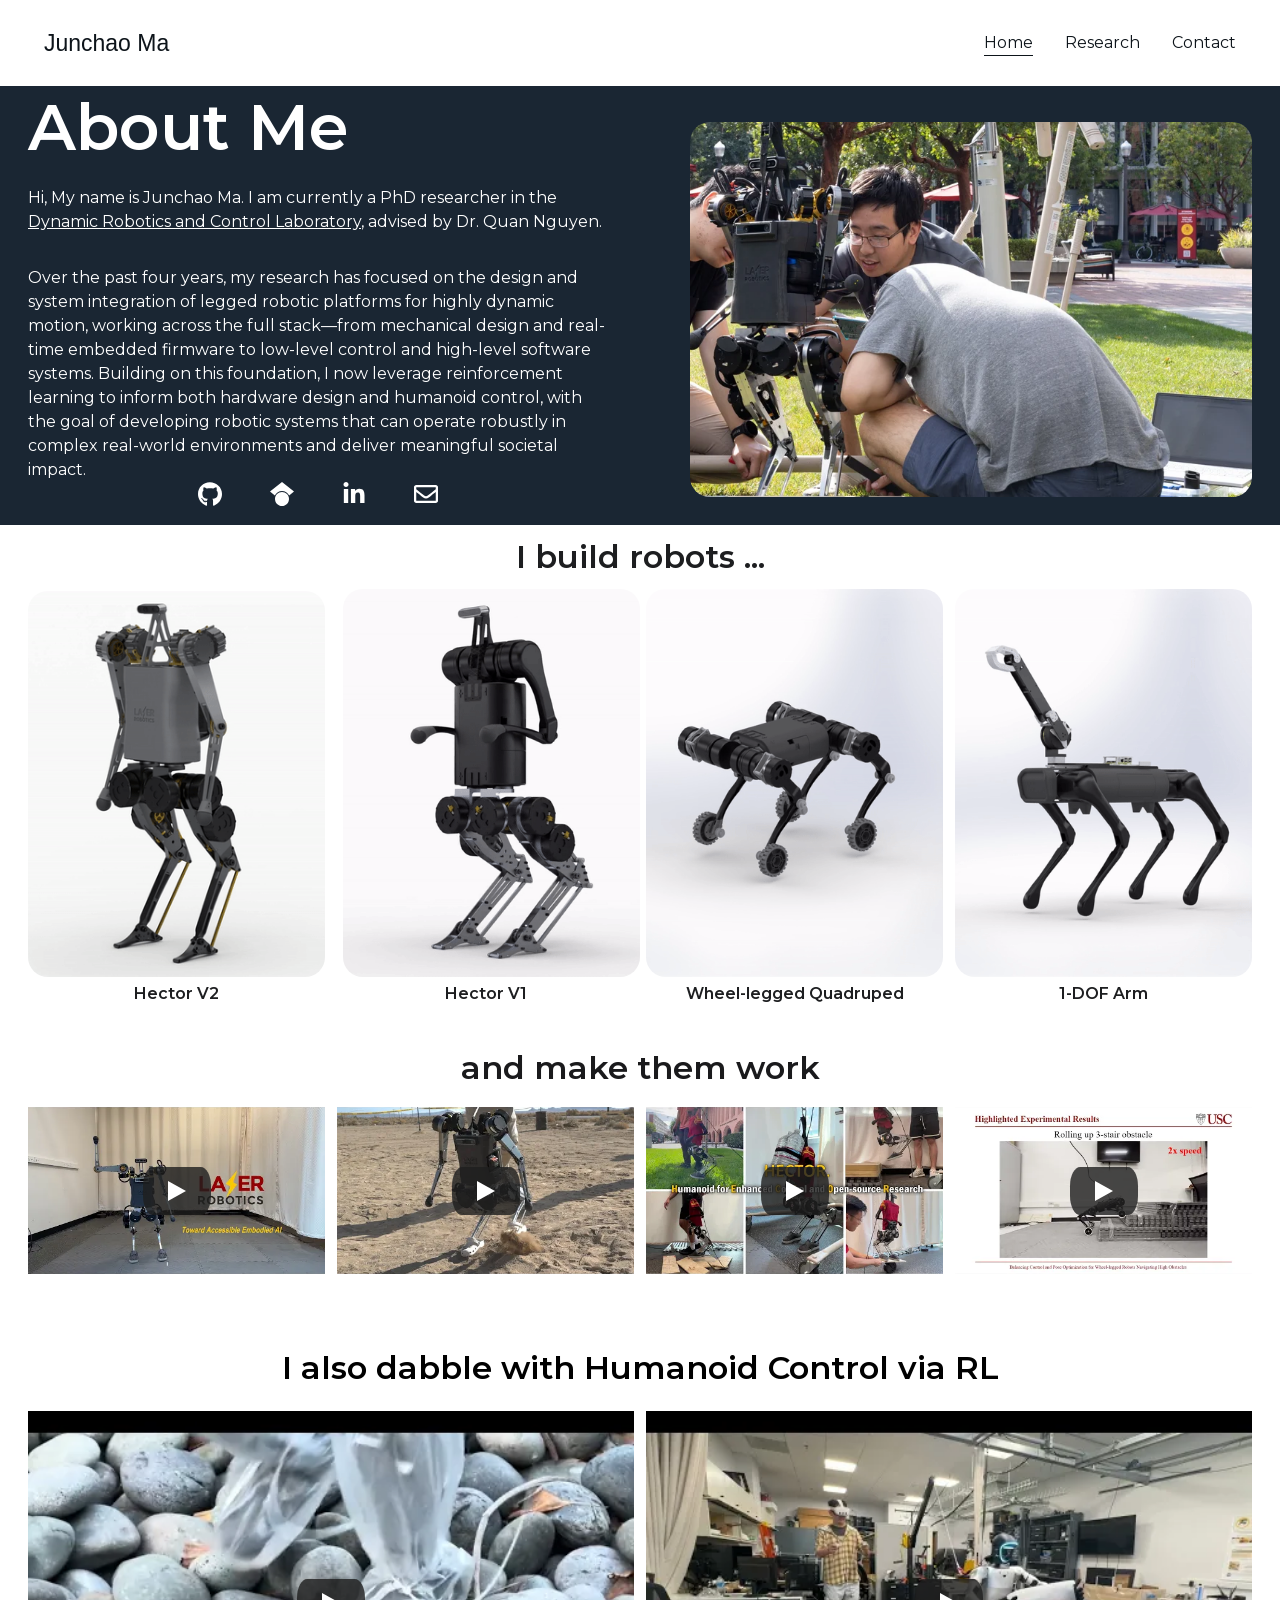
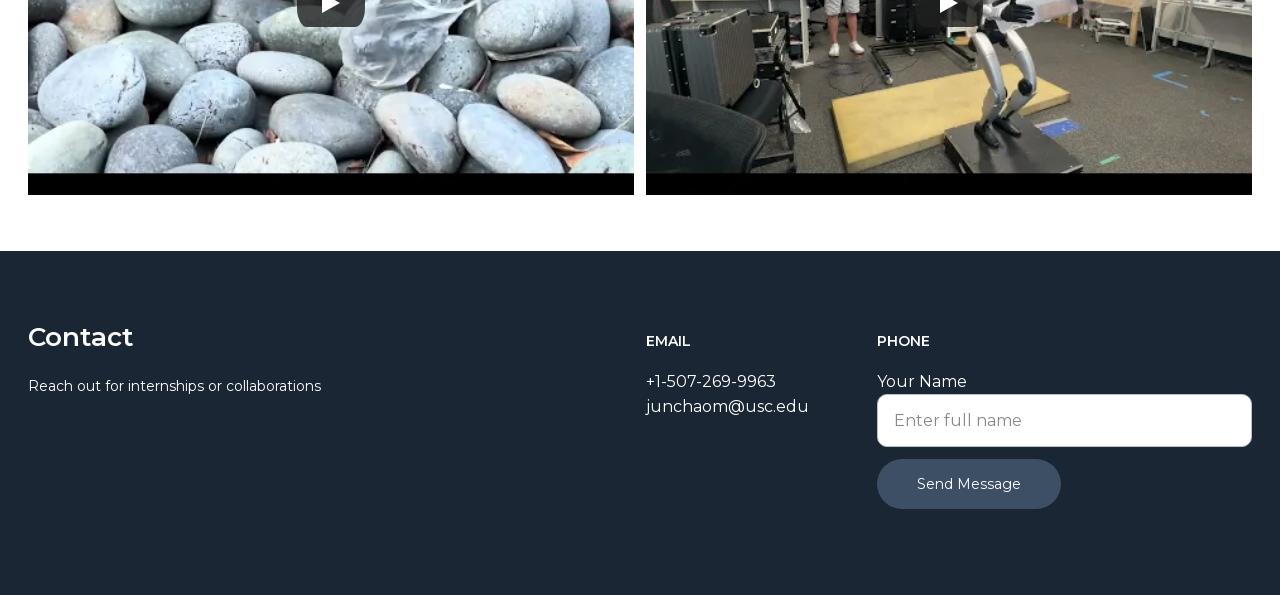
==== index.html @ bfce46f6 "Migrate site from Hostinger to GitHub Pages Static copy of the Hostinger Website Builder site with a" ====
<!DOCTYPE html><html lang="en"> <head><meta charset="utf-8"><meta name="viewport" content="width=device-width, initial-scale=1.0"><meta name="generator" content="Hostinger Website Builder"><script type="application/ld+json">{"@context":"https://schema.org/","name":"Junchao Ma's Project Website","description":"Explore my portfolio website featuring a curated collection of projects I've worked on. Discover my creativity and skills in this showcase of my best work.","inLanguage":"en","keywords":["portfolio website","showcase project","creative portfolio"],"@type":"WebSite"}</script><!--[--><!----><!----><!----><!--[--><!--]--><link href="/assets/font-faces-25f776cf.css" rel="preload" as="style"><link href="/assets/font-faces-25f776cf.css" rel="stylesheet" referrerpolicy="no-referrer"><title>Junchao Ma&#39;s Project Website | Junchao Ma</title><meta name="description" content="Explore my portfolio website featuring a curated collection of projects I&#39;ve worked on. Discover my creativity and skills in this showcase of my best work."><link rel="icon" size="16x16" href="/assets/ai-logo-7mMOTPHLv2REmubo-73c96145.svg"><link rel="icon" size="32x32" href="/assets/ai-logo-7mMOTPHLv2REmubo-73c96145.svg"><link rel="icon" size="192x192" href="/assets/ai-logo-7mMOTPHLv2REmubo-73c96145.svg"><link rel="apple-touch-icon" href="/assets/ai-logo-7mMOTPHLv2REmubo-73c96145.svg"><meta content="Junchao Ma&#39;s Project Website | Junchao Ma" property="og:title"><meta name="twitter:title" content="Junchao Ma&#39;s Project Website | Junchao Ma"><meta content="website" property="og:type"><meta property="og:description" content="Explore my portfolio website featuring a curated collection of projects I&#39;ve worked on. Discover my creativity and skills in this showcase of my best work."><meta name="twitter:description" content="Explore my portfolio website featuring a curated collection of projects I&#39;ve worked on. Discover my creativity and skills in this showcase of my best work."><meta property="og:site_name" content="Junchao Ma"><meta name="keywords" content="portfolio website, showcase project, creative portfolio"><meta property="og:image"><meta name="twitter:image"><meta content="" property="og:image:alt"><meta content="" name="twitter:image:alt"><meta name="twitter:card" content="summary_large_image"><!----><!--]--><style></style><link rel="stylesheet" href="/assets/_slug_.DlMYHqcW-8985199a.css">
<style>:root{--color-meteorite-dark: #2f1c6a;--color-meteorite-dark-2: #1F1346;--color-meteorite: #8c85ff;--color-meteorite-light: #d5dfff;--color-primary-dark: #5025d1;--color-primary: #673de6;--color-primary-light: #ebe4ff;--color-primary-charts: #B39EF3;--color-danger-dark: #d63163;--color-danger: #fc5185;--color-danger-light: #ffe8ef;--color-danger-charts: #FEA8C2;--color-warning-dark: #fea419;--color-warning-dark-2: #9F6000;--color-warning-charts: #FFD28C;--color-warning: #ffcd35;--color-warning-light: #fff8e2;--color-success-dark: #008361;--color-success: #00b090;--color-success-light: #def4f0;--color-dark: #1d1e20;--color-gray-dark: #36344d;--color-gray: #727586;--color-gray-border: #dadce0;--color-gray-light: #f2f3f6;--color-light: #fff;--color-azure: #357df9;--color-azure-light: #e3ebf9;--color-azure-dark: #265ab2;--color-indigo: #6366F1;--color-neutral-200: #D8DAE0}.whats-app-bubble{position:fixed;z-index:19;display:flex;right:20px;bottom:24px;cursor:pointer;border-radius:100px;box-shadow:#00000026 0 4px 12px}#wtpQualitySign_fixedCSS,#wtpQualitySign_popupCSS{bottom:10px!important}#wtpQualitySign_fixedCSS{z-index:17!important}#wtpQualitySign_popupCSS{z-index:18!important}
</style></head> <body> <div> <style>astro-island,astro-slot,astro-static-slot{display:contents}</style> <!--[--><main style="--h1-font-size:64px;--h1-font-style:normal;--h1-font-family:var(--font-primary);--h1-font-weight:600;--h1-line-height:1.3;--h1-m-font-size:40px;--h1-letter-spacing:0;--h1-text-transform:none;--h1-text-decoration:none;--h2-font-size:56px;--h2-font-style:normal;--h2-font-family:var(--font-primary);--h2-font-weight:600;--h2-line-height:1.3;--h2-m-font-size:36px;--h2-letter-spacing:0;--h2-text-transform:none;--h2-text-decoration:none;--h3-font-size:48px;--h3-font-style:normal;--h3-font-family:var(--font-primary);--h3-font-weight:600;--h3-line-height:1.3;--h3-m-font-size:32px;--h3-letter-spacing:0;--h3-text-transform:none;--h3-text-decoration:none;--h4-font-size:40px;--h4-font-style:normal;--h4-font-family:var(--font-primary);--h4-font-weight:600;--h4-line-height:1.3;--h4-m-font-size:24px;--h4-letter-spacing:0;--h4-text-transform:none;--h4-text-decoration:none;--h5-font-size:26px;--h5-font-style:normal;--h5-font-family:var(--font-primary);--h5-font-weight:600;--h5-line-height:1.3;--h5-m-font-size:20px;--h5-letter-spacing:0;--h5-text-transform:none;--h5-text-decoration:none;--h6-font-size:18px;--h6-font-style:normal;--h6-font-family:var(--font-primary);--h6-font-weight:600;--h6-line-height:1.3;--h6-m-font-size:18px;--h6-letter-spacing:0;--h6-text-transform:none;--h6-text-decoration:none;--body-font-size:16px;--body-font-style:normal;--body-font-family:var(--font-secondary);--body-font-weight:400;--body-line-height:1.5;--body-m-font-size:16px;--body-letter-spacing:normal;--body-text-transform:none;--body-text-decoration:none;--font-primary:&#39;Montserrat&#39;, sans-serif;--font-secondary:&#39;Montserrat&#39;, sans-serif;--nav-link-color:#0d141a;--nav-link-font-size:16px;--nav-link-font-style:normal;--nav-link-color-hover:#0d141a;--nav-link-font-family:var(--font-secondary);--nav-link-font-weight:400;--nav-link-line-height:1.5;--nav-link-m-font-size:16px;--nav-link-letter-spacing:normal;--nav-link-text-transform:none;--nav-link-text-decoration:none;--body-large-font-size:18px;--body-large-font-style:normal;--body-large-font-family:var(--font-secondary);--body-large-font-weight:400;--body-large-line-height:1.5;--body-large-m-font-size:18px;--body-large-letter-spacing:normal;--body-large-text-transform:none;--body-large-text-decoration:none;--body-small-font-size:14px;--body-small-font-style:normal;--body-small-font-family:var(--font-secondary);--body-small-font-weight:500;--body-small-line-height:1.5;--body-small-m-font-size:14px;--body-small-letter-spacing:normal;--body-small-text-transform:uppercase;--body-small-text-decoration:none;--grid-button-primary-font-size:16px;--grid-button-primary-padding-x:40px;--grid-button-primary-padding-y:16px;--grid-button-primary-font-color:#ffffff;--grid-button-primary-font-style:normal;--grid-button-primary-border-null:;--grid-button-primary-font-family:var(--font-secondary);--grid-button-primary-font-weight:400;--grid-button-primary-line-height:normal;--grid-button-primary-m-font-size:16px;--grid-button-primary-m-padding-x:36px;--grid-button-primary-m-padding-y:14px;--grid-button-primary-box-shadow-x:0px;--grid-button-primary-box-shadow-y:0px;--grid-button-primary-border-radius:999px;--grid-button-primary-letter-spacing:normal;--grid-button-primary-text-transform:none;--grid-button-primary-box-shadow-blur:0px;--grid-button-primary-box-shadow-null:;--grid-button-primary-text-decoration:none;--grid-button-primary-background-color:rgb(0, 0, 0);--grid-button-primary-box-shadow-color:rgba(0, 0, 0, 0);--grid-button-primary-border-null-hover:;--grid-button-primary-box-shadow-spread:0px;--grid-button-primary-box-shadow-x-hover:0px;--grid-button-primary-box-shadow-y-hover:0px;--grid-button-primary-transition-duration:0.2s;--grid-button-primary-background-color-null:;--grid-button-primary-box-shadow-blur-hover:0px;--grid-button-primary-box-shadow-null-hover:;--grid-button-primary-background-color-hover:rgb(29, 30, 32);--grid-button-primary-box-shadow-color-hover:0px;--grid-button-primary-box-shadow-spread-hover:0px;--grid-button-primary-transition-timing-function:ease;--grid-button-primary-background-color-null-hover:;--grid-button-secondary-font-size:16px;--grid-button-secondary-padding-x:40px;--grid-button-secondary-padding-y:16px;--grid-button-secondary-font-color:rgb(0, 0, 0);--grid-button-secondary-font-style:normal;--grid-button-secondary-border-null:;--grid-button-secondary-font-family:var(--font-secondary);--grid-button-secondary-font-weight:400;--grid-button-secondary-line-height:normal;--grid-button-secondary-m-font-size:16px;--grid-button-secondary-m-padding-x:36px;--grid-button-secondary-m-padding-y:14px;--grid-button-secondary-box-shadow-x:0px;--grid-button-secondary-box-shadow-y:0px;--grid-button-secondary-border-radius:999px;--grid-button-secondary-letter-spacing:normal;--grid-button-secondary-text-transform:none;--grid-button-secondary-box-shadow-blur:0px;--grid-button-secondary-box-shadow-null:;--grid-button-secondary-text-decoration:none;--grid-button-secondary-background-color:white;--grid-button-secondary-box-shadow-color:rgba(0, 0, 0, 0);--grid-button-secondary-border-null-hover:;--grid-button-secondary-box-shadow-spread:0px;--grid-button-secondary-box-shadow-x-hover:0px;--grid-button-secondary-box-shadow-y-hover:0px;--grid-button-secondary-transition-duration:0.2s;--grid-button-secondary-background-color-null:;--grid-button-secondary-box-shadow-blur-hover:0px;--grid-button-secondary-box-shadow-null-hover:;--grid-button-secondary-background-color-hover:rgb(240, 240, 240);--grid-button-secondary-box-shadow-color-hover:0px;--grid-button-secondary-box-shadow-spread-hover:0px;--grid-button-secondary-transition-timing-function:ease;--grid-button-secondary-background-color-null-hover:;--615ce0cc:74px;" class="page"><div class="sticky-trigger"></div><!----><div class="top-blocks--sticky top-blocks"><!----><header class="block-header" style="--nav-link-font-weight:400;--nav-link-text-color:#0d141a;--nav-link-text-color-hover:#0d141a;--header-height-mobile:74px;--width:1240px;--padding-top:30px;--padding:30px 16px 30px 16px;--padding-right:16px;--padding-bottom:30px;--padding-left:16px;--m-padding-top:24px;--m-padding:24px 16px 24px 16px;--m-padding-right:16px;--m-padding-bottom:24px;--m-padding-left:16px;--logo-width:125.5068359375px;--cartIconSize:24px;--link-spacing:32px;--m-logo-width:125.5068359375px;--m-link-spacing:20px;--element-spacing:32px;--contrastBackgroundColor:rgb(224, 224, 224);--background-color:#ffffff;" backgroundcolorcontrast="rgb(224, 224, 224)" height="86" is-in-preview-mode="false" is-preview-mobile-view="false" data-v-4ede1395><div class="background" style="--background-color:#ffffff;" data-v-4ede1395></div><!--[--><div class="block-header-layout-desktop block-header-layout-desktop--desktop-1" style="--5c616aa5:min-content auto ;--2e94a9f4:0px;" data-v-c1535ecd><!--[--><a class="block-header-logo block-header__logo" href="/" data-v-4ede1395 style="--6f401cb2:125.5068359375px;--5ef47fbb:26px;--b298f7c8:24px;--b1fe0892:24;--6313685a:400;--66b767ed:125.5068359375px;--56669be0:26px;--00407601:24px;" data-v-2fe39434><div class="block-header-logo__image" role="img" aria-label="Junchao Ma logo" data-v-2fe39434><svg fill="#0d141a" viewBox="0 0 125.5068359375 26" height="100%" width="100%" xmlns="http://www.w3.org/2000/svg">
        <text font-size="23px" font-family="sans-serif" y="21" x="0">Junchao Ma</text>
    </svg></div></a><!--]--><!--[--><nav class="block-header__nav" data-v-4ede1395><ul class="block-header__nav-links" data-v-4ede1395><!--[--><li class="block-header-item" data-v-4ede1395 data-v-f7e431f3><label class="block-header-item__label" data-v-f7e431f3><!----><div class="item-content-wrapper item-content-wrapper--active block-header-item__item" aria-haspopup="false" data-v-f7e431f3 data-v-76d5a5f3><a class="item-content" target href="/" data-v-76d5a5f3>Home</a><!----></div><!----></label></li><li class="block-header-item" data-v-4ede1395 data-v-f7e431f3><label class="block-header-item__label" data-v-f7e431f3><!----><div class="item-content-wrapper block-header-item__item" aria-haspopup="false" data-v-f7e431f3 data-v-76d5a5f3><a class="item-content" target href="/research" data-v-76d5a5f3>Research</a><!----></div><!----></label></li><li class="block-header-item" data-v-4ede1395 data-v-f7e431f3><label class="block-header-item__label" data-v-f7e431f3><!----><div class="item-content-wrapper block-header-item__item" aria-haspopup="false" data-v-f7e431f3 data-v-76d5a5f3><a class="item-content" target href="/contact" data-v-76d5a5f3>Contact</a><!----></div><!----></label></li><!--]--></ul></nav><!--]--><!--[--><!--]--><!--[--><!--]--><!--[--><!--]--><!--[--><!--]--></div><div class="block-header-layout-mobile block-header-layout-mobile--mobile-1" style="--5c616aa5:min-content auto ;--2e94a9f4:0px;" data-v-c1535ecd><!--[--><a class="block-header-logo block-header__logo" href="/" data-v-4ede1395 style="--6f401cb2:125.5068359375px;--5ef47fbb:26px;--b298f7c8:24px;--b1fe0892:24;--6313685a:400;--66b767ed:125.5068359375px;--56669be0:26px;--00407601:24px;" data-v-2fe39434><div class="block-header-logo__image" role="img" aria-label="Junchao Ma logo" data-v-2fe39434><svg fill="#0d141a" viewBox="0 0 125.5068359375 26" height="100%" width="100%" xmlns="http://www.w3.org/2000/svg">
        <text font-size="23px" font-family="sans-serif" y="21" x="0">Junchao Ma</text>
    </svg></div></a><!--]--><!--[--><!--]--><!--[--><button type="button" class="burger block-header__hamburger-menu" title="Menu" data-v-4ede1395 style="--63017ab5:var(--nav-link-text-color);" data-v-43ca5418><span class="burger__bun" data-v-43ca5418></span><span class="burger__meat" data-v-43ca5418></span><span class="burger__bun" data-v-43ca5418></span></button><!--]--><div class="block-header-layout-mobile__dropdown--link-align-right block-header-layout-mobile__dropdown" data-v-c1535ecd><!--[--><nav class="block-header__nav" data-v-4ede1395><ul class="block-header__nav-links" data-v-4ede1395><!--[--><li class="block-header-item" data-v-4ede1395 data-v-f7e431f3><label class="block-header-item__label" data-v-f7e431f3><!----><div class="item-content-wrapper item-content-wrapper--active block-header-item__item" aria-haspopup="false" data-v-f7e431f3 data-v-76d5a5f3><a class="item-content" target href="/" data-v-76d5a5f3>Home</a><!----></div><!----></label></li><li class="block-header-item" data-v-4ede1395 data-v-f7e431f3><label class="block-header-item__label" data-v-f7e431f3><!----><div class="item-content-wrapper block-header-item__item" aria-haspopup="false" data-v-f7e431f3 data-v-76d5a5f3><a class="item-content" target href="/research" data-v-76d5a5f3>Research</a><!----></div><!----></label></li><li class="block-header-item" data-v-4ede1395 data-v-f7e431f3><label class="block-header-item__label" data-v-f7e431f3><!----><div class="item-content-wrapper block-header-item__item" aria-haspopup="false" data-v-f7e431f3 data-v-76d5a5f3><a class="item-content" target href="/contact" data-v-76d5a5f3>Contact</a><!----></div><!----></label></li><!--]--></ul></nav><!--]--><!--[--><!--]--><!--[--><!--]--><!--[--><!--]--></div></div><!--]--></header></div><div class="page__blocks"><!--[--><section id="ai-1TBsWY" class="block block--desktop-first-visible block--mobile-first-visible" style="--block-padding-top:16px;--block-padding:16px 0 16px 0;--block-padding-right:0;--block-padding-bottom:16px;--block-padding-left:0;--m-block-padding:16px;" data-v-653138eb><div class="block-background" data-v-653138eb style="--77dfd0b2:#1A2633;--26c569ba:85%;--235bb87c:85%;--3ed8cbdc:15%;--3d6e3478:center;--7c40ae61:calc(-20svh * 50 / 100);"><!----><!----><!----></div><div class="block-layout block-layout--layout" style="--m-grid-template-rows:30vw auto 4.444444444444445vw auto 18.055555555555557vw auto 2.5vw auto 13px;--t-grid-template-rows:minmax(108px, auto) minmax(52px, auto) minmax(16px, auto) minmax(375px, auto) minmax(65px, auto) minmax(488px, auto) minmax(9px, auto) minmax(24px, auto) 1fr;--small-desktop-grid-template-rows:2.9411764705882355vw auto 1.3888888888888888vw auto 1.2254901960784315vw auto 19px;--grid-template-rows:minmax(36px, auto) minmax(47px, auto) minmax(17px, auto) minmax(296px, auto) minmax(15px, auto) minmax(9px, auto) 1fr;--m-grid-template-columns:24.390243902439025% 51.21951219512195% 24.390243902439025%;--grid-template-columns:13.88888888888889% 19.607843137254903% 13.88888888888889% 6.699346405228758% 45.91503267973856%;--m-block-min-height:auto;--t-block-min-height:1150px;--small-desktop-block-min-height:auto;--block-min-height:439px;--1554837d:1224px;--b9abf102:360px;--6f5cc981:0 4.444444444444445vw;--220b0e45:0 16px;" data-v-653138eb><!--[--><!--[--><div class="layout-element layout-element--layout layout-element transition transition--slide" style="--text:left;--align:flex-start;--justify:flex-start;--m-element-margin:0 0 16px 0;--z-index:1;--grid-row:1/3;--grid-column:1/6;--m-grid-row:2/3;--m-grid-column:1/4;--bc1057f4:83px;--ff15b110:52px;" data-v-b6651962><!--[--><!----><!----><!----><!----><!----><div class="text-box layout-element__component layout-element__component--GridTextBox" id="ai-nAyzj7" data-v-b6651962 style="--40f4658a:break-spaces;--7ff731bd:break-spaces;"><h1 style="color: rgb(255, 255, 255);" dir="auto">About Me</h1></div><!----><!----><!----><!----><!----><!----><!----><!----><!----><!----><!----><!--[--><!--]--><!--]--></div><div class="layout-element layout-element--layout layout-element transition transition--slide" style="--text:left;--align:flex-start;--justify:flex-start;--m-element-margin:0 0 16px 0;--z-index:2;--grid-row:4/5;--grid-column:1/4;--m-grid-row:6/7;--m-grid-column:1/4;--bc1057f4:296px;--ff15b110:488px;" data-v-b6651962><!--[--><!----><!----><!----><!----><!----><div class="text-box layout-element__component layout-element__component--GridTextBox" id="ai-6t8o-h" data-v-b6651962 style="--40f4658a:break-spaces;--7ff731bd:break-spaces;"><p style="color: rgb(255, 255, 255);" class="body" dir="auto">Hi, My name is Junchao Ma. I am currently a PhD researcher in the <u><a style="text-decoration: none;" data-page-id="" href="https://sites.usc.edu/quann/" rel="nofollow" target="_blank">Dynamic Robotics and Control Laboratory</a></u>, advised by Dr. Quan Nguyen.</p><p style="color: rgb(255, 255, 255);" class="body" dir="auto">Over the past four years, my research has focused on the design and system integration of legged robotic platforms for highly dynamic motion, working across the full stack—from mechanical design and real-time embedded firmware to low-level control and high-level software systems. Building on this foundation, I now leverage reinforcement learning to inform both hardware design and humanoid control, with the goal of developing robotic systems that can operate robustly in complex real-world environments and deliver meaningful societal impact.</p></div><!----><!----><!----><!----><!----><!----><!----><!----><!----><!----><!----><!--[--><!--]--><!--]--></div><div class="layout-element layout-element--layout layout-element transition transition--slide" style="--align:;--justify:center;--icon-size:24px;--icon-color:#ffffff;--icon-spacing:space-between;--icon-direction:row;--icon-color-hover:#ffffff;--m-element-margin:0 0 16px 0;--space-between-icons:20px;--z-index:3;--grid-row:5/7;--grid-column:2/3;--m-grid-row:8/9;--m-grid-column:2/3;--bc1057f4:24px;--ff15b110:24px;" data-v-b6651962><!--[--><!----><!----><!----><!----><!----><!----><!----><div class="social-icons social-icons--row layout-element__component layout-element__component--GridSocialIcons" style="--m-icon-direction:row;--icon-padding-vertical:0;--icon-padding-horizontal:var(--space-between-icons);" id="ai-5G3u5o" data-v-b6651962 data-v-1af423fa><!--[--><a href="https://github.com/junchaoma423" target="_blank" rel="noopener" title="Go to Github page" class="social-icons__link" data-v-1af423fa><svg xmlns="http://www.w3.org/2000/svg" fill="none" viewBox="0 0 24 24" height="24" width="24">
<path fill="currentColor" d="M8.02742 19.1417C8.02742 19.2385 7.91613 19.3159 7.77581 19.3159C7.61613 19.3305 7.50484 19.253 7.50484 19.1417C7.50484 19.045 7.61613 18.9675 7.75645 18.9675C7.90161 18.953 8.02742 19.0304 8.02742 19.1417ZM6.52258 18.924C6.48871 19.0208 6.58548 19.1321 6.73065 19.1611C6.85645 19.2095 7.00161 19.1611 7.03064 19.0643C7.05968 18.9675 6.96774 18.8563 6.82258 18.8127C6.69677 18.7788 6.55645 18.8272 6.52258 18.924ZM8.66129 18.8417C8.52097 18.8756 8.42419 18.9675 8.43871 19.0788C8.45323 19.1756 8.57903 19.2385 8.72419 19.2046C8.86452 19.1708 8.96129 19.0788 8.94677 18.9821C8.93226 18.8901 8.80161 18.8272 8.66129 18.8417ZM11.8452 0.299805C5.13387 0.299805 0 5.39497 0 12.1063C0 17.4724 3.37742 22.0643 8.20161 23.6805C8.82097 23.7917 9.03871 23.4095 9.03871 23.095C9.03871 22.795 9.02419 21.1401 9.02419 20.124C9.02419 20.124 5.6371 20.8498 4.92581 18.6821C4.92581 18.6821 4.37419 17.274 3.58065 16.9111C3.58065 16.9111 2.47258 16.1514 3.65806 16.1659C3.65806 16.1659 4.8629 16.2627 5.52581 17.4143C6.58548 19.2821 8.36129 18.745 9.05323 18.4256C9.16452 17.6514 9.47903 17.1143 9.82742 16.795C7.12258 16.495 4.39355 16.103 4.39355 11.4482C4.39355 10.1175 4.76129 9.4498 5.53548 8.59819C5.40968 8.28368 4.99839 6.9869 5.66129 5.31271C6.67258 4.99819 9 6.61916 9 6.61916C9.96774 6.34819 11.0081 6.20787 12.0387 6.20787C13.0694 6.20787 14.1097 6.34819 15.0774 6.61916C15.0774 6.61916 17.4048 4.99335 18.4161 5.31271C19.079 6.99174 18.6677 8.28368 18.5419 8.59819C19.3161 9.45464 19.7903 10.1224 19.7903 11.4482C19.7903 16.1175 16.9403 16.4901 14.2355 16.795C14.6806 17.1772 15.0581 17.903 15.0581 19.0401C15.0581 20.6708 15.0435 22.6885 15.0435 23.0853C15.0435 23.3998 15.2661 23.7821 15.8806 23.6708C20.7194 22.0643 24 17.4724 24 12.1063C24 5.39497 18.5565 0.299805 11.8452 0.299805ZM4.70323 16.9885C4.64032 17.0369 4.65484 17.1482 4.7371 17.2401C4.81452 17.3175 4.92581 17.3514 4.98871 17.2885C5.05161 17.2401 5.0371 17.1288 4.95484 17.0369C4.87742 16.9595 4.76613 16.9256 4.70323 16.9885ZM4.18064 16.5966C4.14677 16.6595 4.19516 16.7369 4.29194 16.7853C4.36935 16.8337 4.46613 16.8192 4.5 16.7514C4.53387 16.6885 4.48548 16.6111 4.38871 16.5627C4.29194 16.5337 4.21452 16.5482 4.18064 16.5966ZM5.74839 18.3192C5.67097 18.3821 5.7 18.5272 5.81129 18.6192C5.92258 18.7304 6.0629 18.745 6.12581 18.6675C6.18871 18.6046 6.15968 18.4595 6.0629 18.3675C5.95645 18.2563 5.81129 18.2417 5.74839 18.3192ZM5.19677 17.6079C5.11935 17.6563 5.11935 17.7821 5.19677 17.8934C5.27419 18.0046 5.40484 18.053 5.46774 18.0046C5.54516 17.9417 5.54516 17.8159 5.46774 17.7046C5.4 17.5934 5.27419 17.545 5.19677 17.6079Z"></path>
</svg>
</a><a href="https://scholar.google.com/citations?user=i2IKBSIAAAAJ&amp;hl=en" target="_blank" rel="noopener" title="Go to Google-scholar page" class="social-icons__link" data-v-1af423fa><svg xmlns="http://www.w3.org/2000/svg" fill="none" viewBox="0 0 24 24" height="24" width="24">
<path fill="currentColor" d="M12 24C10.1435 24 8.36301 23.2625 7.05025 21.9497C5.7375 20.637 5 18.8565 5 17C5 15.1435 5.7375 13.363 7.05025 12.0503C8.36301 10.7375 10.1435 10 12 10C13.8565 10 15.637 10.7375 16.9497 12.0503C18.2625 13.363 19 15.1435 19 17C19 18.8565 18.2625 20.637 16.9497 21.9497C15.637 23.2625 13.8565 24 12 24ZM12 0L0 9.5L4.838 13.44C5.50046 12.1068 6.52176 10.985 7.78703 10.2006C9.05229 9.4162 10.5113 9.00042 12 9C13.4887 9.00042 14.9477 9.4162 16.213 10.2006C17.4782 10.985 18.4995 12.1068 19.162 13.44L24 9.5L12 0Z"></path>
</svg>
</a><a href="https://www.linkedin.com/in/junchao-ma-4aaa6b126" target="_blank" rel="noopener" title="Go to Linkedin-in page" class="social-icons__link" data-v-1af423fa><svg xmlns="http://www.w3.org/2000/svg" fill="none" viewBox="0 0 24 24" height="24" width="24">
<path fill="currentColor" d="M6.20156 21H1.84688V6.97969H6.20156V21ZM4.02187 5.06719C2.62969 5.06719 1.5 3.91406 1.5 2.52187C1.5 1.85303 1.7657 1.21158 2.23864 0.73864C2.71158 0.265697 3.35303 0 4.02187 0C4.69072 0 5.33217 0.265697 5.80511 0.73864C6.27805 1.21158 6.54375 1.85303 6.54375 2.52187C6.54375 3.91406 5.41406 5.06719 4.02187 5.06719ZM22.4953 21H18.15V14.175C18.15 12.5484 18.1172 10.4625 15.8859 10.4625C13.6219 10.4625 13.275 12.2297 13.275 14.0578V21H8.925V6.97969H13.1016V8.89219H13.1625C13.7438 7.79062 15.1641 6.62812 17.2828 6.62812C21.6891 6.62812 22.5 9.52969 22.5 13.2984V21H22.4953Z"></path>
</svg>
</a><a href="mailto:junchaom@usc.edu" target="_blank" rel="noopener" title="Go to Mail page" class="social-icons__link" data-v-1af423fa><svg xmlns="http://www.w3.org/2000/svg" width="24" height="24" viewBox="0 0 24 24" fill="none">
<path d="M21.75 3H2.25C1.00734 3 0 4.00734 0 5.25V18.75C0 19.9927 1.00734 21 2.25 21H21.75C22.9927 21 24 19.9927 24 18.75V5.25C24 4.00734 22.9927 3 21.75 3ZM21.75 5.25V7.16273C20.699 8.01862 19.0234 9.3495 15.4412 12.1545C14.6518 12.7754 13.0881 14.2672 12 14.2498C10.9121 14.2674 9.34786 12.7752 8.55877 12.1545C4.97719 9.34992 3.30117 8.01877 2.25 7.16273V5.25H21.75ZM2.25 18.75V10.0499C3.32409 10.9054 4.8473 12.1059 7.16897 13.9239C8.19352 14.7304 9.98775 16.5108 12 16.5C14.0024 16.5108 15.7739 14.7563 16.8306 13.9243C19.1522 12.1064 20.6759 10.9055 21.75 10.05V18.75H2.25Z" fill="currentColor"></path>
</svg></a><!--]--></div><!----><!----><!----><!----><!----><!----><!----><!----><!----><!--[--><!--]--><!--]--></div><div class="layout-element layout-element--layout layout-element transition transition--slide transition--root-hidden" style="--align:center;--justify:center;--m-element-margin:0 0 16px 0;--z-index:4;--grid-row:2/6;--grid-column:5/6;--m-grid-row:4/5;--m-grid-column:1/4;--bc1057f4:375px;--ff15b110:375px;" data-v-b6651962><!--[--><!----><!----><!----><!----><!----><!----><!----><!----><!----><div id="z5wCmK" class="image-wrapper image-wrapper--layout layout-element__component layout-element__component--GridImage" data-v-b6651962 style="--2cf45542:375px;--14cb8d00:375px;" data-v-1af1e999><div rel="nofollow" title style="--c8d5bd3a:20px;--58d4de0c:45.91503267973856vw;--1ad8eabb:30.637254901960784vw;--11904bb2:center 50%;--e4246282:20px;--a2f349e6:100%;--c3fd39f0:auto;" class="image image--grid image-wrapper--desktop" data-selector="data-image" data-animation-role="image" data-v-1af1e999 data-v-91603bbf><img alt src="/assets/hj9a6441-T9ctiAyLivV7XIdb-a24e33bf.webp" srcset="/assets/hj9a6441-T9ctiAyLivV7XIdb-0cf750a7.webp 328w,/assets/hj9a6441-T9ctiAyLivV7XIdb-a24e33bf.webp 656w,/assets/hj9a6441-T9ctiAyLivV7XIdb-5da9b0c4.webp 861w,/assets/hj9a6441-T9ctiAyLivV7XIdb-5da9b0c4.webp 984w,/assets/hj9a6441-T9ctiAyLivV7XIdb-a24e33bf.webp 562w,/assets/hj9a6441-T9ctiAyLivV7XIdb-bbea1605.webp 1124w" sizes="(min-width: 920px) 562px, 328px" height="375" width="562" loading="eager" class="image__image" data-v-91603bbf><!--[--><!--]--></div><div rel="nofollow" title style="--c8d5bd3a:20px;--58d4de0c:26.797385620915033vw;--1ad8eabb:30.637254901960784vw;--11904bb2:center 50%;--e4246282:20px;--a2f349e6:91.11111111111111vw;--c3fd39f0:104.16666666666667vw;" class="image image--grid image-wrapper--mobile" data-selector="data-image" data-animation-role="image" data-v-1af1e999 data-v-91603bbf><img alt src="/assets/hj9a6441-T9ctiAyLivV7XIdb-5840bfa3.webp" srcset="/assets/hj9a6441-T9ctiAyLivV7XIdb-7bde0f6f.webp 360w,/assets/hj9a6441-T9ctiAyLivV7XIdb-53119067.webp 720w,/assets/hj9a6441-T9ctiAyLivV7XIdb-408018f2.webp 945w,/assets/hj9a6441-T9ctiAyLivV7XIdb-3672cc2c.webp 1080w,/assets/hj9a6441-T9ctiAyLivV7XIdb-5840bfa3.webp 328w,/assets/hj9a6441-T9ctiAyLivV7XIdb-b2d62435.webp 656w" sizes="(min-width: 920px) 562px, 328px" height="375" width="328" loading="eager" class="image__image" data-v-91603bbf><!--[--><!--]--></div></div><!----><!----><!----><!----><!----><!----><!----><!--[--><!--]--><!--]--></div><!--]--><!--]--></div><!----><!----><!----><!----><!----><!----><!----></section><section id="zV29lH" class="block" style="--block-padding-top:16px;--block-padding:16px 0 16px 0;--block-padding-right:0;--block-padding-bottom:16px;--block-padding-left:0;--m-block-padding:16px;" data-v-653138eb><div class="block-background" data-v-653138eb style="--77dfd0b2:rgb(255, 255, 255);--26c569ba:50%;--235bb87c:0%;--3ed8cbdc:50%;--3d6e3478:center;--7c40ae61:calc(-20svh * 50 / 100);"><!----><!----><!----></div><div class="block-layout block-layout--layout" style="--m-grid-template-rows:4.444444444444445vw auto 3.3333333333333335vw auto 5.277777777777778vw auto 5.833333333333333vw auto 4.444444444444445vw auto 4.444444444444445vw auto 4.444444444444445vw auto 4.444444444444445vw auto 4.444444444444445vw auto 17px;--t-grid-template-rows:minmax(16px, auto) minmax(24px, auto) minmax(12px, auto) minmax(425px, auto) minmax(19px, auto) minmax(24px, auto) minmax(21px, auto) minmax(427px, auto) minmax(16px, auto) minmax(24px, auto) minmax(16px, auto) minmax(320px, auto) minmax(16px, auto) minmax(24px, auto) minmax(16px, auto) minmax(320px, auto) minmax(16px, auto) minmax(24px, auto) 1fr;--small-desktop-grid-template-rows:0.8986928104575164vw auto 0.8986928104575164vw 0.16339869281045752vw auto 0.4084967320261438vw auto 18px;--grid-template-rows:minmax(11px, auto) minmax(42px, auto) minmax(11px, auto) minmax(2px, auto) minmax(385px, auto) minmax(5px, auto) minmax(24px, auto) 1fr;--m-grid-template-columns:100%;--grid-template-columns:8.415032679738562% 15.849673202614378% 0.9803921568627451% 0.49019607843137253% 23.774509803921568% 0.49019607843137253% 0.49019607843137253% 24.264705882352942% 0.9803921568627451% 15.849673202614378% 8.415032679738562%;--m-block-min-height:auto;--t-block-min-height:1777px;--small-desktop-block-min-height:auto;--block-min-height:498px;--1554837d:1224px;--b9abf102:360px;--6f5cc981:0 4.444444444444445vw;--220b0e45:0 16px;" data-v-653138eb><!--[--><!--[--><div class="layout-element layout-element--layout layout-element transition transition--slide transition--root-hidden" style="--align:center;--justify:center;--m-element-margin:0 0 16px 0;--z-index:1;--grid-row:5/6;--grid-column:1/3;--m-grid-row:4/5;--m-grid-column:1/2;--bc1057f4:385px;--ff15b110:425px;" data-v-b6651962><!--[--><!----><!----><!----><!----><!----><!----><!----><!----><!----><div id="z2FgJ-" class="image-wrapper image-wrapper--layout layout-element__component layout-element__component--GridImage" data-v-b6651962 style="--2cf45542:385px;--14cb8d00:425px;" data-v-1af1e999><a href="/hector-v2" rel="nofollow" title style="--c8d5bd3a:20px;--58d4de0c:24.264705882352942vw;--1ad8eabb:31.454248366013072vw;--11904bb2:center 50%;--e4246282:20px;--a2f349e6:100%;--c3fd39f0:auto;" class="image image--grid image--link image-wrapper--desktop" data-selector="data-image" data-animation-role="image" data-v-1af1e999 data-v-91603bbf><img alt src="/assets/v2-ezgif.com-video-to-gif-converter-gXFFjmWUNJDM5ud2-d258df6e.gif" srcset="/assets/v2-ezgif.com-video-to-gif-converter-gXFFjmWUNJDM5ud2-d258df6e.gif 328w,/assets/v2-ezgif.com-video-to-gif-converter-gXFFjmWUNJDM5ud2-d258df6e.gif 656w,/assets/v2-ezgif.com-video-to-gif-converter-gXFFjmWUNJDM5ud2-d258df6e.gif 861w,/assets/v2-ezgif.com-video-to-gif-converter-gXFFjmWUNJDM5ud2-d258df6e.gif 984w,/assets/v2-ezgif.com-video-to-gif-converter-gXFFjmWUNJDM5ud2-d258df6e.gif 297w,/assets/v2-ezgif.com-video-to-gif-converter-gXFFjmWUNJDM5ud2-d258df6e.gif 594w" sizes="(min-width: 920px) 297px, 328px" height="385" width="297" loading="lazy" class="image__image" data-v-91603bbf><!--[--><!--]--></a><a href="/hector-v2" rel="nofollow" title style="--c8d5bd3a:20px;--58d4de0c:26.797385620915033vw;--1ad8eabb:34.72222222222222vw;--11904bb2:center 50%;--e4246282:20px;--a2f349e6:91.11111111111111vw;--c3fd39f0:118.05555555555556vw;" class="image image--grid image--link image-wrapper--mobile" data-selector="data-image" data-animation-role="image" data-v-1af1e999 data-v-91603bbf><img alt src="/assets/v2-ezgif.com-video-to-gif-converter-gXFFjmWUNJDM5ud2-d258df6e.gif" srcset="/assets/v2-ezgif.com-video-to-gif-converter-gXFFjmWUNJDM5ud2-d258df6e.gif 360w,/assets/v2-ezgif.com-video-to-gif-converter-gXFFjmWUNJDM5ud2-d258df6e.gif 720w,/assets/v2-ezgif.com-video-to-gif-converter-gXFFjmWUNJDM5ud2-d258df6e.gif 945w,/assets/v2-ezgif.com-video-to-gif-converter-gXFFjmWUNJDM5ud2-d258df6e.gif 1080w,/assets/v2-ezgif.com-video-to-gif-converter-gXFFjmWUNJDM5ud2-d258df6e.gif 328w,/assets/v2-ezgif.com-video-to-gif-converter-gXFFjmWUNJDM5ud2-d258df6e.gif 656w" sizes="(min-width: 920px) 297px, 328px" height="425" width="328" loading="lazy" class="image__image" data-v-91603bbf><!--[--><!--]--></a></div><!----><!----><!----><!----><!----><!----><!----><!--[--><!--]--><!--]--></div><div class="layout-element layout-element--layout layout-element transition transition--slide transition--root-hidden" style="--align:center;--justify:center;--m-element-margin:0 0 16px 0;--z-index:2;--grid-row:4/6;--grid-column:5/7;--m-grid-row:8/9;--m-grid-column:1/2;--bc1057f4:387px;--ff15b110:427px;" data-v-b6651962><!--[--><!----><!----><!----><!----><!----><!----><!----><!----><!----><div id="zjQDu3" class="image-wrapper image-wrapper--layout layout-element__component layout-element__component--GridImage" data-v-b6651962 style="--2cf45542:387px;--14cb8d00:427px;" data-v-1af1e999><a href="/hector-v1" rel="nofollow" title style="--c8d5bd3a:20px;--58d4de0c:24.264705882352942vw;--1ad8eabb:31.61764705882353vw;--11904bb2:center 50%;--e4246282:20px;--a2f349e6:100%;--c3fd39f0:auto;" class="image image--grid image--link image-wrapper--desktop" data-selector="data-image" data-animation-role="image" data-v-1af1e999 data-v-91603bbf><img alt src="/assets/turntable-1-ezgif-00ec3331.webp" srcset="/assets/turntable-1-ezgif-00ec3331.webp 328w,/assets/turntable-1-ezgif-00ec3331.webp 656w,/assets/turntable-1-ezgif-00ec3331.webp 861w,/assets/turntable-1-ezgif-00ec3331.webp 984w,/assets/turntable-1-ezgif-00ec3331.webp 297w,/assets/turntable-1-ezgif-00ec3331.webp 594w" sizes="(min-width: 920px) 297px, 328px" height="387" width="297" loading="lazy" class="image__image" data-v-91603bbf><!--[--><!--]--></a><a href="/hector-v1" rel="nofollow" title style="--c8d5bd3a:20px;--58d4de0c:26.797385620915033vw;--1ad8eabb:34.88562091503268vw;--11904bb2:center 50%;--e4246282:20px;--a2f349e6:91.11111111111111vw;--c3fd39f0:118.61111111111111vw;" class="image image--grid image--link image-wrapper--mobile" data-selector="data-image" data-animation-role="image" data-v-1af1e999 data-v-91603bbf><img alt src="/assets/turntable-1-ezgif-00ec3331.webp" srcset="/assets/turntable-1-ezgif-00ec3331.webp 360w,/assets/turntable-1-ezgif-00ec3331.webp 720w,/assets/turntable-1-ezgif-00ec3331.webp 945w,/assets/turntable-1-ezgif-00ec3331.webp 1080w,/assets/turntable-1-ezgif-00ec3331.webp 328w,/assets/turntable-1-ezgif-00ec3331.webp 656w" sizes="(min-width: 920px) 297px, 328px" height="427" width="328" loading="lazy" class="image__image" data-v-91603bbf><!--[--><!--]--></a></div><!----><!----><!----><!----><!----><!----><!----><!--[--><!--]--><!--]--></div><div class="layout-element layout-element--layout layout-element transition transition--slide" style="--text:center;--align:flex-start;--justify:flex-start;--m-element-margin:0 0 16px 0;--z-index:3;--grid-row:2/3;--grid-column:2/11;--m-grid-row:2/3;--m-grid-column:1/2;--bc1057f4:42px;--ff15b110:24px;" data-v-b6651962><!--[--><!----><!----><!----><!----><!----><div class="text-box layout-element__component layout-element__component--GridTextBox" id="zX7gmX" data-v-b6651962 style="--40f4658a:break-spaces;--7ff731bd:break-spaces;"><p style="--lineHeightDesktop: 1.3; --fontSizeDesktop: 32px;" class="body" dir="auto"><span style="font-weight: 700;"><strong>I build robots ...</strong></span></p></div><!----><!----><!----><!----><!----><!----><!----><!----><!----><!----><!----><!--[--><!--]--><!--]--></div><div class="layout-element layout-element--layout layout-element transition transition--slide transition--root-hidden" style="--align:center;--justify:center;--m-element-margin:0 0 16px 0;--z-index:4;--grid-row:4/6;--grid-column:8/9;--m-grid-row:12/13;--m-grid-column:1/2;--bc1057f4:387px;--ff15b110:320px;" data-v-b6651962><!--[--><!----><!----><!----><!----><!----><!----><!----><!----><!----><div id="zI2CDr" class="image-wrapper image-wrapper--layout layout-element__component layout-element__component--GridImage" data-v-b6651962 style="--2cf45542:387px;--14cb8d00:320px;" data-v-1af1e999><a href="/wheel-legged-quadruped" rel="nofollow" title style="--c8d5bd3a:20px;--58d4de0c:24.264705882352942vw;--1ad8eabb:31.61764705882353vw;--11904bb2:center 50%;--e4246282:20px;--a2f349e6:100%;--c3fd39f0:auto;" class="image image--grid image--link image-wrapper--desktop" data-selector="data-image" data-animation-role="image" data-v-1af1e999 data-v-91603bbf><img alt src="/assets/untitledproject17_motionstudy2-ezgif-a430ea0a.gif" srcset="/assets/untitledproject17_motionstudy2-ezgif-a430ea0a.gif 328w,/assets/untitledproject17_motionstudy2-ezgif-a430ea0a.gif 656w,/assets/untitledproject17_motionstudy2-ezgif-a430ea0a.gif 861w,/assets/untitledproject17_motionstudy2-ezgif-a430ea0a.gif 984w,/assets/untitledproject17_motionstudy2-ezgif-a430ea0a.gif 297w,/assets/untitledproject17_motionstudy2-ezgif-a430ea0a.gif 594w" sizes="(min-width: 920px) 297px, 328px" height="387" width="297" loading="lazy" class="image__image" data-v-91603bbf><!--[--><!--]--></a><a href="/wheel-legged-quadruped" rel="nofollow" title style="--c8d5bd3a:20px;--58d4de0c:26.797385620915033vw;--1ad8eabb:26.143790849673202vw;--11904bb2:center 50%;--e4246282:20px;--a2f349e6:91.11111111111111vw;--c3fd39f0:88.88888888888889vw;" class="image image--grid image--link image-wrapper--mobile" data-selector="data-image" data-animation-role="image" data-v-1af1e999 data-v-91603bbf><img alt src="/assets/untitledproject17_motionstudy2-ezgif-a430ea0a.gif" srcset="/assets/untitledproject17_motionstudy2-ezgif-a430ea0a.gif 360w,/assets/untitledproject17_motionstudy2-ezgif-a430ea0a.gif 720w,/assets/untitledproject17_motionstudy2-ezgif-a430ea0a.gif 945w,/assets/untitledproject17_motionstudy2-ezgif-a430ea0a.gif 1080w,/assets/untitledproject17_motionstudy2-ezgif-a430ea0a.gif 328w,/assets/untitledproject17_motionstudy2-ezgif-a430ea0a.gif 656w" sizes="(min-width: 920px) 297px, 328px" height="320" width="328" loading="lazy" class="image__image" data-v-91603bbf><!--[--><!--]--></a></div><!----><!----><!----><!----><!----><!----><!----><!--[--><!--]--><!--]--></div><div class="layout-element layout-element--layout layout-element transition transition--slide transition--root-hidden" style="--align:center;--justify:center;--m-element-margin:0 0 16px 0;--z-index:5;--grid-row:4/6;--grid-column:10/12;--m-grid-row:16/17;--m-grid-column:1/2;--bc1057f4:387px;--ff15b110:320px;" data-v-b6651962><!--[--><!----><!----><!----><!----><!----><!----><!----><!----><!----><div id="zrvQvO" class="image-wrapper image-wrapper--layout layout-element__component layout-element__component--GridImage" data-v-b6651962 style="--2cf45542:387px;--14cb8d00:320px;" data-v-1af1e999><a href="/1-dof-robotic-arm" rel="nofollow" title style="--c8d5bd3a:20px;--58d4de0c:24.264705882352942vw;--1ad8eabb:31.61764705882353vw;--11904bb2:center 50%;--e4246282:20px;--a2f349e6:100%;--c3fd39f0:auto;" class="image image--grid image--link image-wrapper--desktop" data-selector="data-image" data-animation-role="image" data-v-1af1e999 data-v-91603bbf><img alt src="/assets/untitledproject18_motionstudy-ezgif-37b7af08.gif" srcset="/assets/untitledproject18_motionstudy-ezgif-37b7af08.gif 328w,/assets/untitledproject18_motionstudy-ezgif-37b7af08.gif 656w,/assets/untitledproject18_motionstudy-ezgif-37b7af08.gif 861w,/assets/untitledproject18_motionstudy-ezgif-37b7af08.gif 984w,/assets/untitledproject18_motionstudy-ezgif-37b7af08.gif 297w,/assets/untitledproject18_motionstudy-ezgif-37b7af08.gif 594w" sizes="(min-width: 920px) 297px, 328px" height="387" width="297" loading="lazy" class="image__image" data-v-91603bbf><!--[--><!--]--></a><a href="/1-dof-robotic-arm" rel="nofollow" title style="--c8d5bd3a:20px;--58d4de0c:26.797385620915033vw;--1ad8eabb:26.143790849673202vw;--11904bb2:center 50%;--e4246282:20px;--a2f349e6:91.11111111111111vw;--c3fd39f0:88.88888888888889vw;" class="image image--grid image--link image-wrapper--mobile" data-selector="data-image" data-animation-role="image" data-v-1af1e999 data-v-91603bbf><img alt src="/assets/untitledproject18_motionstudy-ezgif-37b7af08.gif" srcset="/assets/untitledproject18_motionstudy-ezgif-37b7af08.gif 360w,/assets/untitledproject18_motionstudy-ezgif-37b7af08.gif 720w,/assets/untitledproject18_motionstudy-ezgif-37b7af08.gif 945w,/assets/untitledproject18_motionstudy-ezgif-37b7af08.gif 1080w,/assets/untitledproject18_motionstudy-ezgif-37b7af08.gif 328w,/assets/untitledproject18_motionstudy-ezgif-37b7af08.gif 656w" sizes="(min-width: 920px) 297px, 328px" height="320" width="328" loading="lazy" class="image__image" data-v-91603bbf><!--[--><!--]--></a></div><!----><!----><!----><!----><!----><!----><!----><!--[--><!--]--><!--]--></div><div class="layout-element layout-element--layout layout-element transition transition--slide" style="--text:center;--align:flex-start;--justify:flex-start;--m-element-margin:0 0 16px 0;--z-index:6;--grid-row:7/8;--grid-column:1/3;--m-grid-row:6/7;--m-grid-column:1/2;--bc1057f4:24px;--ff15b110:24px;" data-v-b6651962><!--[--><!----><!----><!----><!----><!----><div class="text-box layout-element__component layout-element__component--GridTextBox" id="zGiddc" data-v-b6651962 style="--40f4658a:break-spaces;--7ff731bd:break-spaces;"><p class="body" dir="auto"><span style="font-weight: 700;"><strong>Hector V2</strong></span></p></div><!----><!----><!----><!----><!----><!----><!----><!----><!----><!----><!----><!--[--><!--]--><!--]--></div><div class="layout-element layout-element--layout layout-element transition transition--slide" style="--text:center;--align:flex-start;--justify:flex-start;--m-element-margin:0 0 16px 0;--z-index:7;--grid-row:7/8;--grid-column:4/6;--m-grid-row:10/11;--m-grid-column:1/2;--bc1057f4:24px;--ff15b110:24px;" data-v-b6651962><!--[--><!----><!----><!----><!----><!----><div class="text-box layout-element__component layout-element__component--GridTextBox" id="zzabye" data-v-b6651962 style="--40f4658a:break-spaces;--7ff731bd:break-spaces;"><p dir="auto" class="body"><span style="font-weight: 700;"><strong>Hector V1</strong></span></p></div><!----><!----><!----><!----><!----><!----><!----><!----><!----><!----><!----><!--[--><!--]--><!--]--></div><div class="layout-element layout-element--layout layout-element transition transition--slide" style="--text:center;--align:flex-start;--justify:flex-start;--m-element-margin:0 0 16px 0;--z-index:8;--grid-row:7/8;--grid-column:8/9;--m-grid-row:14/15;--m-grid-column:1/2;--bc1057f4:24px;--ff15b110:24px;" data-v-b6651962><!--[--><!----><!----><!----><!----><!----><div class="text-box layout-element__component layout-element__component--GridTextBox" id="zJgW0G" data-v-b6651962 style="--40f4658a:break-spaces;--7ff731bd:break-spaces;"><p class="body" dir="auto"><span style="font-weight: 700;"><strong>Wheel-legged Quadruped</strong></span></p></div><!----><!----><!----><!----><!----><!----><!----><!----><!----><!----><!----><!--[--><!--]--><!--]--></div><div class="layout-element layout-element--layout layout-element transition transition--slide" style="--text:center;--align:flex-start;--justify:flex-start;--m-element-margin:0 0 16px 0;--z-index:9;--grid-row:7/8;--grid-column:10/12;--m-grid-row:18/19;--m-grid-column:1/2;--bc1057f4:24px;--ff15b110:24px;" data-v-b6651962><!--[--><!----><!----><!----><!----><!----><div class="text-box layout-element__component layout-element__component--GridTextBox" id="z8d74k" data-v-b6651962 style="--40f4658a:break-spaces;--7ff731bd:break-spaces;"><p dir="auto" class="body"><span style="font-weight: 700;"><strong>1-DOF Arm</strong></span></p></div><!----><!----><!----><!----><!----><!----><!----><!----><!----><!----><!----><!--[--><!--]--><!--]--></div><!--]--><!--]--></div><!----><!----><!----><!----><!----><!----><!----></section><section id="zwfG3R" class="block" style="--block-padding-top:16px;--block-padding:16px 0 16px 0;--block-padding-right:0;--block-padding-bottom:16px;--block-padding-left:0;--m-block-padding:16px;" data-v-653138eb><div class="block-background" data-v-653138eb style="--77dfd0b2:rgb(255, 255, 255);--26c569ba:50%;--235bb87c:0%;--3ed8cbdc:50%;--3d6e3478:center;--7c40ae61:calc(-20svh * 50 / 100);"><!----><!----><!----></div><div class="block-layout block-layout--layout" style="--m-grid-template-rows:25vw auto 28.055555555555557vw 55.55555555555556vw 4.444444444444445vw 55.55555555555556vw 4.444444444444445vw 55.55555555555556vw 4.444444444444445vw 55.55555555555556vw 0px;--t-grid-template-rows:minmax(90px, auto) minmax(83px, auto) minmax(101px, auto) minmax(200px, auto) minmax(16px, auto) minmax(200px, auto) minmax(16px, auto) minmax(200px, auto) minmax(16px, auto) minmax(200px, auto) 1fr;--small-desktop-grid-template-rows:1.9607843137254901vw auto 1.4705882352941178vw 13.643790849673202vw 33px;--grid-template-rows:minmax(24px, auto) minmax(42px, auto) minmax(18px, auto) minmax(167px, auto) 1fr;--m-grid-template-columns:100%;--grid-template-columns:8.415032679738562% 15.849673202614378% 0.9803921568627451% 24.264705882352942% 0.9803921568627451% 24.264705882352942% 0.9803921568627451% 15.849673202614378% 8.415032679738562%;--m-block-min-height:auto;--t-block-min-height:253px;--small-desktop-block-min-height:auto;--block-min-height:284px;--1554837d:1224px;--b9abf102:360px;--6f5cc981:0 4.444444444444445vw;--220b0e45:0 16px;" data-v-653138eb><!--[--><!--[--><div class="layout-element layout-element--layout layout-element transition transition--slide" style="--text:center;--align:flex-start;--justify:flex-start;--m-element-margin:0 0 16px 0;--z-index:1;--grid-row:2/3;--grid-column:2/9;--m-grid-row:2/3;--m-grid-column:1/2;--bc1057f4:42px;--ff15b110:83px;" data-v-b6651962><!--[--><!----><!----><!----><!----><!----><div class="text-box layout-element__component layout-element__component--GridTextBox" id="ai-YJQlqX" data-v-b6651962 style="--40f4658a:break-spaces;--7ff731bd:break-spaces;"><h1 style="color: rgb(26, 26, 28); --lineHeightMobile: 1.3; --lineHeightDesktop: 1.3; --fontSizeMobile: 32px; --fontSizeDesktop: 32px;" dir="auto"><span style="font-weight: 600;">and make them work</span></h1></div><!----><!----><!----><!----><!----><!----><!----><!----><!----><!----><!----><!--[--><!--]--><!--]--></div><div class="layout-element layout-element--layout layout-element transition transition--slide" style="--align:center;--justify:center;--m-element-margin:0 0 16px 0;--z-index:2;--grid-row:4/5;--grid-column:1/3;--m-grid-row:4/5;--m-grid-column:1/2;--bc1057f4:167px;--ff15b110:200px;" data-v-b6651962><!--[--><!----><!----><!----><!----><div class="video layout-element__component layout-element__component--GridVideo" id="zYtOjc" data-v-b6651962 style="--5896769c:var(--color-dark);" data-v-7c4b3826><!--[--><picture data-v-7c4b3826><source type="image/webp" srcset="/assets/hqdefault-01bd2065.webp" data-v-7c4b3826><img data-yt="W4f0641Kcpg" referrerpolicy="origin" class="video__placeholder" height="100%" width="100%" src="/assets/hqdefault-f2fe77ec.jpg" data-v-7c4b3826></picture><button type="button" class="video__play video__play--youtube" data-v-7c4b3826></button><!--]--></div><!----><!----><!----><!----><!----><!----><!----><!----><!----><!----><!----><!----><!--[--><!--]--><!--]--></div><div class="layout-element layout-element--layout layout-element transition transition--slide" style="--align:center;--justify:center;--m-element-margin:0 0 16px 0;--z-index:3;--grid-row:4/5;--grid-column:4/5;--m-grid-row:6/7;--m-grid-column:1/2;--bc1057f4:167px;--ff15b110:200px;" data-v-b6651962><!--[--><!----><!----><!----><!----><div class="video layout-element__component layout-element__component--GridVideo" id="zmnDsk" data-v-b6651962 style="--5896769c:var(--color-dark);" data-v-7c4b3826><!--[--><picture data-v-7c4b3826><source type="image/webp" srcset="/assets/hqdefault-6d68aaed.webp" data-v-7c4b3826><img data-yt="frwZ6rURVwc" referrerpolicy="origin" class="video__placeholder" height="100%" width="100%" src="/assets/hqdefault-929e8cf5.jpg" data-v-7c4b3826></picture><button type="button" class="video__play video__play--youtube" data-v-7c4b3826></button><!--]--></div><!----><!----><!----><!----><!----><!----><!----><!----><!----><!----><!----><!----><!--[--><!--]--><!--]--></div><div class="layout-element layout-element--layout layout-element transition transition--slide" style="--align:center;--justify:center;--m-element-margin:0 0 16px 0;--z-index:4;--grid-row:4/5;--grid-column:6/7;--m-grid-row:8/9;--m-grid-column:1/2;--bc1057f4:167px;--ff15b110:200px;" data-v-b6651962><!--[--><!----><!----><!----><!----><div class="video layout-element__component layout-element__component--GridVideo" id="zCRYXZ" data-v-b6651962 style="--5896769c:var(--color-dark);" data-v-7c4b3826><!--[--><picture data-v-7c4b3826><source type="image/webp" srcset="/assets/hqdefault-f33bbad4.webp" data-v-7c4b3826><img data-yt="NcW-NFwjMh0" referrerpolicy="origin" class="video__placeholder" height="100%" width="100%" src="/assets/hqdefault-dde4a67e.jpg" data-v-7c4b3826></picture><button type="button" class="video__play video__play--youtube" data-v-7c4b3826></button><!--]--></div><!----><!----><!----><!----><!----><!----><!----><!----><!----><!----><!----><!----><!--[--><!--]--><!--]--></div><div class="layout-element layout-element--layout layout-element transition transition--slide" style="--align:center;--justify:center;--m-element-margin:0 0 16px 0;--z-index:5;--grid-row:4/5;--grid-column:8/10;--m-grid-row:10/11;--m-grid-column:1/2;--bc1057f4:167px;--ff15b110:200px;" data-v-b6651962><!--[--><!----><!----><!----><!----><div class="video layout-element__component layout-element__component--GridVideo" id="zPqcfG" data-v-b6651962 style="--5896769c:var(--color-dark);" data-v-7c4b3826><!--[--><picture data-v-7c4b3826><source type="image/webp" srcset="/assets/hqdefault-b4deced9.webp" data-v-7c4b3826><img data-yt="s68-tvb1tb4" referrerpolicy="origin" class="video__placeholder" height="100%" width="100%" src="/assets/hqdefault-958123a6.jpg" data-v-7c4b3826></picture><button type="button" class="video__play video__play--youtube" data-v-7c4b3826></button><!--]--></div><!----><!----><!----><!----><!----><!----><!----><!----><!----><!----><!----><!----><!--[--><!--]--><!--]--></div><!--]--><!--]--></div><!----><!----><!----><!----><!----><!----><!----></section><section id="zs711Y" class="block" style="--cols:12;--rows:13;--width:1224px;--m-rows:1;--col-gap:24px;--row-gap:16px;--row-size:48px;--column-gap:24px;--block-padding-top:16px;--block-padding:16px 0 16px 0;--block-padding-right:0;--block-padding-bottom:16px;--block-padding-left:0;--m-block-padding:40px 16px 40px 16px;" data-v-653138eb><div class="block-background" data-v-653138eb style="--77dfd0b2:rgb(255, 255, 255);--26c569ba:50%;--235bb87c:0%;--3ed8cbdc:50%;--3d6e3478:center;--7c40ae61:calc(-20svh * 50 / 100);"><!----><!----><!----></div><div class="block-layout block-layout--layout" style="--m-grid-template-rows:11.11111111111111vw auto 8.88888888888889vw 51.94444444444444vw 4.444444444444445vw 51.94444444444444vw 0px;--t-grid-template-rows:minmax(40px, auto) minmax(125px, auto) minmax(32px, auto) minmax(187px, auto) minmax(16px, auto) minmax(187px, auto) 1fr;--small-desktop-grid-template-rows:3.2679738562091503vw auto 1.7973856209150327vw 31.372549019607842vw 56px;--grid-template-rows:minmax(40px, auto) minmax(42px, auto) minmax(22px, auto) minmax(384px, auto) 1fr;--m-grid-template-columns:100%;--grid-template-columns:49.50980392156863% 0.9803921568627451% 49.50980392156863%;--m-block-min-height:auto;--t-block-min-height:384px;--small-desktop-block-min-height:auto;--block-min-height:544px;--1554837d:1224px;--b9abf102:360px;--6f5cc981:0 4.444444444444445vw;--220b0e45:0 16px;" data-v-653138eb><!--[--><!--[--><div class="layout-element layout-element--layout layout-element transition transition--slide" style="--text:center;--align:flex-start;--justify:center;--m-element-margin:0 0 16px 0;--z-index:1;--grid-row:2/3;--grid-column:1/4;--m-grid-row:2/3;--m-grid-column:1/2;--bc1057f4:42px;--ff15b110:125px;" data-v-b6651962><!--[--><!----><!----><!----><!----><!----><div class="text-box layout-element__component layout-element__component--GridTextBox" id="zauWLK" data-v-b6651962 style="--40f4658a:break-spaces;--7ff731bd:break-spaces;"><h3 dir="auto" style="color: rgb(50, 50, 50); --lineHeightDesktop: 1.3; --fontSizeDesktop: 32px;"><span style="color: rgb(0, 0, 0);">I also dabble with Humanoid Control via RL</span></h3></div><!----><!----><!----><!----><!----><!----><!----><!----><!----><!----><!----><!--[--><!--]--><!--]--></div><div class="layout-element layout-element--layout layout-element transition transition--slide" style="--align:center;--justify:center;--m-element-margin:0 0 16px 0;--z-index:2;--grid-row:4/5;--grid-column:1/2;--m-grid-row:4/5;--m-grid-column:1/2;--bc1057f4:384px;--ff15b110:187px;" data-v-b6651962><!--[--><!----><!----><!----><!----><div class="video layout-element__component layout-element__component--GridVideo" id="zry29A" data-v-b6651962 style="--5896769c:var(--color-dark);" data-v-7c4b3826><!--[--><picture data-v-7c4b3826><source type="image/webp" srcset="/assets/hqdefault-8fec8651.webp" data-v-7c4b3826><img data-yt="_Zo-iaiSfSY" referrerpolicy="origin" class="video__placeholder" height="100%" width="100%" src="/assets/hqdefault-3e1e113e.jpg" data-v-7c4b3826></picture><button type="button" class="video__play video__play--youtube" data-v-7c4b3826></button><!--]--></div><!----><!----><!----><!----><!----><!----><!----><!----><!----><!----><!----><!----><!--[--><!--]--><!--]--></div><div class="layout-element layout-element--layout layout-element transition transition--slide" style="--align:center;--justify:center;--z-index:3;--grid-row:4/5;--grid-column:3/4;--m-grid-row:6/7;--m-grid-column:1/2;--bc1057f4:384px;--ff15b110:187px;" data-v-b6651962><!--[--><!----><!----><!----><!----><div class="video layout-element__component layout-element__component--GridVideo" id="z-1xcv" data-v-b6651962 style="--5896769c:var(--color-dark);" data-v-7c4b3826><!--[--><picture data-v-7c4b3826><source type="image/webp" srcset="/assets/hqdefault-0e119d10.webp" data-v-7c4b3826><img data-yt="mdgV_6gQqL4" referrerpolicy="origin" class="video__placeholder" height="100%" width="100%" src="/assets/hqdefault-4a1f1cea.jpg" data-v-7c4b3826></picture><button type="button" class="video__play video__play--youtube" data-v-7c4b3826></button><!--]--></div><!----><!----><!----><!----><!----><!----><!----><!----><!----><!----><!----><!----><!--[--><!--]--><!--]--></div><!--]--><!--]--></div><!----><!----><!----><!----><!----><!----><!----></section><section id="ai-ZYkDoi" class="block block--desktop-hidden block--mobile-hidden" style="--block-padding-top:16px;--block-padding:16px 0 16px 0;--block-padding-right:0;--block-padding-bottom:16px;--block-padding-left:0;--m-block-padding:16px;" data-v-653138eb><div class="block-background block-background--fixed" data-v-653138eb style="--77dfd0b2:#ffffff;--26c569ba:85%;--235bb87c:85%;--3ed8cbdc:15%;--3d6e3478:center;--7c40ae61:calc(-20svh * 50 / 100);"><!----><!----><!----></div><div class="block-layout block-layout--layout" style="--m-grid-template-rows:11.11111111111111vw auto 21.944444444444443vw auto 4.444444444444445vw auto 6.388888888888889vw auto 6.666666666666667vw auto 1.1111111111111112vw auto 4.444444444444445vw auto 4.444444444444445vw auto 4.444444444444445vw auto 5.555555555555555vw auto 6.666666666666667vw auto 4.444444444444445vw auto 5.555555555555555vw auto 30px;--t-grid-template-rows:minmax(40px, auto) minmax(83px, auto) minmax(79px, auto) minmax(184px, auto) minmax(16px, auto) minmax(52px, auto) minmax(23px, auto) minmax(56px, auto) minmax(24px, auto) minmax(184px, auto) minmax(4px, auto) minmax(26px, auto) minmax(16px, auto) minmax(56px, auto) minmax(16px, auto) minmax(184px, auto) minmax(16px, auto) minmax(26px, auto) minmax(20px, auto) minmax(56px, auto) minmax(24px, auto) minmax(184px, auto) minmax(16px, auto) minmax(26px, auto) minmax(20px, auto) minmax(56px, auto) 1fr;--small-desktop-grid-template-rows:6.5359477124183005vw auto 11.27450980392157vw auto 1.0620915032679739vw 0.8986928104575164vw auto 0.8986928104575164vw 2.8594771241830066vw auto 0.8986928104575164vw 0.8986928104575164vw auto 0.8986928104575164vw 1.0620915032679739vw auto 0.8986928104575164vw 0.8986928104575164vw auto 0.8986928104575164vw 1.0620915032679739vw auto 0.4084967320261438vw 0.8986928104575164vw auto 0.8986928104575164vw 28px;--grid-template-rows:minmax(80px, auto) minmax(62px, auto) minmax(138px, auto) minmax(360px, auto) minmax(13px, auto) minmax(11px, auto) minmax(34px, auto) minmax(11px, auto) minmax(35px, auto) minmax(360px, auto) minmax(11px, auto) minmax(11px, auto) minmax(34px, auto) minmax(11px, auto) minmax(13px, auto) minmax(360px, auto) minmax(11px, auto) minmax(11px, auto) minmax(34px, auto) minmax(11px, auto) minmax(13px, auto) minmax(360px, auto) minmax(5px, auto) minmax(11px, auto) minmax(34px, auto) minmax(11px, auto) 1fr;--m-grid-template-columns:25% 23.170731707317074% 3.6585365853658534% 23.170731707317074% 25%;--grid-template-columns:8.415032679738562% 0.08169934640522876% 41.01307189542484% 0.08169934640522876% 0.8986928104575163% 15.849673202614378% 9.395424836601308% 15.849673202614378% 8.415032679738562%;--m-block-min-height:auto;--t-block-min-height:1517px;--small-desktop-block-min-height:auto;--block-min-height:2073px;--1554837d:1224px;--b9abf102:360px;--6f5cc981:0 4.444444444444445vw;--220b0e45:0 16px;" data-v-653138eb><!--[--><!--[--><div class="layout-element layout-element--layout layout-element transition transition--slide" style="--text:center;--align:flex-start;--justify:flex-start;--m-element-margin:0 0 16px 0;--z-index:1;--grid-row:2/3;--grid-column:1/10;--m-grid-row:2/3;--m-grid-column:1/6;--bc1057f4:62px;--ff15b110:83px;" data-v-b6651962><!--[--><!----><!----><!----><!----><!----><div class="text-box layout-element__component layout-element__component--GridTextBox" id="ai-MrZzRD" data-v-b6651962 style="--40f4658a:break-spaces;--7ff731bd:break-spaces;"><h3 dir="auto">Self-developed Platforms</h3></div><!----><!----><!----><!----><!----><!----><!----><!----><!----><!----><!----><!--[--><!--]--><!--]--></div><div class="layout-element layout-element--layout layout-element transition transition--slide transition--root-hidden" style="--align:center;--justify:center;--m-element-margin:0 0 16px 0;--z-index:2;--grid-row:4/5;--grid-column:3/5;--m-grid-row:4/5;--m-grid-column:1/3;--bc1057f4:360px;--ff15b110:184px;" data-v-b6651962><!--[--><!----><!----><!----><!----><!----><!----><!----><!----><!----><div id="ai-hG5pGS" class="image-wrapper image-wrapper--layout layout-element__component layout-element__component--GridImage" data-v-b6651962 style="--2cf45542:360px;--14cb8d00:184px;" data-v-1af1e999><div rel="nofollow" title style="--c8d5bd3a:20px;--58d4de0c:41.09477124183007vw;--1ad8eabb:29.41176470588235vw;--11904bb2:center 50%;--e4246282:20px;--a2f349e6:100%;--c3fd39f0:auto;" class="image image--grid image-wrapper--desktop" data-selector="data-image" data-animation-role="image" data-v-1af1e999 data-v-91603bbf><img alt src="/assets/img_2259-5yQs8YWfYPqO1Fsa-e52b6f98.webp" srcset="/assets/img_2259-5yQs8YWfYPqO1Fsa-acccfd70.webp 328w,/assets/img_2259-5yQs8YWfYPqO1Fsa-32a5d555.webp 656w,/assets/img_2259-5yQs8YWfYPqO1Fsa-92f82903.webp 861w,/assets/img_2259-5yQs8YWfYPqO1Fsa-92f82903.webp 984w,/assets/img_2259-5yQs8YWfYPqO1Fsa-e52b6f98.webp 503w,/assets/img_2259-5yQs8YWfYPqO1Fsa-92f82903.webp 1006w" sizes="(min-width: 920px) 503px, 158px" height="360" width="503" loading="lazy" class="image__image" data-v-91603bbf><!--[--><!--]--></div><div rel="nofollow" title style="--c8d5bd3a:20px;--58d4de0c:12.908496732026144vw;--1ad8eabb:15.032679738562091vw;--11904bb2:center 50%;--e4246282:20px;--a2f349e6:43.888888888888886vw;--c3fd39f0:51.111111111111114vw;" class="image image--grid image-wrapper--mobile" data-selector="data-image" data-animation-role="image" data-v-1af1e999 data-v-91603bbf><img alt src="/assets/img_2259-5yQs8YWfYPqO1Fsa-b0e916a9.webp" srcset="/assets/img_2259-5yQs8YWfYPqO1Fsa-b0e916a9.webp 360w,/assets/img_2259-5yQs8YWfYPqO1Fsa-f69e6f55.webp 720w,/assets/img_2259-5yQs8YWfYPqO1Fsa-1a387bed.webp 945w,/assets/img_2259-5yQs8YWfYPqO1Fsa-1ff35a2d.webp 1080w,/assets/img_2259-5yQs8YWfYPqO1Fsa-b0e916a9.webp 158w,/assets/img_2259-5yQs8YWfYPqO1Fsa-b0e916a9.webp 316w" sizes="(min-width: 920px) 503px, 158px" height="184" width="158" loading="lazy" class="image__image" data-v-91603bbf><!--[--><!--]--></div></div><!----><!----><!----><!----><!----><!----><!----><!--[--><!--]--><!--]--></div><div class="layout-element layout-element--layout layout-element transition transition--slide" style="--text:left;--align:flex-start;--m-text:center;--justify:flex-start;--m-element-margin:0 0 16px 0;--z-index:3;--grid-row:7/8;--grid-column:2/7;--m-grid-row:6/7;--m-grid-column:1/6;--bc1057f4:34px;--ff15b110:52px;" data-v-b6651962><!--[--><!----><!----><!----><!----><!----><div class="text-box layout-element__component layout-element__component--GridTextBox" id="ai-rVRh3i" data-v-b6651962 style="--40f4658a:break-spaces;--7ff731bd:break-spaces;"><h5 dir="auto" style="color: rgb(13, 20, 26);"><strong>A1 Modified Wheel Legged Robot</strong></h5></div><!----><!----><!----><!----><!----><!----><!----><!----><!----><!----><!----><!--[--><!--]--><!--]--></div><div class="layout-element layout-element--layout layout-element transition transition--slide transition--root-hidden" style="--align:center;--justify:center;--m-element-margin:0 0 16px 0;--z-index:4;--grid-row:10/11;--grid-column:2/4;--m-grid-row:10/11;--m-grid-column:1/3;--bc1057f4:360px;--ff15b110:184px;" data-v-b6651962><!--[--><!----><!----><!----><!----><!----><!----><!----><!----><!----><div id="ai-KBy5dh" class="image-wrapper image-wrapper--layout layout-element__component layout-element__component--GridImage" data-v-b6651962 style="--2cf45542:360px;--14cb8d00:184px;" data-v-1af1e999><div rel="nofollow" title style="--c8d5bd3a:20px;--58d4de0c:41.09477124183007vw;--1ad8eabb:29.41176470588235vw;--11904bb2:center 50%;--e4246282:20px;--a2f349e6:100%;--c3fd39f0:auto;" class="image image--grid image-wrapper--desktop" data-selector="data-image" data-animation-role="image" data-v-1af1e999 data-v-91603bbf><img alt src="/assets/img_7609-geo7FMmzjS02JCrP-aad60e9f.webp" srcset="/assets/img_7609-geo7FMmzjS02JCrP-6c7988c6.webp 328w,/assets/img_7609-geo7FMmzjS02JCrP-df047a5a.webp 656w,/assets/img_7609-geo7FMmzjS02JCrP-336812aa.webp 861w,/assets/img_7609-geo7FMmzjS02JCrP-336812aa.webp 984w,/assets/img_7609-geo7FMmzjS02JCrP-aad60e9f.webp 503w,/assets/img_7609-geo7FMmzjS02JCrP-336812aa.webp 1006w" sizes="(min-width: 920px) 503px, 158px" height="360" width="503" loading="lazy" class="image__image" data-v-91603bbf><!--[--><!--]--></div><div rel="nofollow" title style="--c8d5bd3a:20px;--58d4de0c:12.908496732026144vw;--1ad8eabb:15.032679738562091vw;--11904bb2:center 50%;--e4246282:20px;--a2f349e6:43.888888888888886vw;--c3fd39f0:51.111111111111114vw;" class="image image--grid image-wrapper--mobile" data-selector="data-image" data-animation-role="image" data-v-1af1e999 data-v-91603bbf><img alt src="/assets/img_7609-geo7FMmzjS02JCrP-235317b5.webp" srcset="/assets/img_7609-geo7FMmzjS02JCrP-235317b5.webp 360w,/assets/img_7609-geo7FMmzjS02JCrP-ff6b420e.webp 720w,/assets/img_7609-geo7FMmzjS02JCrP-5f6b8801.webp 945w,/assets/img_7609-geo7FMmzjS02JCrP-8fd8679a.webp 1080w,/assets/img_7609-geo7FMmzjS02JCrP-235317b5.webp 158w,/assets/img_7609-geo7FMmzjS02JCrP-235317b5.webp 316w" sizes="(min-width: 920px) 503px, 158px" height="184" width="158" loading="lazy" class="image__image" data-v-91603bbf><!--[--><!--]--></div></div><!----><!----><!----><!----><!----><!----><!----><!--[--><!--]--><!--]--></div><div class="layout-element layout-element--layout layout-element transition transition--slide" style="--align:center;--justify:center;--m-element-margin:0 0 16px 0;--z-index:5;--grid-row:6/9;--grid-column:8/9;--m-grid-row:8/9;--m-grid-column:2/5;--bc1057f4:56px;--ff15b110:56px;" data-v-b6651962><!--[--><a href="/wheel-legged-quadruped" target="_self" rel class="grid-button grid-button--primary layout-element__component layout-element__component--GridButton" aria-hidden="false" style="--font-size-desktop:16px;--font-weight:500;--border-radius:28px;--border-width:1px;--background-color:rgba(255, 255, 255, 0);--font-color:#0d141a;--border-color:#0d141a;--background-color-hover:rgba(255, 255, 255, 0);--font-color-hover:#0d141a;--border-color-hover:#0d141a;--m-height:15.555555555555555vw;--m-width:45.55555555555556vw;" id="ai--3I3_v" data-v-b6651962 data-v-338be716>Learn More</a><!----><!----><!----><!----><!----><!----><!----><!----><!----><!----><!----><!----><!----><!----><!----><!----><!--[--><!--]--><!--]--></div><div class="layout-element layout-element--layout layout-element transition transition--slide transition--root-hidden" style="--align:center;--justify:center;--m-element-margin:0 0 16px 0;--z-index:6;--grid-row:4/5;--grid-column:6/9;--m-grid-row:4/5;--m-grid-column:4/6;--bc1057f4:360px;--ff15b110:184px;" data-v-b6651962><!--[--><!----><!----><!----><!----><!----><!----><!----><!----><!----><div id="ai-21ZfSH" class="image-wrapper image-wrapper--layout layout-element__component layout-element__component--GridImage" data-v-b6651962 style="--2cf45542:360px;--14cb8d00:184px;" data-v-1af1e999><div rel="nofollow" title style="--c8d5bd3a:20px;--58d4de0c:41.09477124183007vw;--1ad8eabb:29.41176470588235vw;--11904bb2:center 50%;--e4246282:20px;--a2f349e6:100%;--c3fd39f0:auto;" class="image image--grid image-wrapper--desktop" data-selector="data-image" data-animation-role="image" data-v-1af1e999 data-v-91603bbf><img alt src="/assets/screenshot-2026-01-26-at-4.25.27a-pm-L639tSKPzFHJ76q5-10efdb9f.webp" srcset="/assets/screenshot-2026-01-26-at-4.25.27a-pm-L639tSKPzFHJ76q5-f10529d8.webp 328w,/assets/screenshot-2026-01-26-at-4.25.27a-pm-L639tSKPzFHJ76q5-3ae7d000.webp 656w,/assets/screenshot-2026-01-26-at-4.25.27a-pm-L639tSKPzFHJ76q5-096e3b87.webp 861w,/assets/screenshot-2026-01-26-at-4.25.27a-pm-L639tSKPzFHJ76q5-096e3b87.webp 984w,/assets/screenshot-2026-01-26-at-4.25.27a-pm-L639tSKPzFHJ76q5-10efdb9f.webp 503w,/assets/screenshot-2026-01-26-at-4.25.27a-pm-L639tSKPzFHJ76q5-096e3b87.webp 1006w" sizes="(min-width: 920px) 503px, 158px" height="360" width="503" loading="lazy" class="image__image" data-v-91603bbf><!--[--><!--]--></div><div rel="nofollow" title style="--c8d5bd3a:20px;--58d4de0c:12.908496732026144vw;--1ad8eabb:15.032679738562091vw;--11904bb2:center 50%;--e4246282:20px;--a2f349e6:43.888888888888886vw;--c3fd39f0:51.111111111111114vw;" class="image image--grid image-wrapper--mobile" data-selector="data-image" data-animation-role="image" data-v-1af1e999 data-v-91603bbf><img alt src="/assets/screenshot-2026-01-26-at-4.25.27a-pm-L639tSKPzFHJ76q5-46d689ca.webp" srcset="/assets/screenshot-2026-01-26-at-4.25.27a-pm-L639tSKPzFHJ76q5-46d689ca.webp 360w,/assets/screenshot-2026-01-26-at-4.25.27a-pm-L639tSKPzFHJ76q5-d8c4bb38.webp 720w,/assets/screenshot-2026-01-26-at-4.25.27a-pm-L639tSKPzFHJ76q5-54b5cbc7.webp 945w,/assets/screenshot-2026-01-26-at-4.25.27a-pm-L639tSKPzFHJ76q5-dbcb6359.webp 1080w,/assets/screenshot-2026-01-26-at-4.25.27a-pm-L639tSKPzFHJ76q5-46d689ca.webp 158w,/assets/screenshot-2026-01-26-at-4.25.27a-pm-L639tSKPzFHJ76q5-46d689ca.webp 316w" sizes="(min-width: 920px) 503px, 158px" height="184" width="158" loading="lazy" class="image__image" data-v-91603bbf><!--[--><!--]--></div></div><!----><!----><!----><!----><!----><!----><!----><!--[--><!--]--><!--]--></div><div class="layout-element layout-element--layout layout-element transition transition--slide transition--root-hidden" style="--align:center;--justify:center;--m-element-margin:0 0 16px 0;--z-index:7;--grid-row:10/11;--grid-column:6/9;--m-grid-row:10/11;--m-grid-column:4/6;--bc1057f4:360px;--ff15b110:184px;" data-v-b6651962><!--[--><!----><!----><!----><!----><!----><!----><!----><!----><!----><div id="ai--hMd7T" class="image-wrapper image-wrapper--layout layout-element__component layout-element__component--GridImage" data-v-b6651962 style="--2cf45542:360px;--14cb8d00:184px;" data-v-1af1e999><div rel="nofollow" title style="--c8d5bd3a:20px;--58d4de0c:41.09477124183007vw;--1ad8eabb:29.41176470588235vw;--11904bb2:center 50%;--e4246282:20px;--a2f349e6:100%;--c3fd39f0:auto;" class="image image--grid image-wrapper--desktop" data-selector="data-image" data-animation-role="image" data-v-1af1e999 data-v-91603bbf><img alt src="/assets/a00af6f68f53ec66b04222d84b294486-J9jzUMpKYPhKv2LL-0a3fecbf.webp" srcset="/assets/a00af6f68f53ec66b04222d84b294486-J9jzUMpKYPhKv2LL-3eda5fae.webp 328w,/assets/a00af6f68f53ec66b04222d84b294486-J9jzUMpKYPhKv2LL-33028717.webp 656w,/assets/a00af6f68f53ec66b04222d84b294486-J9jzUMpKYPhKv2LL-5820e4ca.webp 861w,/assets/a00af6f68f53ec66b04222d84b294486-J9jzUMpKYPhKv2LL-5820e4ca.webp 984w,/assets/a00af6f68f53ec66b04222d84b294486-J9jzUMpKYPhKv2LL-0a3fecbf.webp 503w,/assets/a00af6f68f53ec66b04222d84b294486-J9jzUMpKYPhKv2LL-5820e4ca.webp 1006w" sizes="(min-width: 920px) 503px, 158px" height="360" width="503" loading="lazy" class="image__image" data-v-91603bbf><!--[--><!--]--></div><div rel="nofollow" title style="--c8d5bd3a:20px;--58d4de0c:12.908496732026144vw;--1ad8eabb:15.032679738562091vw;--11904bb2:center 50%;--e4246282:20px;--a2f349e6:43.888888888888886vw;--c3fd39f0:51.111111111111114vw;" class="image image--grid image-wrapper--mobile" data-selector="data-image" data-animation-role="image" data-v-1af1e999 data-v-91603bbf><img alt src="/assets/a00af6f68f53ec66b04222d84b294486-J9jzUMpKYPhKv2LL-41d7d674.webp" srcset="/assets/a00af6f68f53ec66b04222d84b294486-J9jzUMpKYPhKv2LL-41d7d674.webp 360w,/assets/a00af6f68f53ec66b04222d84b294486-J9jzUMpKYPhKv2LL-7ae1b6b0.webp 720w,/assets/a00af6f68f53ec66b04222d84b294486-J9jzUMpKYPhKv2LL-244167e9.webp 945w,/assets/a00af6f68f53ec66b04222d84b294486-J9jzUMpKYPhKv2LL-c998a1ba.webp 1080w,/assets/a00af6f68f53ec66b04222d84b294486-J9jzUMpKYPhKv2LL-41d7d674.webp 158w,/assets/a00af6f68f53ec66b04222d84b294486-J9jzUMpKYPhKv2LL-41d7d674.webp 316w" sizes="(min-width: 920px) 503px, 158px" height="184" width="158" loading="lazy" class="image__image" data-v-91603bbf><!--[--><!--]--></div></div><!----><!----><!----><!----><!----><!----><!----><!--[--><!--]--><!--]--></div><div class="layout-element layout-element--layout layout-element transition transition--slide" style="--text:left;--align:flex-start;--m-text:center;--justify:flex-start;--m-element-margin:0 0 16px 0;--z-index:8;--grid-row:13/14;--grid-column:2/7;--m-grid-row:12/13;--m-grid-column:1/6;--bc1057f4:34px;--ff15b110:26px;" data-v-b6651962><!--[--><!----><!----><!----><!----><!----><div class="text-box layout-element__component layout-element__component--GridTextBox" id="ai-lbocBq" data-v-b6651962 style="--40f4658a:break-spaces;--7ff731bd:break-spaces;"><h5 style="color: rgb(13, 20, 26);" dir="auto"><strong>HECTOR V1 Bipedal Robot </strong></h5></div><!----><!----><!----><!----><!----><!----><!----><!----><!----><!----><!----><!--[--><!--]--><!--]--></div><div class="layout-element layout-element--layout layout-element transition transition--slide transition--root-hidden" style="--align:center;--justify:center;--m-element-margin:0 0 16px 0;--z-index:9;--grid-row:16/17;--grid-column:2/4;--m-grid-row:16/17;--m-grid-column:1/3;--bc1057f4:360px;--ff15b110:184px;" data-v-b6651962><!--[--><!----><!----><!----><!----><!----><!----><!----><!----><!----><div id="zK898v" class="image-wrapper image-wrapper--layout layout-element__component layout-element__component--GridImage" data-v-b6651962 style="--2cf45542:360px;--14cb8d00:184px;" data-v-1af1e999><div rel="nofollow" title style="--c8d5bd3a:20px;--58d4de0c:41.09477124183007vw;--1ad8eabb:29.41176470588235vw;--11904bb2:center 50%;--e4246282:20px;--a2f349e6:100%;--c3fd39f0:auto;" class="image image--grid image-wrapper--desktop" data-selector="data-image" data-animation-role="image" data-v-1af1e999 data-v-91603bbf><img alt src="/assets/hj9a6539-l7wm64V8SEzpL0Bd-c8bf4ea0.webp" srcset="/assets/hj9a6539-l7wm64V8SEzpL0Bd-95ca3f6c.webp 328w,/assets/hj9a6539-l7wm64V8SEzpL0Bd-9309a72a.webp 656w,/assets/hj9a6539-l7wm64V8SEzpL0Bd-3979f428.webp 861w,/assets/hj9a6539-l7wm64V8SEzpL0Bd-3979f428.webp 984w,/assets/hj9a6539-l7wm64V8SEzpL0Bd-c8bf4ea0.webp 503w,/assets/hj9a6539-l7wm64V8SEzpL0Bd-3979f428.webp 1006w" sizes="(min-width: 920px) 503px, 158px" height="360" width="503" loading="lazy" class="image__image" data-v-91603bbf><!--[--><!--]--></div><div rel="nofollow" title style="--c8d5bd3a:20px;--58d4de0c:12.908496732026144vw;--1ad8eabb:15.032679738562091vw;--11904bb2:center 50%;--e4246282:20px;--a2f349e6:43.888888888888886vw;--c3fd39f0:51.111111111111114vw;" class="image image--grid image-wrapper--mobile" data-selector="data-image" data-animation-role="image" data-v-1af1e999 data-v-91603bbf><img alt src="/assets/hj9a6539-l7wm64V8SEzpL0Bd-6f18472e.webp" srcset="/assets/hj9a6539-l7wm64V8SEzpL0Bd-6f18472e.webp 360w,/assets/hj9a6539-l7wm64V8SEzpL0Bd-241fbf83.webp 720w,/assets/hj9a6539-l7wm64V8SEzpL0Bd-892ce035.webp 945w,/assets/hj9a6539-l7wm64V8SEzpL0Bd-07d37056.webp 1080w,/assets/hj9a6539-l7wm64V8SEzpL0Bd-6f18472e.webp 158w,/assets/hj9a6539-l7wm64V8SEzpL0Bd-6f18472e.webp 316w" sizes="(min-width: 920px) 503px, 158px" height="184" width="158" loading="lazy" class="image__image" data-v-91603bbf><!--[--><!--]--></div></div><!----><!----><!----><!----><!----><!----><!----><!--[--><!--]--><!--]--></div><div class="layout-element layout-element--layout layout-element transition transition--slide transition--root-hidden" style="--align:center;--justify:center;--m-element-margin:0 0 16px 0;--z-index:10;--grid-row:16/17;--grid-column:6/9;--m-grid-row:16/17;--m-grid-column:4/6;--bc1057f4:360px;--ff15b110:184px;" data-v-b6651962><!--[--><!----><!----><!----><!----><!----><!----><!----><!----><!----><div id="zC7S8T" class="image-wrapper image-wrapper--layout layout-element__component layout-element__component--GridImage" data-v-b6651962 style="--2cf45542:360px;--14cb8d00:184px;" data-v-1af1e999><div rel="nofollow" title style="--c8d5bd3a:20px;--58d4de0c:41.09477124183007vw;--1ad8eabb:29.41176470588235vw;--11904bb2:center 50%;--e4246282:20px;--a2f349e6:100%;--c3fd39f0:auto;" class="image image--grid image-wrapper--desktop" data-selector="data-image" data-animation-role="image" data-v-1af1e999 data-v-91603bbf><img alt src="/assets/4a65680803e68ad2ee464c3716746d6e-I4w0tCenb8lbkAvo-cdccf73e.webp" srcset="/assets/4a65680803e68ad2ee464c3716746d6e-I4w0tCenb8lbkAvo-68f14bec.webp 328w,/assets/4a65680803e68ad2ee464c3716746d6e-I4w0tCenb8lbkAvo-997810ad.webp 656w,/assets/4a65680803e68ad2ee464c3716746d6e-I4w0tCenb8lbkAvo-fd61123f.webp 861w,/assets/4a65680803e68ad2ee464c3716746d6e-I4w0tCenb8lbkAvo-fd61123f.webp 984w,/assets/4a65680803e68ad2ee464c3716746d6e-I4w0tCenb8lbkAvo-cdccf73e.webp 503w,/assets/4a65680803e68ad2ee464c3716746d6e-I4w0tCenb8lbkAvo-fd61123f.webp 1006w" sizes="(min-width: 920px) 503px, 158px" height="360" width="503" loading="lazy" class="image__image" data-v-91603bbf><!--[--><!--]--></div><div rel="nofollow" title style="--c8d5bd3a:20px;--58d4de0c:12.908496732026144vw;--1ad8eabb:15.032679738562091vw;--11904bb2:center 50%;--e4246282:20px;--a2f349e6:43.888888888888886vw;--c3fd39f0:51.111111111111114vw;" class="image image--grid image-wrapper--mobile" data-selector="data-image" data-animation-role="image" data-v-1af1e999 data-v-91603bbf><img alt src="/assets/4a65680803e68ad2ee464c3716746d6e-I4w0tCenb8lbkAvo-5724d829.webp" srcset="/assets/4a65680803e68ad2ee464c3716746d6e-I4w0tCenb8lbkAvo-5724d829.webp 360w,/assets/4a65680803e68ad2ee464c3716746d6e-I4w0tCenb8lbkAvo-fe69797e.webp 720w,/assets/4a65680803e68ad2ee464c3716746d6e-I4w0tCenb8lbkAvo-e913763d.webp 945w,/assets/4a65680803e68ad2ee464c3716746d6e-I4w0tCenb8lbkAvo-19946e95.webp 1080w,/assets/4a65680803e68ad2ee464c3716746d6e-I4w0tCenb8lbkAvo-5724d829.webp 158w,/assets/4a65680803e68ad2ee464c3716746d6e-I4w0tCenb8lbkAvo-5724d829.webp 316w" sizes="(min-width: 920px) 503px, 158px" height="184" width="158" loading="lazy" class="image__image" data-v-91603bbf><!--[--><!--]--></div></div><!----><!----><!----><!----><!----><!----><!----><!--[--><!--]--><!--]--></div><div class="layout-element layout-element--layout layout-element transition transition--slide" style="--text:left;--align:flex-start;--m-text:center;--justify:flex-start;--m-element-margin:0 0 16px 0;--z-index:11;--grid-row:19/20;--grid-column:2/7;--m-grid-row:18/19;--m-grid-column:1/6;--bc1057f4:34px;--ff15b110:26px;" data-v-b6651962><!--[--><!----><!----><!----><!----><!----><div class="text-box layout-element__component layout-element__component--GridTextBox" id="z3LKmx" data-v-b6651962 style="--40f4658a:break-spaces;--7ff731bd:break-spaces;"><h5 dir="auto" style="color: rgb(13, 20, 26);"><strong>HECTOR V2 Humanoid Robot </strong></h5></div><!----><!----><!----><!----><!----><!----><!----><!----><!----><!----><!----><!--[--><!--]--><!--]--></div><div class="layout-element layout-element--layout layout-element transition transition--slide" style="--align:center;--justify:center;--m-element-margin:0 0 16px 0;--z-index:12;--grid-row:12/15;--grid-column:8/9;--m-grid-row:14/15;--m-grid-column:2/5;--bc1057f4:56px;--ff15b110:56px;" data-v-b6651962><!--[--><a href="/hector-v1" target="_self" rel class="grid-button grid-button--primary layout-element__component layout-element__component--GridButton" aria-hidden="false" style="--font-size-desktop:16px;--font-weight:500;--border-radius:28px;--border-width:1px;--background-color:rgba(255, 255, 255, 0);--font-color:#0d141a;--border-color:#0d141a;--background-color-hover:rgba(255, 255, 255, 0);--font-color-hover:#0d141a;--border-color-hover:#0d141a;--m-height:15.555555555555555vw;--m-width:45.55555555555556vw;" id="z-RMSZ" data-v-b6651962 data-v-338be716>Learn More</a><!----><!----><!----><!----><!----><!----><!----><!----><!----><!----><!----><!----><!----><!----><!----><!----><!--[--><!--]--><!--]--></div><div class="layout-element layout-element--layout layout-element transition transition--slide" style="--align:center;--justify:center;--m-element-margin:0 0 16px 0;--z-index:13;--grid-row:18/21;--grid-column:8/9;--m-grid-row:20/21;--m-grid-column:2/5;--bc1057f4:56px;--ff15b110:56px;" data-v-b6651962><!--[--><a href="/hector-v2" target="_self" rel class="grid-button grid-button--primary layout-element__component layout-element__component--GridButton" aria-hidden="false" style="--font-size-desktop:16px;--font-weight:500;--border-radius:28px;--border-width:1px;--background-color:rgba(255, 255, 255, 0);--font-color:#0d141a;--border-color:#0d141a;--background-color-hover:rgba(255, 255, 255, 0);--font-color-hover:#0d141a;--border-color-hover:#0d141a;--m-height:15.555555555555555vw;--m-width:45.55555555555556vw;" id="zUaQ2h" data-v-b6651962 data-v-338be716>Learn More</a><!----><!----><!----><!----><!----><!----><!----><!----><!----><!----><!----><!----><!----><!----><!----><!----><!--[--><!--]--><!--]--></div><div class="layout-element layout-element--layout layout-element transition transition--slide transition--root-hidden" style="--align:center;--justify:center;--m-element-margin:0 0 16px 0;--z-index:14;--grid-row:22/23;--grid-column:2/4;--m-grid-row:22/23;--m-grid-column:1/3;--bc1057f4:360px;--ff15b110:184px;" data-v-b6651962><!--[--><!----><!----><!----><!----><!----><!----><!----><!----><!----><div id="z6UlZF" class="image-wrapper image-wrapper--layout layout-element__component layout-element__component--GridImage" data-v-b6651962 style="--2cf45542:360px;--14cb8d00:184px;" data-v-1af1e999><div rel="nofollow" title style="--c8d5bd3a:20px;--58d4de0c:41.09477124183007vw;--1ad8eabb:29.41176470588235vw;--11904bb2:center 50%;--e4246282:20px;--a2f349e6:100%;--c3fd39f0:auto;" class="image image--grid image-wrapper--desktop" data-selector="data-image" data-animation-role="image" data-v-1af1e999 data-v-91603bbf><img alt src="/assets/screenshot-2026-01-26-at-4.32.10a-pm-s21QAkSQQTMLIQY5-23fea205.webp" srcset="/assets/screenshot-2026-01-26-at-4.32.10a-pm-s21QAkSQQTMLIQY5-efefbf03.webp 328w,/assets/screenshot-2026-01-26-at-4.32.10a-pm-s21QAkSQQTMLIQY5-40355e57.webp 656w,/assets/screenshot-2026-01-26-at-4.32.10a-pm-s21QAkSQQTMLIQY5-f88bce7b.webp 861w,/assets/screenshot-2026-01-26-at-4.32.10a-pm-s21QAkSQQTMLIQY5-f88bce7b.webp 984w,/assets/screenshot-2026-01-26-at-4.32.10a-pm-s21QAkSQQTMLIQY5-23fea205.webp 503w,/assets/screenshot-2026-01-26-at-4.32.10a-pm-s21QAkSQQTMLIQY5-f88bce7b.webp 1006w" sizes="(min-width: 920px) 503px, 158px" height="360" width="503" loading="lazy" class="image__image" data-v-91603bbf><!--[--><!--]--></div><div rel="nofollow" title style="--c8d5bd3a:20px;--58d4de0c:12.908496732026144vw;--1ad8eabb:15.032679738562091vw;--11904bb2:center 50%;--e4246282:20px;--a2f349e6:43.888888888888886vw;--c3fd39f0:51.111111111111114vw;" class="image image--grid image-wrapper--mobile" data-selector="data-image" data-animation-role="image" data-v-1af1e999 data-v-91603bbf><img alt src="/assets/screenshot-2026-01-26-at-4.32.10a-pm-s21QAkSQQTMLIQY5-1d1b6b99.webp" srcset="/assets/screenshot-2026-01-26-at-4.32.10a-pm-s21QAkSQQTMLIQY5-1d1b6b99.webp 360w,/assets/screenshot-2026-01-26-at-4.32.10a-pm-s21QAkSQQTMLIQY5-70a6358f.webp 720w,/assets/screenshot-2026-01-26-at-4.32.10a-pm-s21QAkSQQTMLIQY5-9c2452ed.webp 945w,/assets/screenshot-2026-01-26-at-4.32.10a-pm-s21QAkSQQTMLIQY5-2142ee2f.webp 1080w,/assets/screenshot-2026-01-26-at-4.32.10a-pm-s21QAkSQQTMLIQY5-1d1b6b99.webp 158w,/assets/screenshot-2026-01-26-at-4.32.10a-pm-s21QAkSQQTMLIQY5-1d1b6b99.webp 316w" sizes="(min-width: 920px) 503px, 158px" height="184" width="158" loading="lazy" class="image__image" data-v-91603bbf><!--[--><!--]--></div></div><!----><!----><!----><!----><!----><!----><!----><!--[--><!--]--><!--]--></div><div class="layout-element layout-element--layout layout-element transition transition--slide transition--root-hidden" style="--align:center;--justify:center;--m-element-margin:0 0 16px 0;--z-index:15;--grid-row:22/23;--grid-column:6/9;--m-grid-row:22/23;--m-grid-column:4/6;--bc1057f4:360px;--ff15b110:184px;" data-v-b6651962><!--[--><!----><!----><!----><!----><!----><!----><!----><!----><!----><div id="zjBqZ9" class="image-wrapper image-wrapper--layout layout-element__component layout-element__component--GridImage" data-v-b6651962 style="--2cf45542:360px;--14cb8d00:184px;" data-v-1af1e999><div rel="nofollow" title style="--c8d5bd3a:20px;--58d4de0c:41.09477124183007vw;--1ad8eabb:29.41176470588235vw;--11904bb2:center 50%;--e4246282:20px;--a2f349e6:100%;--c3fd39f0:auto;" class="image image--grid image-wrapper--desktop" data-selector="data-image" data-animation-role="image" data-v-1af1e999 data-v-91603bbf><img alt src="/assets/screenshot-2026-01-26-at-4.35.16a-pm-jM7EKKPD6T4yNb8i-7f7bb8ff.webp" srcset="/assets/screenshot-2026-01-26-at-4.35.16a-pm-jM7EKKPD6T4yNb8i-0bac6e9f.webp 328w,/assets/screenshot-2026-01-26-at-4.35.16a-pm-jM7EKKPD6T4yNb8i-80e4d1e6.webp 656w,/assets/screenshot-2026-01-26-at-4.35.16a-pm-jM7EKKPD6T4yNb8i-27307c84.webp 861w,/assets/screenshot-2026-01-26-at-4.35.16a-pm-jM7EKKPD6T4yNb8i-27307c84.webp 984w,/assets/screenshot-2026-01-26-at-4.35.16a-pm-jM7EKKPD6T4yNb8i-7f7bb8ff.webp 503w,/assets/screenshot-2026-01-26-at-4.35.16a-pm-jM7EKKPD6T4yNb8i-27307c84.webp 1006w" sizes="(min-width: 920px) 503px, 158px" height="360" width="503" loading="lazy" class="image__image" data-v-91603bbf><!--[--><!--]--></div><div rel="nofollow" title style="--c8d5bd3a:20px;--58d4de0c:12.908496732026144vw;--1ad8eabb:15.032679738562091vw;--11904bb2:center 50%;--e4246282:20px;--a2f349e6:43.888888888888886vw;--c3fd39f0:51.111111111111114vw;" class="image image--grid image-wrapper--mobile" data-selector="data-image" data-animation-role="image" data-v-1af1e999 data-v-91603bbf><img alt src="/assets/screenshot-2026-01-26-at-4.35.16a-pm-jM7EKKPD6T4yNb8i-aec7ab5b.webp" srcset="/assets/screenshot-2026-01-26-at-4.35.16a-pm-jM7EKKPD6T4yNb8i-aec7ab5b.webp 360w,/assets/screenshot-2026-01-26-at-4.35.16a-pm-jM7EKKPD6T4yNb8i-37eef30d.webp 720w,/assets/screenshot-2026-01-26-at-4.35.16a-pm-jM7EKKPD6T4yNb8i-3568ea78.webp 945w,/assets/screenshot-2026-01-26-at-4.35.16a-pm-jM7EKKPD6T4yNb8i-3d4ea0d6.webp 1080w,/assets/screenshot-2026-01-26-at-4.35.16a-pm-jM7EKKPD6T4yNb8i-aec7ab5b.webp 158w,/assets/screenshot-2026-01-26-at-4.35.16a-pm-jM7EKKPD6T4yNb8i-aec7ab5b.webp 316w" sizes="(min-width: 920px) 503px, 158px" height="184" width="158" loading="lazy" class="image__image" data-v-91603bbf><!--[--><!--]--></div></div><!----><!----><!----><!----><!----><!----><!----><!--[--><!--]--><!--]--></div><div class="layout-element layout-element--layout layout-element transition transition--slide" style="--text:left;--align:flex-start;--m-text:center;--justify:flex-start;--m-element-margin:0 0 16px 0;--z-index:16;--grid-row:25/26;--grid-column:2/7;--m-grid-row:24/25;--m-grid-column:1/6;--bc1057f4:34px;--ff15b110:26px;" data-v-b6651962><!--[--><!----><!----><!----><!----><!----><div class="text-box layout-element__component layout-element__component--GridTextBox" id="zMZK65" data-v-b6651962 style="--40f4658a:break-spaces;--7ff731bd:break-spaces;"><h5 style="color: rgb(13, 20, 26);" dir="auto"><strong>1 DOF Quadruped Arm</strong></h5></div><!----><!----><!----><!----><!----><!----><!----><!----><!----><!----><!----><!--[--><!--]--><!--]--></div><div class="layout-element layout-element--layout layout-element transition transition--slide" style="--align:center;--justify:center;--m-element-margin:0 0 16px 0;--z-index:17;--grid-row:24/27;--grid-column:8/9;--m-grid-row:26/27;--m-grid-column:2/5;--bc1057f4:56px;--ff15b110:56px;" data-v-b6651962><!--[--><a target="_blank" rel="nofollow" class="grid-button grid-button--primary layout-element__component layout-element__component--GridButton" aria-hidden="false" style="--font-size-desktop:16px;--font-weight:500;--border-radius:28px;--border-width:1px;--background-color:rgba(255, 255, 255, 0);--font-color:#0d141a;--border-color:#0d141a;--background-color-hover:rgba(255, 255, 255, 0);--font-color-hover:#0d141a;--border-color-hover:#0d141a;--m-height:15.555555555555555vw;--m-width:45.55555555555556vw;" id="zXozn6" data-v-b6651962 data-v-338be716>Learn More</a><!----><!----><!----><!----><!----><!----><!----><!----><!----><!----><!----><!----><!----><!----><!----><!----><!--[--><!--]--><!--]--></div><!--]--><!--]--></div><!----><!----><!----><!----><!----><!----><!----></section><section id="zSiG-O" class="block block--footer" style="--cols:12;--rows:10;--width:1224px;--m-rows:1;--col-gap:24px;--row-gap:16px;--row-size:48px;--column-gap:24px;--block-padding-top:16px;--block-padding:16px 0 16px 0;--block-padding-right:0;--block-padding-bottom:16px;--block-padding-left:0;--m-block-padding:40px 16px 40px 16px;" data-v-653138eb><div class="block-background" data-v-653138eb style="--77dfd0b2:#1A2633;--26c569ba:50%;--235bb87c:0%;--3ed8cbdc:50%;--3d6e3478:center;--7c40ae61:calc(-20svh * 50 / 100);"><!----><!----><!----></div><div class="block-layout block-layout--layout" style="--m-grid-template-rows:11.11111111111111vw auto 4.722222222222222vw auto 15vw auto 3.0555555555555554vw auto 0.8333333333333334vw auto 11.944444444444445vw auto 5.277777777777778vw auto 16.666666666666668vw auto 9px;--t-grid-template-rows:minmax(40px, auto) minmax(26px, auto) minmax(17px, auto) minmax(48px, auto) minmax(54px, auto) minmax(21px, auto) minmax(11px, auto) minmax(24px, auto) minmax(3px, auto) minmax(24px, auto) minmax(43px, auto) minmax(21px, auto) minmax(19px, auto) minmax(146px, auto) minmax(60px, auto) minmax(24px, auto) 1fr;--small-desktop-grid-template-rows:5.718954248366013vw 0.8169934640522876vw auto auto 1.2254901960784315vw 0.5718954248366013vw auto auto auto 7.352941176470588vw 4.248366013071895vw auto 16px;--grid-template-rows:minmax(70px, auto) minmax(10px, auto) minmax(21px, auto) minmax(3px, auto) minmax(15px, auto) minmax(7px, auto) minmax(17px, auto) minmax(1px, auto) minmax(24px, auto) minmax(90px, auto) minmax(52px, auto) minmax(18px, auto) 1fr;--m-grid-template-columns:100%;--grid-template-columns:24.264705882352942% 16.830065359477125% 9.395424836601308% 15.849673202614378% 3.022875816993464% 30.637254901960787%;--m-block-min-height:auto;--t-block-min-height:590px;--small-desktop-block-min-height:auto;--block-min-height:344px;--1554837d:1224px;--b9abf102:360px;--6f5cc981:0 4.444444444444445vw;--220b0e45:0 16px;" data-v-653138eb><!--[--><!--[--><div class="layout-element layout-element--layout layout-element transition transition--slide" style="--text:left;--align:flex-start;--justify:center;--m-element-margin:0 0 24px 0;--z-index:1;--grid-row:2/5;--grid-column:1/2;--m-grid-row:2/3;--m-grid-column:1/2;--bc1057f4:34px;--ff15b110:26px;" data-v-b6651962><!--[--><!----><!----><!----><!----><!----><div class="text-box layout-element__component layout-element__component--GridTextBox" id="ai-COYyVp" data-v-b6651962 style="--40f4658a:break-spaces;--7ff731bd:break-spaces;"><h5 style="color: #ffffff" dir="auto">Contact</h5></div><!----><!----><!----><!----><!----><!----><!----><!----><!----><!----><!----><!--[--><!--]--><!--]--></div><div class="layout-element layout-element--layout layout-element transition transition--slide" style="--text:left;--align:flex-start;--justify:center;--m-element-margin:0 0 24px 0;--z-index:2;--grid-row:7/9;--grid-column:1/2;--m-grid-row:4/5;--m-grid-column:1/2;--bc1057f4:18px;--ff15b110:48px;" data-v-b6651962><!--[--><!----><!----><!----><!----><!----><div class="text-box layout-element__component layout-element__component--GridTextBox" id="ai-24DblQ" data-v-b6651962 style="--40f4658a:break-spaces;--7ff731bd:break-spaces;"><p class="body" style="color: #ffffff; --lineHeightDesktop: 1.3; --fontSizeDesktop: 14px" dir="auto">Reach out for internships or collaborations</p></div><!----><!----><!----><!----><!----><!----><!----><!----><!----><!----><!----><!--[--><!--]--><!--]--></div><div class="layout-element layout-element--layout layout-element transition transition--slide" style="--text:left;--align:flex-start;--justify:center;--m-element-margin:0 0 24px 0;--z-index:3;--grid-row:3/4;--grid-column:4/5;--m-grid-row:6/7;--m-grid-column:1/2;--bc1057f4:21px;--ff15b110:21px;" data-v-b6651962><!--[--><!----><!----><!----><!----><!----><div class="text-box layout-element__component layout-element__component--GridTextBox" id="ai-9eWCuk" data-v-b6651962 style="--40f4658a:break-spaces;--7ff731bd:break-spaces;"><p class="body-small" style="color: #ffffff" dir="auto"><span style="font-weight: 700"><strong>Email</strong></span></p></div><!----><!----><!----><!----><!----><!----><!----><!----><!----><!----><!----><!--[--><!--]--><!--]--></div><div class="layout-element layout-element--layout layout-element transition transition--slide" style="--text:left;--align:flex-start;--justify:center;--m-element-margin:0 0 24px 0;--z-index:4;--grid-row:3/4;--grid-column:6/7;--m-grid-row:12/13;--m-grid-column:1/2;--bc1057f4:21px;--ff15b110:21px;" data-v-b6651962><!--[--><!----><!----><!----><!----><!----><div class="text-box layout-element__component layout-element__component--GridTextBox" id="ai-CIQjuq" data-v-b6651962 style="--40f4658a:break-spaces;--7ff731bd:break-spaces;"><p class="body-small" style="color: #ffffff" dir="auto"><span style="font-weight: 700"><strong>Phone</strong></span></p></div><!----><!----><!----><!----><!----><!----><!----><!----><!----><!----><!----><!--[--><!--]--><!--]--></div><div class="layout-element layout-element--layout layout-element transition transition--slide" style="--text:left;--align:flex-start;--justify:center;--m-element-margin:0 0 24px 0;--z-index:5;--grid-row:9/10;--grid-column:4/5;--m-grid-row:8/9;--m-grid-column:1/2;--bc1057f4:24px;--ff15b110:24px;" data-v-b6651962><!--[--><!----><!----><!----><!----><!----><div class="text-box layout-element__component layout-element__component--GridTextBox" id="ai-3mGgSL" data-v-b6651962 style="--40f4658a:break-spaces;--7ff731bd:break-spaces;"><p dir="auto" class="body" style="color: rgb(255, 255, 255);">junchaom@usc.edu</p></div><!----><!----><!----><!----><!----><!----><!----><!----><!----><!----><!----><!--[--><!--]--><!--]--></div><div class="layout-element layout-element--layout layout-element transition transition--slide" style="--text:left;--align:flex-start;--justify:center;--m-element-margin:0 0 24px 0;--z-index:6;--grid-row:6/8;--grid-column:4/5;--m-grid-row:10/11;--m-grid-column:1/2;--bc1057f4:24px;--ff15b110:24px;" data-v-b6651962><!--[--><!----><!----><!----><!----><!----><div class="text-box layout-element__component layout-element__component--GridTextBox" id="ai-7vnuGg" data-v-b6651962 style="--40f4658a:break-spaces;--7ff731bd:break-spaces;"><p dir="auto" class="body" style="color: rgb(255, 255, 255);">+1-507-269-9963</p></div><!----><!----><!----><!----><!----><!----><!----><!----><!----><!----><!----><!--[--><!--]--><!--]--></div><div class="layout-element layout-element--layout layout-element transition transition--slide" style="--justify:center;--formSpacing:22px 10px;--m-element-margin:0 0 16px 0;--z-index:7;--grid-row:6/11;--grid-column:6/7;--m-grid-row:14/15;--m-grid-column:1/2;--bc1057f4:139px;--ff15b110:146px;" data-v-b6651962><!--[--><!----><!----><!----><div id="ai-hdtuuz" class="form layout-element__component layout-element__component--GridForm" style="--form-button-justify-self:start;--form-background-color:transparent;--form-border-width:0px;--form-border-radius:0px;--input-fill-color:#ffffff;--input-fill-color--hover:#ffffff;--label-text-color:#ffffff;--label-text-size:16px;--input-text-color:#0d141a;--input-text-color--hover:#0d141a;--input-text-size:16px;--input-height:auto;--input-border-color:rgb(184, 192, 204);--input-border-color--hover:#0d141a;--input-border-width:1px;--input-border-radius:10px;--form-elements-vertical-spacing:12px;--form-spacing:var(--formSpacing);--grid-item-inner-padding:var(--gridItemInnerPadding);--grid-item-inner-background:var(--gridItemInnerBackground);" data-v-b6651962 data-v-451eac12><form name="Subscribe form" class="form__control" data-v-451eac12><!--[--><!--[--><div class="input input--light" data-v-451eac12 data-v-3b08353a><label for="Email" class="input__label--light input__label" data-v-3b08353a>Your Name</label><input id="Email" placeholder="Enter full name" type="text" class="input__component--light input__component" value="" tabindex="0" data-v-3b08353a><!----><!----></div><!----><!--]--><!--]--><button type="submit" name="submit" class="grid-button grid-button--primary form__button" aria-hidden="false" style="--font-size-desktop:14px;--border-radius:50px;--border-width:0px;--background-color:#3C4F65;--font-color:#ffffff;--border-color:#0d141a;--background-color-hover:#3C4F65;--font-color-hover:#ffffff;--border-color-hover:#0d141a;--m-height:0vw;--m-width:0vw;" data-v-451eac12 data-v-338be716>Send Message</button></form><!--[--><!----><!--]--></div><!----><!----><!----><!----><!----><!----><!----><!----><!----><!----><!----><!----><!----><!--[--><!--]--><!--]--></div><div class="layout-element layout-element--layout layout-element transition transition--slide" style="--text:left;--align:flex-start;--justify:center;--m-element-margin:0 0 24px 0;--z-index:8;--grid-row:12/13;--grid-column:1/3;--m-grid-row:16/17;--m-grid-column:1/2;--bc1057f4:18px;--ff15b110:24px;" data-v-b6651962><!--[--><!----><!----><!----><!----><!----><div class="text-box layout-element__component layout-element__component--GridTextBox" id="ai-0dlC-Q" data-v-b6651962 style="--40f4658a:break-spaces;--7ff731bd:break-spaces;"><p class="body" style="color: #ffffff; --lineHeightDesktop: 1.3; --fontSizeDesktop: 14px" dir="auto">© 2025. All rights reserved.</p></div><!----><!----><!----><!----><!----><!----><!----><!----><!----><!----><!----><!--[--><!--]--><!--]--></div><!--]--><!--]--></div><!----><!----><!----><!----><!----><!----><!----></section><!--]--></div><!----><!----><!----></main><!----><!----><!--]--><!--astro:end-->  </div>  <script src="/assets/site.js"></script></body></html>
---- assets/font-faces-25f776cf.css ----
/* cyrillic-ext */
@font-face {
  font-family: 'Montserrat';
  font-style: normal;
  font-weight: 400;
  font-display: swap;
  src: url(/assets/font-file-d8ff9b9b.woff2) format('woff2');
  unicode-range: U+0460-052F, U+1C80-1C8A, U+20B4, U+2DE0-2DFF, U+A640-A69F, U+FE2E-FE2F;
}
/* cyrillic */
@font-face {
  font-family: 'Montserrat';
  font-style: normal;
  font-weight: 400;
  font-display: swap;
  src: url(/assets/font-file-d9769f67.woff2) format('woff2');
  unicode-range: U+0301, U+0400-045F, U+0490-0491, U+04B0-04B1, U+2116;
}
/* vietnamese */
@font-face {
  font-family: 'Montserrat';
  font-style: normal;
  font-weight: 400;
  font-display: swap;
  src: url(/assets/font-file-c388f03d.woff2) format('woff2');
  unicode-range: U+0102-0103, U+0110-0111, U+0128-0129, U+0168-0169, U+01A0-01A1, U+01AF-01B0, U+0300-0301, U+0303-0304, U+0308-0309, U+0323, U+0329, U+1EA0-1EF9, U+20AB;
}
/* latin-ext */
@font-face {
  font-family: 'Montserrat';
  font-style: normal;
  font-weight: 400;
  font-display: swap;
  src: url(/assets/font-file-cefca13d.woff2) format('woff2');
  unicode-range: U+0100-02BA, U+02BD-02C5, U+02C7-02CC, U+02CE-02D7, U+02DD-02FF, U+0304, U+0308, U+0329, U+1D00-1DBF, U+1E00-1E9F, U+1EF2-1EFF, U+2020, U+20A0-20AB, U+20AD-20C4, U+2113, U+2C60-2C7F, U+A720-A7FF;
}
/* latin */
@font-face {
  font-family: 'Montserrat';
  font-style: normal;
  font-weight: 400;
  font-display: swap;
  src: url(/assets/font-file-d7c97359.woff2) format('woff2');
  unicode-range: U+0000-00FF, U+0131, U+0152-0153, U+02BB-02BC, U+02C6, U+02DA, U+02DC, U+0304, U+0308, U+0329, U+2000-206F, U+20AC, U+2122, U+2191, U+2193, U+2212, U+2215, U+FEFF, U+FFFD;
}
/* cyrillic-ext */
@font-face {
  font-family: 'Montserrat';
  font-style: normal;
  font-weight: 500;
  font-display: swap;
  src: url(/assets/font-file-af6f8ff5.woff2) format('woff2');
  unicode-range: U+0460-052F, U+1C80-1C8A, U+20B4, U+2DE0-2DFF, U+A640-A69F, U+FE2E-FE2F;
}
/* cyrillic */
@font-face {
  font-family: 'Montserrat';
  font-style: normal;
  font-weight: 500;
  font-display: swap;
  src: url(/assets/font-file-0a06a876.woff2) format('woff2');
  unicode-range: U+0301, U+0400-045F, U+0490-0491, U+04B0-04B1, U+2116;
}
/* vietnamese */
@font-face {
  font-family: 'Montserrat';
  font-style: normal;
  font-weight: 500;
  font-display: swap;
  src: url(/assets/font-file-c94c9e53.woff2) format('woff2');
  unicode-range: U+0102-0103, U+0110-0111, U+0128-0129, U+0168-0169, U+01A0-01A1, U+01AF-01B0, U+0300-0301, U+0303-0304, U+0308-0309, U+0323, U+0329, U+1EA0-1EF9, U+20AB;
}
/* latin-ext */
@font-face {
  font-family: 'Montserrat';
  font-style: normal;
  font-weight: 500;
  font-display: swap;
  src: url(/assets/font-file-c91fb000.woff2) format('woff2');
  unicode-range: U+0100-02BA, U+02BD-02C5, U+02C7-02CC, U+02CE-02D7, U+02DD-02FF, U+0304, U+0308, U+0329, U+1D00-1DBF, U+1E00-1E9F, U+1EF2-1EFF, U+2020, U+20A0-20AB, U+20AD-20C4, U+2113, U+2C60-2C7F, U+A720-A7FF;
}
/* latin */
@font-face {
  font-family: 'Montserrat';
  font-style: normal;
  font-weight: 500;
  font-display: swap;
  src: url(/assets/font-file-00d5566e.woff2) format('woff2');
  unicode-range: U+0000-00FF, U+0131, U+0152-0153, U+02BB-02BC, U+02C6, U+02DA, U+02DC, U+0304, U+0308, U+0329, U+2000-206F, U+20AC, U+2122, U+2191, U+2193, U+2212, U+2215, U+FEFF, U+FFFD;
}
/* cyrillic-ext */
@font-face {
  font-family: 'Montserrat';
  font-style: normal;
  font-weight: 600;
  font-display: swap;
  src: url(/assets/font-file-6735239a.woff2) format('woff2');
  unicode-range: U+0460-052F, U+1C80-1C8A, U+20B4, U+2DE0-2DFF, U+A640-A69F, U+FE2E-FE2F;
}
/* cyrillic */
@font-face {
  font-family: 'Montserrat';
  font-style: normal;
  font-weight: 600;
  font-display: swap;
  src: url(/assets/font-file-7d317428.woff2) format('woff2');
  unicode-range: U+0301, U+0400-045F, U+0490-0491, U+04B0-04B1, U+2116;
}
/* vietnamese */
@font-face {
  font-family: 'Montserrat';
  font-style: normal;
  font-weight: 600;
  font-display: swap;
  src: url(/assets/font-file-db29ec94.woff2) format('woff2');
  unicode-range: U+0102-0103, U+0110-0111, U+0128-0129, U+0168-0169, U+01A0-01A1, U+01AF-01B0, U+0300-0301, U+0303-0304, U+0308-0309, U+0323, U+0329, U+1EA0-1EF9, U+20AB;
}
/* latin-ext */
@font-face {
  font-family: 'Montserrat';
  font-style: normal;
  font-weight: 600;
  font-display: swap;
  src: url(/assets/font-file-78066ca7.woff2) format('woff2');
  unicode-range: U+0100-02BA, U+02BD-02C5, U+02C7-02CC, U+02CE-02D7, U+02DD-02FF, U+0304, U+0308, U+0329, U+1D00-1DBF, U+1E00-1E9F, U+1EF2-1EFF, U+2020, U+20A0-20AB, U+20AD-20C4, U+2113, U+2C60-2C7F, U+A720-A7FF;
}
/* latin */
@font-face {
  font-family: 'Montserrat';
  font-style: normal;
  font-weight: 600;
  font-display: swap;
  src: url(/assets/font-file-c4d91094.woff2) format('woff2');
  unicode-range: U+0000-00FF, U+0131, U+0152-0153, U+02BB-02BC, U+02C6, U+02DA, U+02DC, U+0304, U+0308, U+0329, U+2000-206F, U+20AC, U+2122, U+2191, U+2193, U+2212, U+2215, U+FEFF, U+FFFD;
}
---- assets/font-faces-25f776cf.css ----
/* cyrillic-ext */
@font-face {
  font-family: 'Montserrat';
  font-style: normal;
  font-weight: 400;
  font-display: swap;
  src: url(/assets/font-file-d8ff9b9b.woff2) format('woff2');
  unicode-range: U+0460-052F, U+1C80-1C8A, U+20B4, U+2DE0-2DFF, U+A640-A69F, U+FE2E-FE2F;
}
/* cyrillic */
@font-face {
  font-family: 'Montserrat';
  font-style: normal;
  font-weight: 400;
  font-display: swap;
  src: url(/assets/font-file-d9769f67.woff2) format('woff2');
  unicode-range: U+0301, U+0400-045F, U+0490-0491, U+04B0-04B1, U+2116;
}
/* vietnamese */
@font-face {
  font-family: 'Montserrat';
  font-style: normal;
  font-weight: 400;
  font-display: swap;
  src: url(/assets/font-file-c388f03d.woff2) format('woff2');
  unicode-range: U+0102-0103, U+0110-0111, U+0128-0129, U+0168-0169, U+01A0-01A1, U+01AF-01B0, U+0300-0301, U+0303-0304, U+0308-0309, U+0323, U+0329, U+1EA0-1EF9, U+20AB;
}
/* latin-ext */
@font-face {
  font-family: 'Montserrat';
  font-style: normal;
  font-weight: 400;
  font-display: swap;
  src: url(/assets/font-file-cefca13d.woff2) format('woff2');
  unicode-range: U+0100-02BA, U+02BD-02C5, U+02C7-02CC, U+02CE-02D7, U+02DD-02FF, U+0304, U+0308, U+0329, U+1D00-1DBF, U+1E00-1E9F, U+1EF2-1EFF, U+2020, U+20A0-20AB, U+20AD-20C4, U+2113, U+2C60-2C7F, U+A720-A7FF;
}
/* latin */
@font-face {
  font-family: 'Montserrat';
  font-style: normal;
  font-weight: 400;
  font-display: swap;
  src: url(/assets/font-file-d7c97359.woff2) format('woff2');
  unicode-range: U+0000-00FF, U+0131, U+0152-0153, U+02BB-02BC, U+02C6, U+02DA, U+02DC, U+0304, U+0308, U+0329, U+2000-206F, U+20AC, U+2122, U+2191, U+2193, U+2212, U+2215, U+FEFF, U+FFFD;
}
/* cyrillic-ext */
@font-face {
  font-family: 'Montserrat';
  font-style: normal;
  font-weight: 500;
  font-display: swap;
  src: url(/assets/font-file-af6f8ff5.woff2) format('woff2');
  unicode-range: U+0460-052F, U+1C80-1C8A, U+20B4, U+2DE0-2DFF, U+A640-A69F, U+FE2E-FE2F;
}
/* cyrillic */
@font-face {
  font-family: 'Montserrat';
  font-style: normal;
  font-weight: 500;
  font-display: swap;
  src: url(/assets/font-file-0a06a876.woff2) format('woff2');
  unicode-range: U+0301, U+0400-045F, U+0490-0491, U+04B0-04B1, U+2116;
}
/* vietnamese */
@font-face {
  font-family: 'Montserrat';
  font-style: normal;
  font-weight: 500;
  font-display: swap;
  src: url(/assets/font-file-c94c9e53.woff2) format('woff2');
  unicode-range: U+0102-0103, U+0110-0111, U+0128-0129, U+0168-0169, U+01A0-01A1, U+01AF-01B0, U+0300-0301, U+0303-0304, U+0308-0309, U+0323, U+0329, U+1EA0-1EF9, U+20AB;
}
/* latin-ext */
@font-face {
  font-family: 'Montserrat';
  font-style: normal;
  font-weight: 500;
  font-display: swap;
  src: url(/assets/font-file-c91fb000.woff2) format('woff2');
  unicode-range: U+0100-02BA, U+02BD-02C5, U+02C7-02CC, U+02CE-02D7, U+02DD-02FF, U+0304, U+0308, U+0329, U+1D00-1DBF, U+1E00-1E9F, U+1EF2-1EFF, U+2020, U+20A0-20AB, U+20AD-20C4, U+2113, U+2C60-2C7F, U+A720-A7FF;
}
/* latin */
@font-face {
  font-family: 'Montserrat';
  font-style: normal;
  font-weight: 500;
  font-display: swap;
  src: url(/assets/font-file-00d5566e.woff2) format('woff2');
  unicode-range: U+0000-00FF, U+0131, U+0152-0153, U+02BB-02BC, U+02C6, U+02DA, U+02DC, U+0304, U+0308, U+0329, U+2000-206F, U+20AC, U+2122, U+2191, U+2193, U+2212, U+2215, U+FEFF, U+FFFD;
}
/* cyrillic-ext */
@font-face {
  font-family: 'Montserrat';
  font-style: normal;
  font-weight: 600;
  font-display: swap;
  src: url(/assets/font-file-6735239a.woff2) format('woff2');
  unicode-range: U+0460-052F, U+1C80-1C8A, U+20B4, U+2DE0-2DFF, U+A640-A69F, U+FE2E-FE2F;
}
/* cyrillic */
@font-face {
  font-family: 'Montserrat';
  font-style: normal;
  font-weight: 600;
  font-display: swap;
  src: url(/assets/font-file-7d317428.woff2) format('woff2');
  unicode-range: U+0301, U+0400-045F, U+0490-0491, U+04B0-04B1, U+2116;
}
/* vietnamese */
@font-face {
  font-family: 'Montserrat';
  font-style: normal;
  font-weight: 600;
  font-display: swap;
  src: url(/assets/font-file-db29ec94.woff2) format('woff2');
  unicode-range: U+0102-0103, U+0110-0111, U+0128-0129, U+0168-0169, U+01A0-01A1, U+01AF-01B0, U+0300-0301, U+0303-0304, U+0308-0309, U+0323, U+0329, U+1EA0-1EF9, U+20AB;
}
/* latin-ext */
@font-face {
  font-family: 'Montserrat';
  font-style: normal;
  font-weight: 600;
  font-display: swap;
  src: url(/assets/font-file-78066ca7.woff2) format('woff2');
  unicode-range: U+0100-02BA, U+02BD-02C5, U+02C7-02CC, U+02CE-02D7, U+02DD-02FF, U+0304, U+0308, U+0329, U+1D00-1DBF, U+1E00-1E9F, U+1EF2-1EFF, U+2020, U+20A0-20AB, U+20AD-20C4, U+2113, U+2C60-2C7F, U+A720-A7FF;
}
/* latin */
@font-face {
  font-family: 'Montserrat';
  font-style: normal;
  font-weight: 600;
  font-display: swap;
  src: url(/assets/font-file-c4d91094.woff2) format('woff2');
  unicode-range: U+0000-00FF, U+0131, U+0152-0153, U+02BB-02BC, U+02C6, U+02DA, U+02DC, U+0304, U+0308, U+0329, U+2000-206F, U+20AC, U+2122, U+2191, U+2193, U+2212, U+2215, U+FEFF, U+FFFD;
}
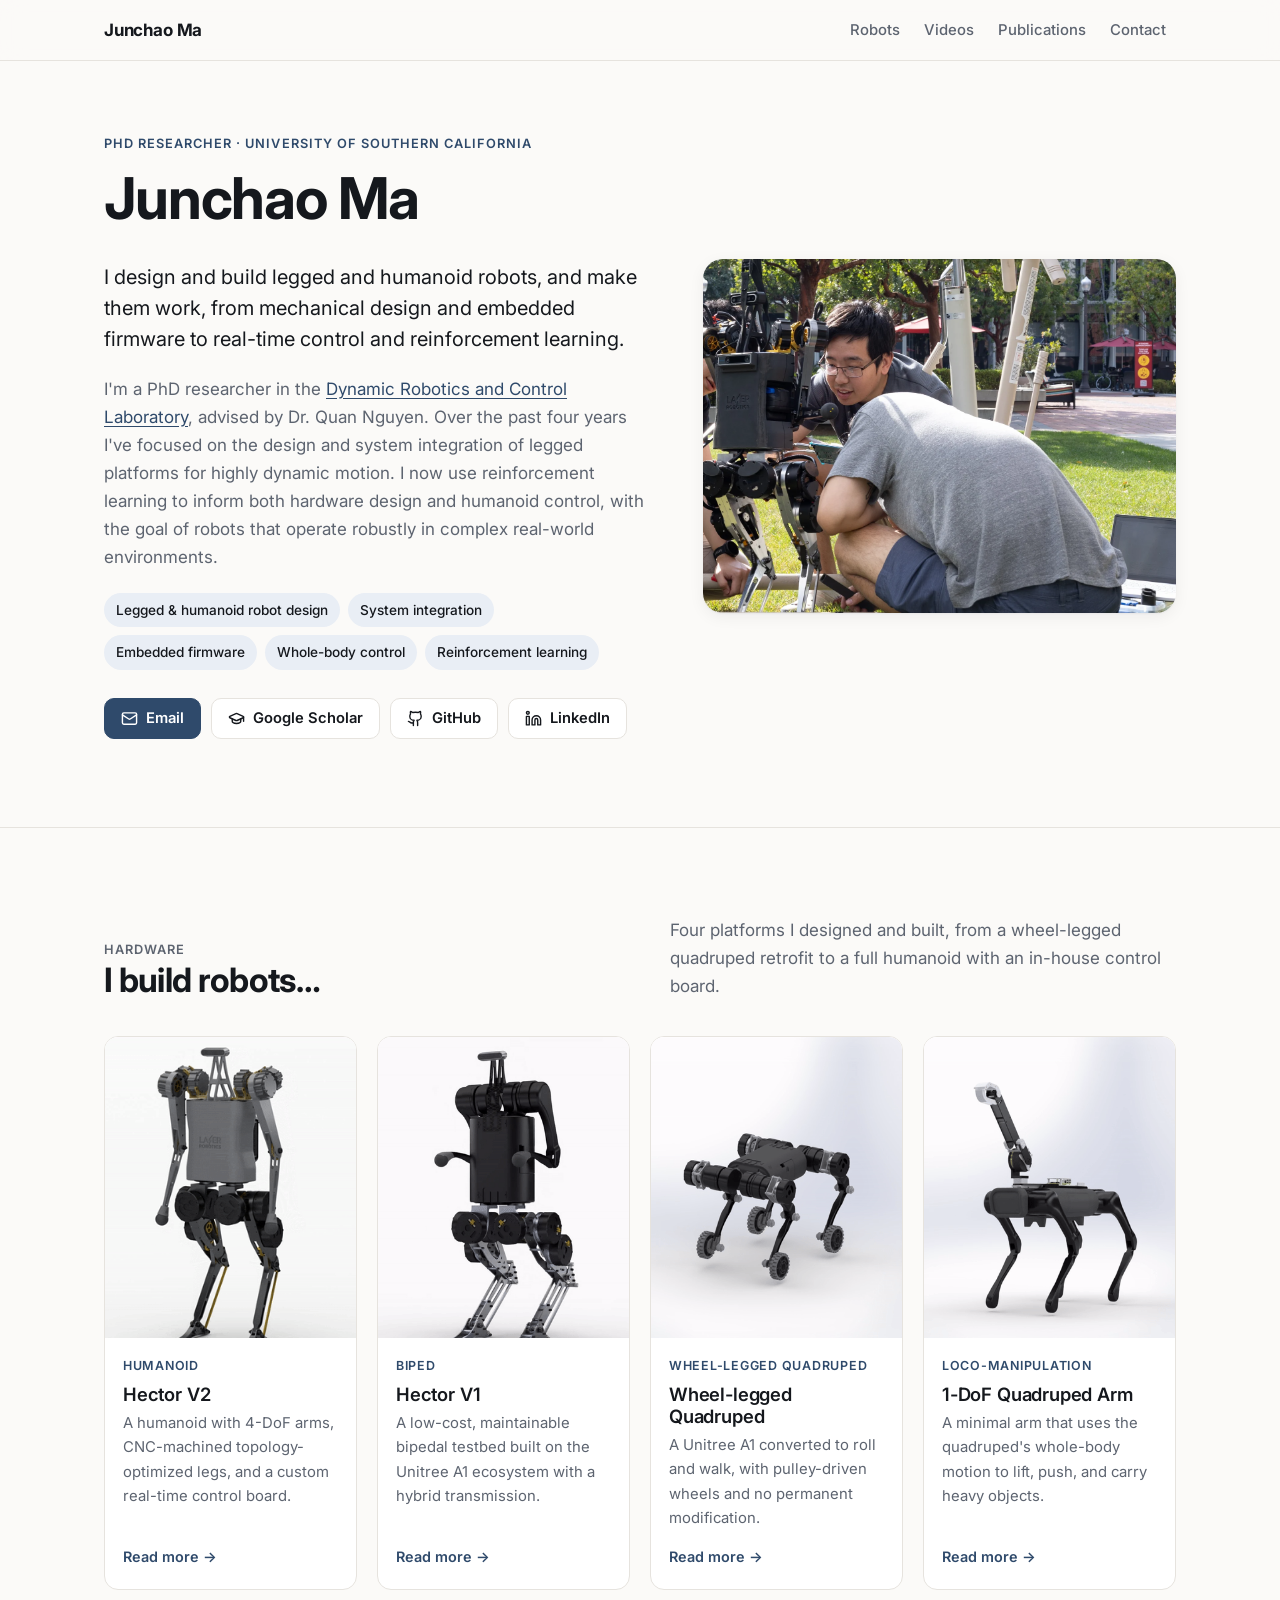
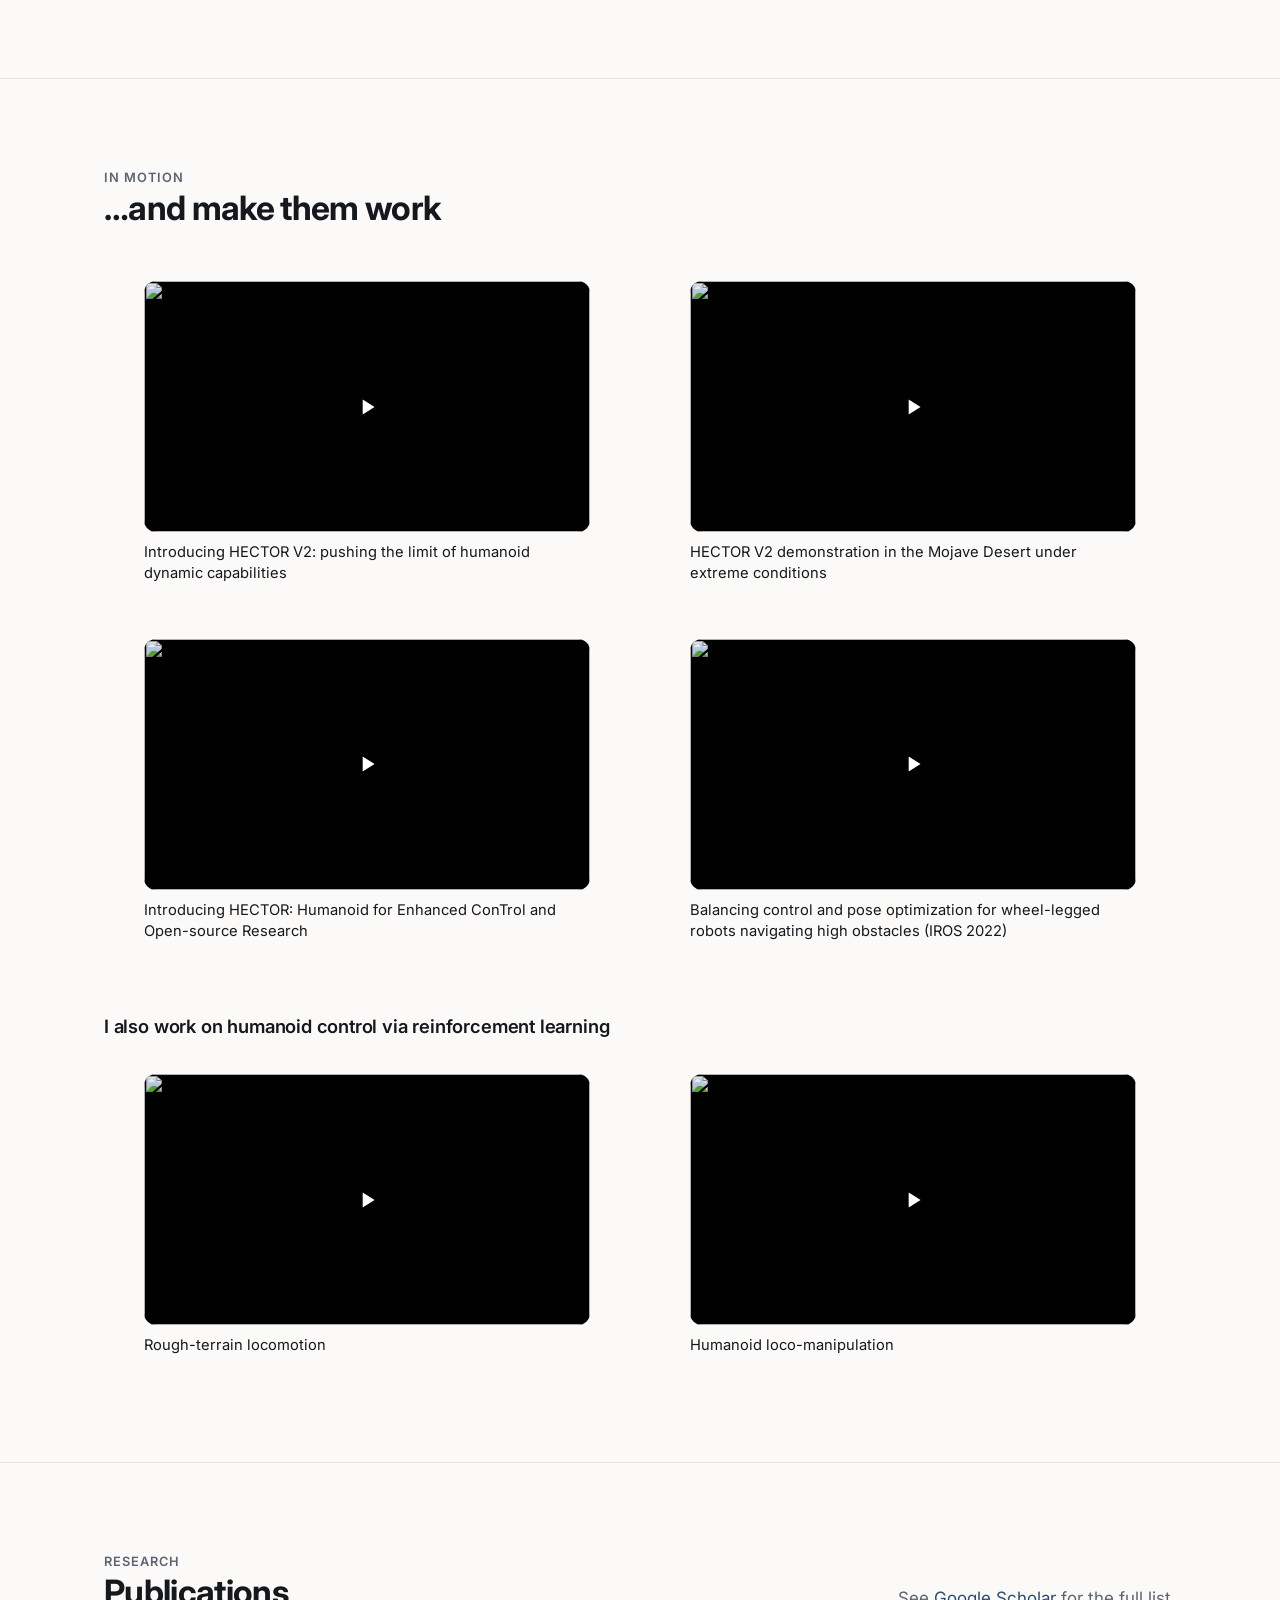
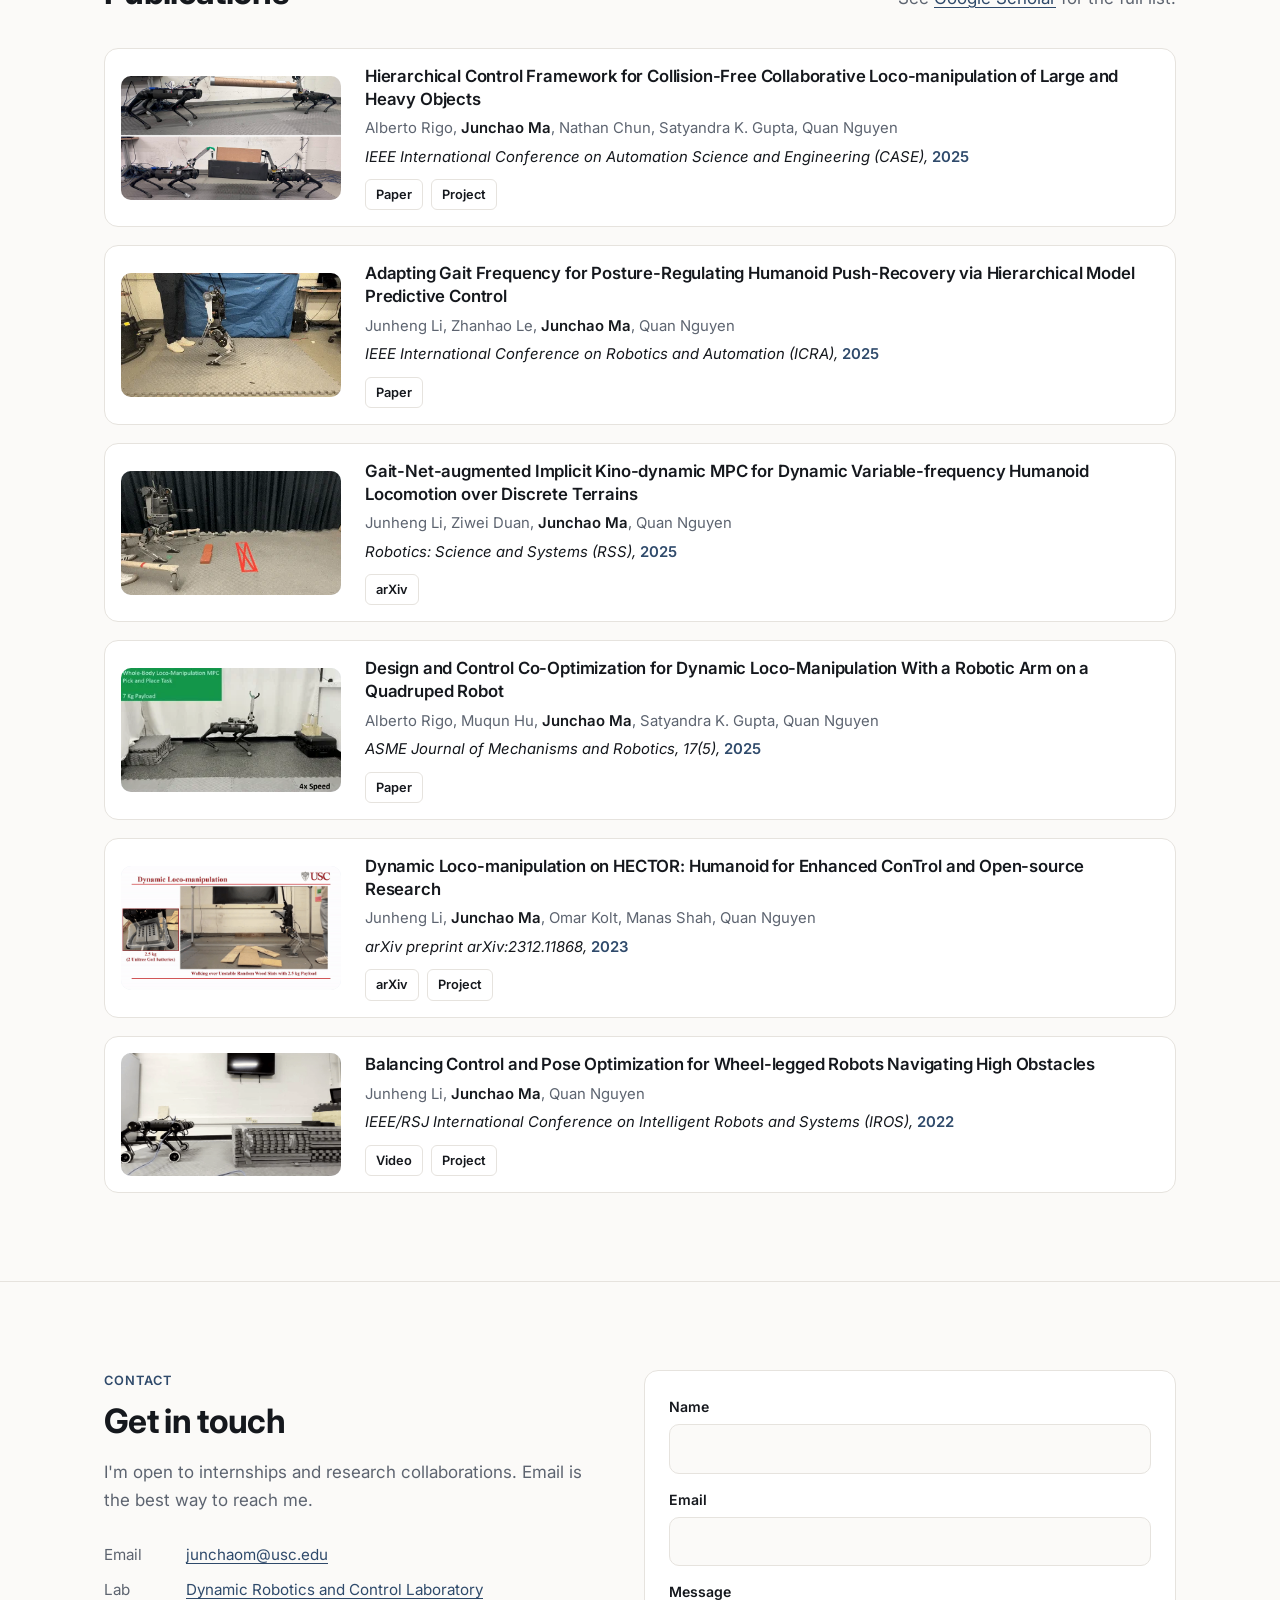
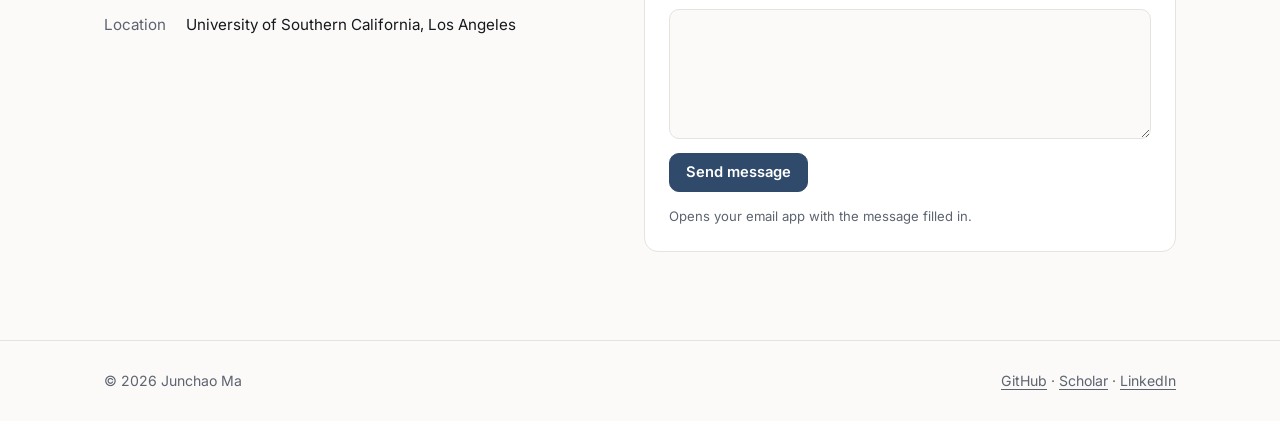
==== commit f6945f29: "Rebuild site as clean hand-written HTML Replace the Hostinger builder copy with a lightweight static" ====
--- a/index.html
+++ b/index.html
@@ -1,18 +1,267 @@
-<!DOCTYPE html><html lang="en"> <head><meta charset="utf-8"><meta name="viewport" content="width=device-width, initial-scale=1.0"><meta name="generator" content="Hostinger Website Builder"><script type="application/ld+json">{"@context":"https://schema.org/","name":"Junchao Ma's Project Website","description":"Explore my portfolio website featuring a curated collection of projects I've worked on. Discover my creativity and skills in this showcase of my best work.","inLanguage":"en","keywords":["portfolio website","showcase project","creative portfolio"],"@type":"WebSite"}</script><!--[--><!----><!----><!----><!--[--><!--]--><link href="/assets/font-faces-25f776cf.css" rel="preload" as="style"><link href="/assets/font-faces-25f776cf.css" rel="stylesheet" referrerpolicy="no-referrer"><title>Junchao Ma&#39;s Project Website | Junchao Ma</title><meta name="description" content="Explore my portfolio website featuring a curated collection of projects I&#39;ve worked on. Discover my creativity and skills in this showcase of my best work."><link rel="icon" size="16x16" href="/assets/ai-logo-7mMOTPHLv2REmubo-73c96145.svg"><link rel="icon" size="32x32" href="/assets/ai-logo-7mMOTPHLv2REmubo-73c96145.svg"><link rel="icon" size="192x192" href="/assets/ai-logo-7mMOTPHLv2REmubo-73c96145.svg"><link rel="apple-touch-icon" href="/assets/ai-logo-7mMOTPHLv2REmubo-73c96145.svg"><meta content="Junchao Ma&#39;s Project Website | Junchao Ma" property="og:title"><meta name="twitter:title" content="Junchao Ma&#39;s Project Website | Junchao Ma"><meta content="website" property="og:type"><meta property="og:description" content="Explore my portfolio website featuring a curated collection of projects I&#39;ve worked on. Discover my creativity and skills in this showcase of my best work."><meta name="twitter:description" content="Explore my portfolio website featuring a curated collection of projects I&#39;ve worked on. Discover my creativity and skills in this showcase of my best work."><meta property="og:site_name" content="Junchao Ma"><meta name="keywords" content="portfolio website, showcase project, creative portfolio"><meta property="og:image"><meta name="twitter:image"><meta content="" property="og:image:alt"><meta content="" name="twitter:image:alt"><meta name="twitter:card" content="summary_large_image"><!----><!--]--><style></style><link rel="stylesheet" href="/assets/_slug_.DlMYHqcW-8985199a.css">
-<style>:root{--color-meteorite-dark: #2f1c6a;--color-meteorite-dark-2: #1F1346;--color-meteorite: #8c85ff;--color-meteorite-light: #d5dfff;--color-primary-dark: #5025d1;--color-primary: #673de6;--color-primary-light: #ebe4ff;--color-primary-charts: #B39EF3;--color-danger-dark: #d63163;--color-danger: #fc5185;--color-danger-light: #ffe8ef;--color-danger-charts: #FEA8C2;--color-warning-dark: #fea419;--color-warning-dark-2: #9F6000;--color-warning-charts: #FFD28C;--color-warning: #ffcd35;--color-warning-light: #fff8e2;--color-success-dark: #008361;--color-success: #00b090;--color-success-light: #def4f0;--color-dark: #1d1e20;--color-gray-dark: #36344d;--color-gray: #727586;--color-gray-border: #dadce0;--color-gray-light: #f2f3f6;--color-light: #fff;--color-azure: #357df9;--color-azure-light: #e3ebf9;--color-azure-dark: #265ab2;--color-indigo: #6366F1;--color-neutral-200: #D8DAE0}.whats-app-bubble{position:fixed;z-index:19;display:flex;right:20px;bottom:24px;cursor:pointer;border-radius:100px;box-shadow:#00000026 0 4px 12px}#wtpQualitySign_fixedCSS,#wtpQualitySign_popupCSS{bottom:10px!important}#wtpQualitySign_fixedCSS{z-index:17!important}#wtpQualitySign_popupCSS{z-index:18!important}
-</style></head> <body> <div> <style>astro-island,astro-slot,astro-static-slot{display:contents}</style> <!--[--><main style="--h1-font-size:64px;--h1-font-style:normal;--h1-font-family:var(--font-primary);--h1-font-weight:600;--h1-line-height:1.3;--h1-m-font-size:40px;--h1-letter-spacing:0;--h1-text-transform:none;--h1-text-decoration:none;--h2-font-size:56px;--h2-font-style:normal;--h2-font-family:var(--font-primary);--h2-font-weight:600;--h2-line-height:1.3;--h2-m-font-size:36px;--h2-letter-spacing:0;--h2-text-transform:none;--h2-text-decoration:none;--h3-font-size:48px;--h3-font-style:normal;--h3-font-family:var(--font-primary);--h3-font-weight:600;--h3-line-height:1.3;--h3-m-font-size:32px;--h3-letter-spacing:0;--h3-text-transform:none;--h3-text-decoration:none;--h4-font-size:40px;--h4-font-style:normal;--h4-font-family:var(--font-primary);--h4-font-weight:600;--h4-line-height:1.3;--h4-m-font-size:24px;--h4-letter-spacing:0;--h4-text-transform:none;--h4-text-decoration:none;--h5-font-size:26px;--h5-font-style:normal;--h5-font-family:var(--font-primary);--h5-font-weight:600;--h5-line-height:1.3;--h5-m-font-size:20px;--h5-letter-spacing:0;--h5-text-transform:none;--h5-text-decoration:none;--h6-font-size:18px;--h6-font-style:normal;--h6-font-family:var(--font-primary);--h6-font-weight:600;--h6-line-height:1.3;--h6-m-font-size:18px;--h6-letter-spacing:0;--h6-text-transform:none;--h6-text-decoration:none;--body-font-size:16px;--body-font-style:normal;--body-font-family:var(--font-secondary);--body-font-weight:400;--body-line-height:1.5;--body-m-font-size:16px;--body-letter-spacing:normal;--body-text-transform:none;--body-text-decoration:none;--font-primary:&#39;Montserrat&#39;, sans-serif;--font-secondary:&#39;Montserrat&#39;, sans-serif;--nav-link-color:#0d141a;--nav-link-font-size:16px;--nav-link-font-style:normal;--nav-link-color-hover:#0d141a;--nav-link-font-family:var(--font-secondary);--nav-link-font-weight:400;--nav-link-line-height:1.5;--nav-link-m-font-size:16px;--nav-link-letter-spacing:normal;--nav-link-text-transform:none;--nav-link-text-decoration:none;--body-large-font-size:18px;--body-large-font-style:normal;--body-large-font-family:var(--font-secondary);--body-large-font-weight:400;--body-large-line-height:1.5;--body-large-m-font-size:18px;--body-large-letter-spacing:normal;--body-large-text-transform:none;--body-large-text-decoration:none;--body-small-font-size:14px;--body-small-font-style:normal;--body-small-font-family:var(--font-secondary);--body-small-font-weight:500;--body-small-line-height:1.5;--body-small-m-font-size:14px;--body-small-letter-spacing:normal;--body-small-text-transform:uppercase;--body-small-text-decoration:none;--grid-button-primary-font-size:16px;--grid-button-primary-padding-x:40px;--grid-button-primary-padding-y:16px;--grid-button-primary-font-color:#ffffff;--grid-button-primary-font-style:normal;--grid-button-primary-border-null:;--grid-button-primary-font-family:var(--font-secondary);--grid-button-primary-font-weight:400;--grid-button-primary-line-height:normal;--grid-button-primary-m-font-size:16px;--grid-button-primary-m-padding-x:36px;--grid-button-primary-m-padding-y:14px;--grid-button-primary-box-shadow-x:0px;--grid-button-primary-box-shadow-y:0px;--grid-button-primary-border-radius:999px;--grid-button-primary-letter-spacing:normal;--grid-button-primary-text-transform:none;--grid-button-primary-box-shadow-blur:0px;--grid-button-primary-box-shadow-null:;--grid-button-primary-text-decoration:none;--grid-button-primary-background-color:rgb(0, 0, 0);--grid-button-primary-box-shadow-color:rgba(0, 0, 0, 0);--grid-button-primary-border-null-hover:;--grid-button-primary-box-shadow-spread:0px;--grid-button-primary-box-shadow-x-hover:0px;--grid-button-primary-box-shadow-y-hover:0px;--grid-button-primary-transition-duration:0.2s;--grid-button-primary-background-color-null:;--grid-button-primary-box-shadow-blur-hover:0px;--grid-button-primary-box-shadow-null-hover:;--grid-button-primary-background-color-hover:rgb(29, 30, 32);--grid-button-primary-box-shadow-color-hover:0px;--grid-button-primary-box-shadow-spread-hover:0px;--grid-button-primary-transition-timing-function:ease;--grid-button-primary-background-color-null-hover:;--grid-button-secondary-font-size:16px;--grid-button-secondary-padding-x:40px;--grid-button-secondary-padding-y:16px;--grid-button-secondary-font-color:rgb(0, 0, 0);--grid-button-secondary-font-style:normal;--grid-button-secondary-border-null:;--grid-button-secondary-font-family:var(--font-secondary);--grid-button-secondary-font-weight:400;--grid-button-secondary-line-height:normal;--grid-button-secondary-m-font-size:16px;--grid-button-secondary-m-padding-x:36px;--grid-button-secondary-m-padding-y:14px;--grid-button-secondary-box-shadow-x:0px;--grid-button-secondary-box-shadow-y:0px;--grid-button-secondary-border-radius:999px;--grid-button-secondary-letter-spacing:normal;--grid-button-secondary-text-transform:none;--grid-button-secondary-box-shadow-blur:0px;--grid-button-secondary-box-shadow-null:;--grid-button-secondary-text-decoration:none;--grid-button-secondary-background-color:white;--grid-button-secondary-box-shadow-color:rgba(0, 0, 0, 0);--grid-button-secondary-border-null-hover:;--grid-button-secondary-box-shadow-spread:0px;--grid-button-secondary-box-shadow-x-hover:0px;--grid-button-secondary-box-shadow-y-hover:0px;--grid-button-secondary-transition-duration:0.2s;--grid-button-secondary-background-color-null:;--grid-button-secondary-box-shadow-blur-hover:0px;--grid-button-secondary-box-shadow-null-hover:;--grid-button-secondary-background-color-hover:rgb(240, 240, 240);--grid-button-secondary-box-shadow-color-hover:0px;--grid-button-secondary-box-shadow-spread-hover:0px;--grid-button-secondary-transition-timing-function:ease;--grid-button-secondary-background-color-null-hover:;--615ce0cc:74px;" class="page"><div class="sticky-trigger"></div><!----><div class="top-blocks--sticky top-blocks"><!----><header class="block-header" style="--nav-link-font-weight:400;--nav-link-text-color:#0d141a;--nav-link-text-color-hover:#0d141a;--header-height-mobile:74px;--width:1240px;--padding-top:30px;--padding:30px 16px 30px 16px;--padding-right:16px;--padding-bottom:30px;--padding-left:16px;--m-padding-top:24px;--m-padding:24px 16px 24px 16px;--m-padding-right:16px;--m-padding-bottom:24px;--m-padding-left:16px;--logo-width:125.5068359375px;--cartIconSize:24px;--link-spacing:32px;--m-logo-width:125.5068359375px;--m-link-spacing:20px;--element-spacing:32px;--contrastBackgroundColor:rgb(224, 224, 224);--background-color:#ffffff;" backgroundcolorcontrast="rgb(224, 224, 224)" height="86" is-in-preview-mode="false" is-preview-mobile-view="false" data-v-4ede1395><div class="background" style="--background-color:#ffffff;" data-v-4ede1395></div><!--[--><div class="block-header-layout-desktop block-header-layout-desktop--desktop-1" style="--5c616aa5:min-content auto ;--2e94a9f4:0px;" data-v-c1535ecd><!--[--><a class="block-header-logo block-header__logo" href="/" data-v-4ede1395 style="--6f401cb2:125.5068359375px;--5ef47fbb:26px;--b298f7c8:24px;--b1fe0892:24;--6313685a:400;--66b767ed:125.5068359375px;--56669be0:26px;--00407601:24px;" data-v-2fe39434><div class="block-header-logo__image" role="img" aria-label="Junchao Ma logo" data-v-2fe39434><svg fill="#0d141a" viewBox="0 0 125.5068359375 26" height="100%" width="100%" xmlns="http://www.w3.org/2000/svg">
-        <text font-size="23px" font-family="sans-serif" y="21" x="0">Junchao Ma</text>
-    </svg></div></a><!--]--><!--[--><nav class="block-header__nav" data-v-4ede1395><ul class="block-header__nav-links" data-v-4ede1395><!--[--><li class="block-header-item" data-v-4ede1395 data-v-f7e431f3><label class="block-header-item__label" data-v-f7e431f3><!----><div class="item-content-wrapper item-content-wrapper--active block-header-item__item" aria-haspopup="false" data-v-f7e431f3 data-v-76d5a5f3><a class="item-content" target href="/" data-v-76d5a5f3>Home</a><!----></div><!----></label></li><li class="block-header-item" data-v-4ede1395 data-v-f7e431f3><label class="block-header-item__label" data-v-f7e431f3><!----><div class="item-content-wrapper block-header-item__item" aria-haspopup="false" data-v-f7e431f3 data-v-76d5a5f3><a class="item-content" target href="/research" data-v-76d5a5f3>Research</a><!----></div><!----></label></li><li class="block-header-item" data-v-4ede1395 data-v-f7e431f3><label class="block-header-item__label" data-v-f7e431f3><!----><div class="item-content-wrapper block-header-item__item" aria-haspopup="false" data-v-f7e431f3 data-v-76d5a5f3><a class="item-content" target href="/contact" data-v-76d5a5f3>Contact</a><!----></div><!----></label></li><!--]--></ul></nav><!--]--><!--[--><!--]--><!--[--><!--]--><!--[--><!--]--><!--[--><!--]--></div><div class="block-header-layout-mobile block-header-layout-mobile--mobile-1" style="--5c616aa5:min-content auto ;--2e94a9f4:0px;" data-v-c1535ecd><!--[--><a class="block-header-logo block-header__logo" href="/" data-v-4ede1395 style="--6f401cb2:125.5068359375px;--5ef47fbb:26px;--b298f7c8:24px;--b1fe0892:24;--6313685a:400;--66b767ed:125.5068359375px;--56669be0:26px;--00407601:24px;" data-v-2fe39434><div class="block-header-logo__image" role="img" aria-label="Junchao Ma logo" data-v-2fe39434><svg fill="#0d141a" viewBox="0 0 125.5068359375 26" height="100%" width="100%" xmlns="http://www.w3.org/2000/svg">
-        <text font-size="23px" font-family="sans-serif" y="21" x="0">Junchao Ma</text>
-    </svg></div></a><!--]--><!--[--><!--]--><!--[--><button type="button" class="burger block-header__hamburger-menu" title="Menu" data-v-4ede1395 style="--63017ab5:var(--nav-link-text-color);" data-v-43ca5418><span class="burger__bun" data-v-43ca5418></span><span class="burger__meat" data-v-43ca5418></span><span class="burger__bun" data-v-43ca5418></span></button><!--]--><div class="block-header-layout-mobile__dropdown--link-align-right block-header-layout-mobile__dropdown" data-v-c1535ecd><!--[--><nav class="block-header__nav" data-v-4ede1395><ul class="block-header__nav-links" data-v-4ede1395><!--[--><li class="block-header-item" data-v-4ede1395 data-v-f7e431f3><label class="block-header-item__label" data-v-f7e431f3><!----><div class="item-content-wrapper item-content-wrapper--active block-header-item__item" aria-haspopup="false" data-v-f7e431f3 data-v-76d5a5f3><a class="item-content" target href="/" data-v-76d5a5f3>Home</a><!----></div><!----></label></li><li class="block-header-item" data-v-4ede1395 data-v-f7e431f3><label class="block-header-item__label" data-v-f7e431f3><!----><div class="item-content-wrapper block-header-item__item" aria-haspopup="false" data-v-f7e431f3 data-v-76d5a5f3><a class="item-content" target href="/research" data-v-76d5a5f3>Research</a><!----></div><!----></label></li><li class="block-header-item" data-v-4ede1395 data-v-f7e431f3><label class="block-header-item__label" data-v-f7e431f3><!----><div class="item-content-wrapper block-header-item__item" aria-haspopup="false" data-v-f7e431f3 data-v-76d5a5f3><a class="item-content" target href="/contact" data-v-76d5a5f3>Contact</a><!----></div><!----></label></li><!--]--></ul></nav><!--]--><!--[--><!--]--><!--[--><!--]--><!--[--><!--]--></div></div><!--]--></header></div><div class="page__blocks"><!--[--><section id="ai-1TBsWY" class="block block--desktop-first-visible block--mobile-first-visible" style="--block-padding-top:16px;--block-padding:16px 0 16px 0;--block-padding-right:0;--block-padding-bottom:16px;--block-padding-left:0;--m-block-padding:16px;" data-v-653138eb><div class="block-background" data-v-653138eb style="--77dfd0b2:#1A2633;--26c569ba:85%;--235bb87c:85%;--3ed8cbdc:15%;--3d6e3478:center;--7c40ae61:calc(-20svh * 50 / 100);"><!----><!----><!----></div><div class="block-layout block-layout--layout" style="--m-grid-template-rows:30vw auto 4.444444444444445vw auto 18.055555555555557vw auto 2.5vw auto 13px;--t-grid-template-rows:minmax(108px, auto) minmax(52px, auto) minmax(16px, auto) minmax(375px, auto) minmax(65px, auto) minmax(488px, auto) minmax(9px, auto) minmax(24px, auto) 1fr;--small-desktop-grid-template-rows:2.9411764705882355vw auto 1.3888888888888888vw auto 1.2254901960784315vw auto 19px;--grid-template-rows:minmax(36px, auto) minmax(47px, auto) minmax(17px, auto) minmax(296px, auto) minmax(15px, auto) minmax(9px, auto) 1fr;--m-grid-template-columns:24.390243902439025% 51.21951219512195% 24.390243902439025%;--grid-template-columns:13.88888888888889% 19.607843137254903% 13.88888888888889% 6.699346405228758% 45.91503267973856%;--m-block-min-height:auto;--t-block-min-height:1150px;--small-desktop-block-min-height:auto;--block-min-height:439px;--1554837d:1224px;--b9abf102:360px;--6f5cc981:0 4.444444444444445vw;--220b0e45:0 16px;" data-v-653138eb><!--[--><!--[--><div class="layout-element layout-element--layout layout-element transition transition--slide" style="--text:left;--align:flex-start;--justify:flex-start;--m-element-margin:0 0 16px 0;--z-index:1;--grid-row:1/3;--grid-column:1/6;--m-grid-row:2/3;--m-grid-column:1/4;--bc1057f4:83px;--ff15b110:52px;" data-v-b6651962><!--[--><!----><!----><!----><!----><!----><div class="text-box layout-element__component layout-element__component--GridTextBox" id="ai-nAyzj7" data-v-b6651962 style="--40f4658a:break-spaces;--7ff731bd:break-spaces;"><h1 style="color: rgb(255, 255, 255);" dir="auto">About Me</h1></div><!----><!----><!----><!----><!----><!----><!----><!----><!----><!----><!----><!--[--><!--]--><!--]--></div><div class="layout-element layout-element--layout layout-element transition transition--slide" style="--text:left;--align:flex-start;--justify:flex-start;--m-element-margin:0 0 16px 0;--z-index:2;--grid-row:4/5;--grid-column:1/4;--m-grid-row:6/7;--m-grid-column:1/4;--bc1057f4:296px;--ff15b110:488px;" data-v-b6651962><!--[--><!----><!----><!----><!----><!----><div class="text-box layout-element__component layout-element__component--GridTextBox" id="ai-6t8o-h" data-v-b6651962 style="--40f4658a:break-spaces;--7ff731bd:break-spaces;"><p style="color: rgb(255, 255, 255);" class="body" dir="auto">Hi, My name is Junchao Ma. I am currently a PhD researcher in the <u><a style="text-decoration: none;" data-page-id="" href="https://sites.usc.edu/quann/" rel="nofollow" target="_blank">Dynamic Robotics and Control Laboratory</a></u>, advised by Dr. Quan Nguyen.</p><p style="color: rgb(255, 255, 255);" class="body" dir="auto">Over the past four years, my research has focused on the design and system integration of legged robotic platforms for highly dynamic motion, working across the full stack—from mechanical design and real-time embedded firmware to low-level control and high-level software systems. Building on this foundation, I now leverage reinforcement learning to inform both hardware design and humanoid control, with the goal of developing robotic systems that can operate robustly in complex real-world environments and deliver meaningful societal impact.</p></div><!----><!----><!----><!----><!----><!----><!----><!----><!----><!----><!----><!--[--><!--]--><!--]--></div><div class="layout-element layout-element--layout layout-element transition transition--slide" style="--align:;--justify:center;--icon-size:24px;--icon-color:#ffffff;--icon-spacing:space-between;--icon-direction:row;--icon-color-hover:#ffffff;--m-element-margin:0 0 16px 0;--space-between-icons:20px;--z-index:3;--grid-row:5/7;--grid-column:2/3;--m-grid-row:8/9;--m-grid-column:2/3;--bc1057f4:24px;--ff15b110:24px;" data-v-b6651962><!--[--><!----><!----><!----><!----><!----><!----><!----><div class="social-icons social-icons--row layout-element__component layout-element__component--GridSocialIcons" style="--m-icon-direction:row;--icon-padding-vertical:0;--icon-padding-horizontal:var(--space-between-icons);" id="ai-5G3u5o" data-v-b6651962 data-v-1af423fa><!--[--><a href="https://github.com/junchaoma423" target="_blank" rel="noopener" title="Go to Github page" class="social-icons__link" data-v-1af423fa><svg xmlns="http://www.w3.org/2000/svg" fill="none" viewBox="0 0 24 24" height="24" width="24">
-<path fill="currentColor" d="M8.02742 19.1417C8.02742 19.2385 7.91613 19.3159 7.77581 19.3159C7.61613 19.3305 7.50484 19.253 7.50484 19.1417C7.50484 19.045 7.61613 18.9675 7.75645 18.9675C7.90161 18.953 8.02742 19.0304 8.02742 19.1417ZM6.52258 18.924C6.48871 19.0208 6.58548 19.1321 6.73065 19.1611C6.85645 19.2095 7.00161 19.1611 7.03064 19.0643C7.05968 18.9675 6.96774 18.8563 6.82258 18.8127C6.69677 18.7788 6.55645 18.8272 6.52258 18.924ZM8.66129 18.8417C8.52097 18.8756 8.42419 18.9675 8.43871 19.0788C8.45323 19.1756 8.57903 19.2385 8.72419 19.2046C8.86452 19.1708 8.96129 19.0788 8.94677 18.9821C8.93226 18.8901 8.80161 18.8272 8.66129 18.8417ZM11.8452 0.299805C5.13387 0.299805 0 5.39497 0 12.1063C0 17.4724 3.37742 22.0643 8.20161 23.6805C8.82097 23.7917 9.03871 23.4095 9.03871 23.095C9.03871 22.795 9.02419 21.1401 9.02419 20.124C9.02419 20.124 5.6371 20.8498 4.92581 18.6821C4.92581 18.6821 4.37419 17.274 3.58065 16.9111C3.58065 16.9111 2.47258 16.1514 3.65806 16.1659C3.65806 16.1659 4.8629 16.2627 5.52581 17.4143C6.58548 19.2821 8.36129 18.745 9.05323 18.4256C9.16452 17.6514 9.47903 17.1143 9.82742 16.795C7.12258 16.495 4.39355 16.103 4.39355 11.4482C4.39355 10.1175 4.76129 9.4498 5.53548 8.59819C5.40968 8.28368 4.99839 6.9869 5.66129 5.31271C6.67258 4.99819 9 6.61916 9 6.61916C9.96774 6.34819 11.0081 6.20787 12.0387 6.20787C13.0694 6.20787 14.1097 6.34819 15.0774 6.61916C15.0774 6.61916 17.4048 4.99335 18.4161 5.31271C19.079 6.99174 18.6677 8.28368 18.5419 8.59819C19.3161 9.45464 19.7903 10.1224 19.7903 11.4482C19.7903 16.1175 16.9403 16.4901 14.2355 16.795C14.6806 17.1772 15.0581 17.903 15.0581 19.0401C15.0581 20.6708 15.0435 22.6885 15.0435 23.0853C15.0435 23.3998 15.2661 23.7821 15.8806 23.6708C20.7194 22.0643 24 17.4724 24 12.1063C24 5.39497 18.5565 0.299805 11.8452 0.299805ZM4.70323 16.9885C4.64032 17.0369 4.65484 17.1482 4.7371 17.2401C4.81452 17.3175 4.92581 17.3514 4.98871 17.2885C5.05161 17.2401 5.0371 17.1288 4.95484 17.0369C4.87742 16.9595 4.76613 16.9256 4.70323 16.9885ZM4.18064 16.5966C4.14677 16.6595 4.19516 16.7369 4.29194 16.7853C4.36935 16.8337 4.46613 16.8192 4.5 16.7514C4.53387 16.6885 4.48548 16.6111 4.38871 16.5627C4.29194 16.5337 4.21452 16.5482 4.18064 16.5966ZM5.74839 18.3192C5.67097 18.3821 5.7 18.5272 5.81129 18.6192C5.92258 18.7304 6.0629 18.745 6.12581 18.6675C6.18871 18.6046 6.15968 18.4595 6.0629 18.3675C5.95645 18.2563 5.81129 18.2417 5.74839 18.3192ZM5.19677 17.6079C5.11935 17.6563 5.11935 17.7821 5.19677 17.8934C5.27419 18.0046 5.40484 18.053 5.46774 18.0046C5.54516 17.9417 5.54516 17.8159 5.46774 17.7046C5.4 17.5934 5.27419 17.545 5.19677 17.6079Z"></path>
-</svg>
-</a><a href="https://scholar.google.com/citations?user=i2IKBSIAAAAJ&amp;hl=en" target="_blank" rel="noopener" title="Go to Google-scholar page" class="social-icons__link" data-v-1af423fa><svg xmlns="http://www.w3.org/2000/svg" fill="none" viewBox="0 0 24 24" height="24" width="24">
-<path fill="currentColor" d="M12 24C10.1435 24 8.36301 23.2625 7.05025 21.9497C5.7375 20.637 5 18.8565 5 17C5 15.1435 5.7375 13.363 7.05025 12.0503C8.36301 10.7375 10.1435 10 12 10C13.8565 10 15.637 10.7375 16.9497 12.0503C18.2625 13.363 19 15.1435 19 17C19 18.8565 18.2625 20.637 16.9497 21.9497C15.637 23.2625 13.8565 24 12 24ZM12 0L0 9.5L4.838 13.44C5.50046 12.1068 6.52176 10.985 7.78703 10.2006C9.05229 9.4162 10.5113 9.00042 12 9C13.4887 9.00042 14.9477 9.4162 16.213 10.2006C17.4782 10.985 18.4995 12.1068 19.162 13.44L24 9.5L12 0Z"></path>
-</svg>
-</a><a href="https://www.linkedin.com/in/junchao-ma-4aaa6b126" target="_blank" rel="noopener" title="Go to Linkedin-in page" class="social-icons__link" data-v-1af423fa><svg xmlns="http://www.w3.org/2000/svg" fill="none" viewBox="0 0 24 24" height="24" width="24">
-<path fill="currentColor" d="M6.20156 21H1.84688V6.97969H6.20156V21ZM4.02187 5.06719C2.62969 5.06719 1.5 3.91406 1.5 2.52187C1.5 1.85303 1.7657 1.21158 2.23864 0.73864C2.71158 0.265697 3.35303 0 4.02187 0C4.69072 0 5.33217 0.265697 5.80511 0.73864C6.27805 1.21158 6.54375 1.85303 6.54375 2.52187C6.54375 3.91406 5.41406 5.06719 4.02187 5.06719ZM22.4953 21H18.15V14.175C18.15 12.5484 18.1172 10.4625 15.8859 10.4625C13.6219 10.4625 13.275 12.2297 13.275 14.0578V21H8.925V6.97969H13.1016V8.89219H13.1625C13.7438 7.79062 15.1641 6.62812 17.2828 6.62812C21.6891 6.62812 22.5 9.52969 22.5 13.2984V21H22.4953Z"></path>
-</svg>
-</a><a href="mailto:junchaom@usc.edu" target="_blank" rel="noopener" title="Go to Mail page" class="social-icons__link" data-v-1af423fa><svg xmlns="http://www.w3.org/2000/svg" width="24" height="24" viewBox="0 0 24 24" fill="none">
-<path d="M21.75 3H2.25C1.00734 3 0 4.00734 0 5.25V18.75C0 19.9927 1.00734 21 2.25 21H21.75C22.9927 21 24 19.9927 24 18.75V5.25C24 4.00734 22.9927 3 21.75 3ZM21.75 5.25V7.16273C20.699 8.01862 19.0234 9.3495 15.4412 12.1545C14.6518 12.7754 13.0881 14.2672 12 14.2498C10.9121 14.2674 9.34786 12.7752 8.55877 12.1545C4.97719 9.34992 3.30117 8.01877 2.25 7.16273V5.25H21.75ZM2.25 18.75V10.0499C3.32409 10.9054 4.8473 12.1059 7.16897 13.9239C8.19352 14.7304 9.98775 16.5108 12 16.5C14.0024 16.5108 15.7739 14.7563 16.8306 13.9243C19.1522 12.1064 20.6759 10.9055 21.75 10.05V18.75H2.25Z" fill="currentColor"></path>
-</svg></a><!--]--></div><!----><!----><!----><!----><!----><!----><!----><!----><!----><!--[--><!--]--><!--]--></div><div class="layout-element layout-element--layout layout-element transition transition--slide transition--root-hidden" style="--align:center;--justify:center;--m-element-margin:0 0 16px 0;--z-index:4;--grid-row:2/6;--grid-column:5/6;--m-grid-row:4/5;--m-grid-column:1/4;--bc1057f4:375px;--ff15b110:375px;" data-v-b6651962><!--[--><!----><!----><!----><!----><!----><!----><!----><!----><!----><div id="z5wCmK" class="image-wrapper image-wrapper--layout layout-element__component layout-element__component--GridImage" data-v-b6651962 style="--2cf45542:375px;--14cb8d00:375px;" data-v-1af1e999><div rel="nofollow" title style="--c8d5bd3a:20px;--58d4de0c:45.91503267973856vw;--1ad8eabb:30.637254901960784vw;--11904bb2:center 50%;--e4246282:20px;--a2f349e6:100%;--c3fd39f0:auto;" class="image image--grid image-wrapper--desktop" data-selector="data-image" data-animation-role="image" data-v-1af1e999 data-v-91603bbf><img alt src="/assets/hj9a6441-T9ctiAyLivV7XIdb-a24e33bf.webp" srcset="/assets/hj9a6441-T9ctiAyLivV7XIdb-0cf750a7.webp 328w,/assets/hj9a6441-T9ctiAyLivV7XIdb-a24e33bf.webp 656w,/assets/hj9a6441-T9ctiAyLivV7XIdb-5da9b0c4.webp 861w,/assets/hj9a6441-T9ctiAyLivV7XIdb-5da9b0c4.webp 984w,/assets/hj9a6441-T9ctiAyLivV7XIdb-a24e33bf.webp 562w,/assets/hj9a6441-T9ctiAyLivV7XIdb-bbea1605.webp 1124w" sizes="(min-width: 920px) 562px, 328px" height="375" width="562" loading="eager" class="image__image" data-v-91603bbf><!--[--><!--]--></div><div rel="nofollow" title style="--c8d5bd3a:20px;--58d4de0c:26.797385620915033vw;--1ad8eabb:30.637254901960784vw;--11904bb2:center 50%;--e4246282:20px;--a2f349e6:91.11111111111111vw;--c3fd39f0:104.16666666666667vw;" class="image image--grid image-wrapper--mobile" data-selector="data-image" data-animation-role="image" data-v-1af1e999 data-v-91603bbf><img alt src="/assets/hj9a6441-T9ctiAyLivV7XIdb-5840bfa3.webp" srcset="/assets/hj9a6441-T9ctiAyLivV7XIdb-7bde0f6f.webp 360w,/assets/hj9a6441-T9ctiAyLivV7XIdb-53119067.webp 720w,/assets/hj9a6441-T9ctiAyLivV7XIdb-408018f2.webp 945w,/assets/hj9a6441-T9ctiAyLivV7XIdb-3672cc2c.webp 1080w,/assets/hj9a6441-T9ctiAyLivV7XIdb-5840bfa3.webp 328w,/assets/hj9a6441-T9ctiAyLivV7XIdb-b2d62435.webp 656w" sizes="(min-width: 920px) 562px, 328px" height="375" width="328" loading="eager" class="image__image" data-v-91603bbf><!--[--><!--]--></div></div><!----><!----><!----><!----><!----><!----><!----><!--[--><!--]--><!--]--></div><!--]--><!--]--></div><!----><!----><!----><!----><!----><!----><!----></section><section id="zV29lH" class="block" style="--block-padding-top:16px;--block-padding:16px 0 16px 0;--block-padding-right:0;--block-padding-bottom:16px;--block-padding-left:0;--m-block-padding:16px;" data-v-653138eb><div class="block-background" data-v-653138eb style="--77dfd0b2:rgb(255, 255, 255);--26c569ba:50%;--235bb87c:0%;--3ed8cbdc:50%;--3d6e3478:center;--7c40ae61:calc(-20svh * 50 / 100);"><!----><!----><!----></div><div class="block-layout block-layout--layout" style="--m-grid-template-rows:4.444444444444445vw auto 3.3333333333333335vw auto 5.277777777777778vw auto 5.833333333333333vw auto 4.444444444444445vw auto 4.444444444444445vw auto 4.444444444444445vw auto 4.444444444444445vw auto 4.444444444444445vw auto 17px;--t-grid-template-rows:minmax(16px, auto) minmax(24px, auto) minmax(12px, auto) minmax(425px, auto) minmax(19px, auto) minmax(24px, auto) minmax(21px, auto) minmax(427px, auto) minmax(16px, auto) minmax(24px, auto) minmax(16px, auto) minmax(320px, auto) minmax(16px, auto) minmax(24px, auto) minmax(16px, auto) minmax(320px, auto) minmax(16px, auto) minmax(24px, auto) 1fr;--small-desktop-grid-template-rows:0.8986928104575164vw auto 0.8986928104575164vw 0.16339869281045752vw auto 0.4084967320261438vw auto 18px;--grid-template-rows:minmax(11px, auto) minmax(42px, auto) minmax(11px, auto) minmax(2px, auto) minmax(385px, auto) minmax(5px, auto) minmax(24px, auto) 1fr;--m-grid-template-columns:100%;--grid-template-columns:8.415032679738562% 15.849673202614378% 0.9803921568627451% 0.49019607843137253% 23.774509803921568% 0.49019607843137253% 0.49019607843137253% 24.264705882352942% 0.9803921568627451% 15.849673202614378% 8.415032679738562%;--m-block-min-height:auto;--t-block-min-height:1777px;--small-desktop-block-min-height:auto;--block-min-height:498px;--1554837d:1224px;--b9abf102:360px;--6f5cc981:0 4.444444444444445vw;--220b0e45:0 16px;" data-v-653138eb><!--[--><!--[--><div class="layout-element layout-element--layout layout-element transition transition--slide transition--root-hidden" style="--align:center;--justify:center;--m-element-margin:0 0 16px 0;--z-index:1;--grid-row:5/6;--grid-column:1/3;--m-grid-row:4/5;--m-grid-column:1/2;--bc1057f4:385px;--ff15b110:425px;" data-v-b6651962><!--[--><!----><!----><!----><!----><!----><!----><!----><!----><!----><div id="z2FgJ-" class="image-wrapper image-wrapper--layout layout-element__component layout-element__component--GridImage" data-v-b6651962 style="--2cf45542:385px;--14cb8d00:425px;" data-v-1af1e999><a href="/hector-v2" rel="nofollow" title style="--c8d5bd3a:20px;--58d4de0c:24.264705882352942vw;--1ad8eabb:31.454248366013072vw;--11904bb2:center 50%;--e4246282:20px;--a2f349e6:100%;--c3fd39f0:auto;" class="image image--grid image--link image-wrapper--desktop" data-selector="data-image" data-animation-role="image" data-v-1af1e999 data-v-91603bbf><img alt src="/assets/v2-ezgif.com-video-to-gif-converter-gXFFjmWUNJDM5ud2-d258df6e.gif" srcset="/assets/v2-ezgif.com-video-to-gif-converter-gXFFjmWUNJDM5ud2-d258df6e.gif 328w,/assets/v2-ezgif.com-video-to-gif-converter-gXFFjmWUNJDM5ud2-d258df6e.gif 656w,/assets/v2-ezgif.com-video-to-gif-converter-gXFFjmWUNJDM5ud2-d258df6e.gif 861w,/assets/v2-ezgif.com-video-to-gif-converter-gXFFjmWUNJDM5ud2-d258df6e.gif 984w,/assets/v2-ezgif.com-video-to-gif-converter-gXFFjmWUNJDM5ud2-d258df6e.gif 297w,/assets/v2-ezgif.com-video-to-gif-converter-gXFFjmWUNJDM5ud2-d258df6e.gif 594w" sizes="(min-width: 920px) 297px, 328px" height="385" width="297" loading="lazy" class="image__image" data-v-91603bbf><!--[--><!--]--></a><a href="/hector-v2" rel="nofollow" title style="--c8d5bd3a:20px;--58d4de0c:26.797385620915033vw;--1ad8eabb:34.72222222222222vw;--11904bb2:center 50%;--e4246282:20px;--a2f349e6:91.11111111111111vw;--c3fd39f0:118.05555555555556vw;" class="image image--grid image--link image-wrapper--mobile" data-selector="data-image" data-animation-role="image" data-v-1af1e999 data-v-91603bbf><img alt src="/assets/v2-ezgif.com-video-to-gif-converter-gXFFjmWUNJDM5ud2-d258df6e.gif" srcset="/assets/v2-ezgif.com-video-to-gif-converter-gXFFjmWUNJDM5ud2-d258df6e.gif 360w,/assets/v2-ezgif.com-video-to-gif-converter-gXFFjmWUNJDM5ud2-d258df6e.gif 720w,/assets/v2-ezgif.com-video-to-gif-converter-gXFFjmWUNJDM5ud2-d258df6e.gif 945w,/assets/v2-ezgif.com-video-to-gif-converter-gXFFjmWUNJDM5ud2-d258df6e.gif 1080w,/assets/v2-ezgif.com-video-to-gif-converter-gXFFjmWUNJDM5ud2-d258df6e.gif 328w,/assets/v2-ezgif.com-video-to-gif-converter-gXFFjmWUNJDM5ud2-d258df6e.gif 656w" sizes="(min-width: 920px) 297px, 328px" height="425" width="328" loading="lazy" class="image__image" data-v-91603bbf><!--[--><!--]--></a></div><!----><!----><!----><!----><!----><!----><!----><!--[--><!--]--><!--]--></div><div class="layout-element layout-element--layout layout-element transition transition--slide transition--root-hidden" style="--align:center;--justify:center;--m-element-margin:0 0 16px 0;--z-index:2;--grid-row:4/6;--grid-column:5/7;--m-grid-row:8/9;--m-grid-column:1/2;--bc1057f4:387px;--ff15b110:427px;" data-v-b6651962><!--[--><!----><!----><!----><!----><!----><!----><!----><!----><!----><div id="zjQDu3" class="image-wrapper image-wrapper--layout layout-element__component layout-element__component--GridImage" data-v-b6651962 style="--2cf45542:387px;--14cb8d00:427px;" data-v-1af1e999><a href="/hector-v1" rel="nofollow" title style="--c8d5bd3a:20px;--58d4de0c:24.264705882352942vw;--1ad8eabb:31.61764705882353vw;--11904bb2:center 50%;--e4246282:20px;--a2f349e6:100%;--c3fd39f0:auto;" class="image image--grid image--link image-wrapper--desktop" data-selector="data-image" data-animation-role="image" data-v-1af1e999 data-v-91603bbf><img alt src="/assets/turntable-1-ezgif-00ec3331.webp" srcset="/assets/turntable-1-ezgif-00ec3331.webp 328w,/assets/turntable-1-ezgif-00ec3331.webp 656w,/assets/turntable-1-ezgif-00ec3331.webp 861w,/assets/turntable-1-ezgif-00ec3331.webp 984w,/assets/turntable-1-ezgif-00ec3331.webp 297w,/assets/turntable-1-ezgif-00ec3331.webp 594w" sizes="(min-width: 920px) 297px, 328px" height="387" width="297" loading="lazy" class="image__image" data-v-91603bbf><!--[--><!--]--></a><a href="/hector-v1" rel="nofollow" title style="--c8d5bd3a:20px;--58d4de0c:26.797385620915033vw;--1ad8eabb:34.88562091503268vw;--11904bb2:center 50%;--e4246282:20px;--a2f349e6:91.11111111111111vw;--c3fd39f0:118.61111111111111vw;" class="image image--grid image--link image-wrapper--mobile" data-selector="data-image" data-animation-role="image" data-v-1af1e999 data-v-91603bbf><img alt src="/assets/turntable-1-ezgif-00ec3331.webp" srcset="/assets/turntable-1-ezgif-00ec3331.webp 360w,/assets/turntable-1-ezgif-00ec3331.webp 720w,/assets/turntable-1-ezgif-00ec3331.webp 945w,/assets/turntable-1-ezgif-00ec3331.webp 1080w,/assets/turntable-1-ezgif-00ec3331.webp 328w,/assets/turntable-1-ezgif-00ec3331.webp 656w" sizes="(min-width: 920px) 297px, 328px" height="427" width="328" loading="lazy" class="image__image" data-v-91603bbf><!--[--><!--]--></a></div><!----><!----><!----><!----><!----><!----><!----><!--[--><!--]--><!--]--></div><div class="layout-element layout-element--layout layout-element transition transition--slide" style="--text:center;--align:flex-start;--justify:flex-start;--m-element-margin:0 0 16px 0;--z-index:3;--grid-row:2/3;--grid-column:2/11;--m-grid-row:2/3;--m-grid-column:1/2;--bc1057f4:42px;--ff15b110:24px;" data-v-b6651962><!--[--><!----><!----><!----><!----><!----><div class="text-box layout-element__component layout-element__component--GridTextBox" id="zX7gmX" data-v-b6651962 style="--40f4658a:break-spaces;--7ff731bd:break-spaces;"><p style="--lineHeightDesktop: 1.3; --fontSizeDesktop: 32px;" class="body" dir="auto"><span style="font-weight: 700;"><strong>I build robots ...</strong></span></p></div><!----><!----><!----><!----><!----><!----><!----><!----><!----><!----><!----><!--[--><!--]--><!--]--></div><div class="layout-element layout-element--layout layout-element transition transition--slide transition--root-hidden" style="--align:center;--justify:center;--m-element-margin:0 0 16px 0;--z-index:4;--grid-row:4/6;--grid-column:8/9;--m-grid-row:12/13;--m-grid-column:1/2;--bc1057f4:387px;--ff15b110:320px;" data-v-b6651962><!--[--><!----><!----><!----><!----><!----><!----><!----><!----><!----><div id="zI2CDr" class="image-wrapper image-wrapper--layout layout-element__component layout-element__component--GridImage" data-v-b6651962 style="--2cf45542:387px;--14cb8d00:320px;" data-v-1af1e999><a href="/wheel-legged-quadruped" rel="nofollow" title style="--c8d5bd3a:20px;--58d4de0c:24.264705882352942vw;--1ad8eabb:31.61764705882353vw;--11904bb2:center 50%;--e4246282:20px;--a2f349e6:100%;--c3fd39f0:auto;" class="image image--grid image--link image-wrapper--desktop" data-selector="data-image" data-animation-role="image" data-v-1af1e999 data-v-91603bbf><img alt src="/assets/untitledproject17_motionstudy2-ezgif-a430ea0a.gif" srcset="/assets/untitledproject17_motionstudy2-ezgif-a430ea0a.gif 328w,/assets/untitledproject17_motionstudy2-ezgif-a430ea0a.gif 656w,/assets/untitledproject17_motionstudy2-ezgif-a430ea0a.gif 861w,/assets/untitledproject17_motionstudy2-ezgif-a430ea0a.gif 984w,/assets/untitledproject17_motionstudy2-ezgif-a430ea0a.gif 297w,/assets/untitledproject17_motionstudy2-ezgif-a430ea0a.gif 594w" sizes="(min-width: 920px) 297px, 328px" height="387" width="297" loading="lazy" class="image__image" data-v-91603bbf><!--[--><!--]--></a><a href="/wheel-legged-quadruped" rel="nofollow" title style="--c8d5bd3a:20px;--58d4de0c:26.797385620915033vw;--1ad8eabb:26.143790849673202vw;--11904bb2:center 50%;--e4246282:20px;--a2f349e6:91.11111111111111vw;--c3fd39f0:88.88888888888889vw;" class="image image--grid image--link image-wrapper--mobile" data-selector="data-image" data-animation-role="image" data-v-1af1e999 data-v-91603bbf><img alt src="/assets/untitledproject17_motionstudy2-ezgif-a430ea0a.gif" srcset="/assets/untitledproject17_motionstudy2-ezgif-a430ea0a.gif 360w,/assets/untitledproject17_motionstudy2-ezgif-a430ea0a.gif 720w,/assets/untitledproject17_motionstudy2-ezgif-a430ea0a.gif 945w,/assets/untitledproject17_motionstudy2-ezgif-a430ea0a.gif 1080w,/assets/untitledproject17_motionstudy2-ezgif-a430ea0a.gif 328w,/assets/untitledproject17_motionstudy2-ezgif-a430ea0a.gif 656w" sizes="(min-width: 920px) 297px, 328px" height="320" width="328" loading="lazy" class="image__image" data-v-91603bbf><!--[--><!--]--></a></div><!----><!----><!----><!----><!----><!----><!----><!--[--><!--]--><!--]--></div><div class="layout-element layout-element--layout layout-element transition transition--slide transition--root-hidden" style="--align:center;--justify:center;--m-element-margin:0 0 16px 0;--z-index:5;--grid-row:4/6;--grid-column:10/12;--m-grid-row:16/17;--m-grid-column:1/2;--bc1057f4:387px;--ff15b110:320px;" data-v-b6651962><!--[--><!----><!----><!----><!----><!----><!----><!----><!----><!----><div id="zrvQvO" class="image-wrapper image-wrapper--layout layout-element__component layout-element__component--GridImage" data-v-b6651962 style="--2cf45542:387px;--14cb8d00:320px;" data-v-1af1e999><a href="/1-dof-robotic-arm" rel="nofollow" title style="--c8d5bd3a:20px;--58d4de0c:24.264705882352942vw;--1ad8eabb:31.61764705882353vw;--11904bb2:center 50%;--e4246282:20px;--a2f349e6:100%;--c3fd39f0:auto;" class="image image--grid image--link image-wrapper--desktop" data-selector="data-image" data-animation-role="image" data-v-1af1e999 data-v-91603bbf><img alt src="/assets/untitledproject18_motionstudy-ezgif-37b7af08.gif" srcset="/assets/untitledproject18_motionstudy-ezgif-37b7af08.gif 328w,/assets/untitledproject18_motionstudy-ezgif-37b7af08.gif 656w,/assets/untitledproject18_motionstudy-ezgif-37b7af08.gif 861w,/assets/untitledproject18_motionstudy-ezgif-37b7af08.gif 984w,/assets/untitledproject18_motionstudy-ezgif-37b7af08.gif 297w,/assets/untitledproject18_motionstudy-ezgif-37b7af08.gif 594w" sizes="(min-width: 920px) 297px, 328px" height="387" width="297" loading="lazy" class="image__image" data-v-91603bbf><!--[--><!--]--></a><a href="/1-dof-robotic-arm" rel="nofollow" title style="--c8d5bd3a:20px;--58d4de0c:26.797385620915033vw;--1ad8eabb:26.143790849673202vw;--11904bb2:center 50%;--e4246282:20px;--a2f349e6:91.11111111111111vw;--c3fd39f0:88.88888888888889vw;" class="image image--grid image--link image-wrapper--mobile" data-selector="data-image" data-animation-role="image" data-v-1af1e999 data-v-91603bbf><img alt src="/assets/untitledproject18_motionstudy-ezgif-37b7af08.gif" srcset="/assets/untitledproject18_motionstudy-ezgif-37b7af08.gif 360w,/assets/untitledproject18_motionstudy-ezgif-37b7af08.gif 720w,/assets/untitledproject18_motionstudy-ezgif-37b7af08.gif 945w,/assets/untitledproject18_motionstudy-ezgif-37b7af08.gif 1080w,/assets/untitledproject18_motionstudy-ezgif-37b7af08.gif 328w,/assets/untitledproject18_motionstudy-ezgif-37b7af08.gif 656w" sizes="(min-width: 920px) 297px, 328px" height="320" width="328" loading="lazy" class="image__image" data-v-91603bbf><!--[--><!--]--></a></div><!----><!----><!----><!----><!----><!----><!----><!--[--><!--]--><!--]--></div><div class="layout-element layout-element--layout layout-element transition transition--slide" style="--text:center;--align:flex-start;--justify:flex-start;--m-element-margin:0 0 16px 0;--z-index:6;--grid-row:7/8;--grid-column:1/3;--m-grid-row:6/7;--m-grid-column:1/2;--bc1057f4:24px;--ff15b110:24px;" data-v-b6651962><!--[--><!----><!----><!----><!----><!----><div class="text-box layout-element__component layout-element__component--GridTextBox" id="zGiddc" data-v-b6651962 style="--40f4658a:break-spaces;--7ff731bd:break-spaces;"><p class="body" dir="auto"><span style="font-weight: 700;"><strong>Hector V2</strong></span></p></div><!----><!----><!----><!----><!----><!----><!----><!----><!----><!----><!----><!--[--><!--]--><!--]--></div><div class="layout-element layout-element--layout layout-element transition transition--slide" style="--text:center;--align:flex-start;--justify:flex-start;--m-element-margin:0 0 16px 0;--z-index:7;--grid-row:7/8;--grid-column:4/6;--m-grid-row:10/11;--m-grid-column:1/2;--bc1057f4:24px;--ff15b110:24px;" data-v-b6651962><!--[--><!----><!----><!----><!----><!----><div class="text-box layout-element__component layout-element__component--GridTextBox" id="zzabye" data-v-b6651962 style="--40f4658a:break-spaces;--7ff731bd:break-spaces;"><p dir="auto" class="body"><span style="font-weight: 700;"><strong>Hector V1</strong></span></p></div><!----><!----><!----><!----><!----><!----><!----><!----><!----><!----><!----><!--[--><!--]--><!--]--></div><div class="layout-element layout-element--layout layout-element transition transition--slide" style="--text:center;--align:flex-start;--justify:flex-start;--m-element-margin:0 0 16px 0;--z-index:8;--grid-row:7/8;--grid-column:8/9;--m-grid-row:14/15;--m-grid-column:1/2;--bc1057f4:24px;--ff15b110:24px;" data-v-b6651962><!--[--><!----><!----><!----><!----><!----><div class="text-box layout-element__component layout-element__component--GridTextBox" id="zJgW0G" data-v-b6651962 style="--40f4658a:break-spaces;--7ff731bd:break-spaces;"><p class="body" dir="auto"><span style="font-weight: 700;"><strong>Wheel-legged Quadruped</strong></span></p></div><!----><!----><!----><!----><!----><!----><!----><!----><!----><!----><!----><!--[--><!--]--><!--]--></div><div class="layout-element layout-element--layout layout-element transition transition--slide" style="--text:center;--align:flex-start;--justify:flex-start;--m-element-margin:0 0 16px 0;--z-index:9;--grid-row:7/8;--grid-column:10/12;--m-grid-row:18/19;--m-grid-column:1/2;--bc1057f4:24px;--ff15b110:24px;" data-v-b6651962><!--[--><!----><!----><!----><!----><!----><div class="text-box layout-element__component layout-element__component--GridTextBox" id="z8d74k" data-v-b6651962 style="--40f4658a:break-spaces;--7ff731bd:break-spaces;"><p dir="auto" class="body"><span style="font-weight: 700;"><strong>1-DOF Arm</strong></span></p></div><!----><!----><!----><!----><!----><!----><!----><!----><!----><!----><!----><!--[--><!--]--><!--]--></div><!--]--><!--]--></div><!----><!----><!----><!----><!----><!----><!----></section><section id="zwfG3R" class="block" style="--block-padding-top:16px;--block-padding:16px 0 16px 0;--block-padding-right:0;--block-padding-bottom:16px;--block-padding-left:0;--m-block-padding:16px;" data-v-653138eb><div class="block-background" data-v-653138eb style="--77dfd0b2:rgb(255, 255, 255);--26c569ba:50%;--235bb87c:0%;--3ed8cbdc:50%;--3d6e3478:center;--7c40ae61:calc(-20svh * 50 / 100);"><!----><!----><!----></div><div class="block-layout block-layout--layout" style="--m-grid-template-rows:25vw auto 28.055555555555557vw 55.55555555555556vw 4.444444444444445vw 55.55555555555556vw 4.444444444444445vw 55.55555555555556vw 4.444444444444445vw 55.55555555555556vw 0px;--t-grid-template-rows:minmax(90px, auto) minmax(83px, auto) minmax(101px, auto) minmax(200px, auto) minmax(16px, auto) minmax(200px, auto) minmax(16px, auto) minmax(200px, auto) minmax(16px, auto) minmax(200px, auto) 1fr;--small-desktop-grid-template-rows:1.9607843137254901vw auto 1.4705882352941178vw 13.643790849673202vw 33px;--grid-template-rows:minmax(24px, auto) minmax(42px, auto) minmax(18px, auto) minmax(167px, auto) 1fr;--m-grid-template-columns:100%;--grid-template-columns:8.415032679738562% 15.849673202614378% 0.9803921568627451% 24.264705882352942% 0.9803921568627451% 24.264705882352942% 0.9803921568627451% 15.849673202614378% 8.415032679738562%;--m-block-min-height:auto;--t-block-min-height:253px;--small-desktop-block-min-height:auto;--block-min-height:284px;--1554837d:1224px;--b9abf102:360px;--6f5cc981:0 4.444444444444445vw;--220b0e45:0 16px;" data-v-653138eb><!--[--><!--[--><div class="layout-element layout-element--layout layout-element transition transition--slide" style="--text:center;--align:flex-start;--justify:flex-start;--m-element-margin:0 0 16px 0;--z-index:1;--grid-row:2/3;--grid-column:2/9;--m-grid-row:2/3;--m-grid-column:1/2;--bc1057f4:42px;--ff15b110:83px;" data-v-b6651962><!--[--><!----><!----><!----><!----><!----><div class="text-box layout-element__component layout-element__component--GridTextBox" id="ai-YJQlqX" data-v-b6651962 style="--40f4658a:break-spaces;--7ff731bd:break-spaces;"><h1 style="color: rgb(26, 26, 28); --lineHeightMobile: 1.3; --lineHeightDesktop: 1.3; --fontSizeMobile: 32px; --fontSizeDesktop: 32px;" dir="auto"><span style="font-weight: 600;">and make them work</span></h1></div><!----><!----><!----><!----><!----><!----><!----><!----><!----><!----><!----><!--[--><!--]--><!--]--></div><div class="layout-element layout-element--layout layout-element transition transition--slide" style="--align:center;--justify:center;--m-element-margin:0 0 16px 0;--z-index:2;--grid-row:4/5;--grid-column:1/3;--m-grid-row:4/5;--m-grid-column:1/2;--bc1057f4:167px;--ff15b110:200px;" data-v-b6651962><!--[--><!----><!----><!----><!----><div class="video layout-element__component layout-element__component--GridVideo" id="zYtOjc" data-v-b6651962 style="--5896769c:var(--color-dark);" data-v-7c4b3826><!--[--><picture data-v-7c4b3826><source type="image/webp" srcset="/assets/hqdefault-01bd2065.webp" data-v-7c4b3826><img data-yt="W4f0641Kcpg" referrerpolicy="origin" class="video__placeholder" height="100%" width="100%" src="/assets/hqdefault-f2fe77ec.jpg" data-v-7c4b3826></picture><button type="button" class="video__play video__play--youtube" data-v-7c4b3826></button><!--]--></div><!----><!----><!----><!----><!----><!----><!----><!----><!----><!----><!----><!----><!--[--><!--]--><!--]--></div><div class="layout-element layout-element--layout layout-element transition transition--slide" style="--align:center;--justify:center;--m-element-margin:0 0 16px 0;--z-index:3;--grid-row:4/5;--grid-column:4/5;--m-grid-row:6/7;--m-grid-column:1/2;--bc1057f4:167px;--ff15b110:200px;" data-v-b6651962><!--[--><!----><!----><!----><!----><div class="video layout-element__component layout-element__component--GridVideo" id="zmnDsk" data-v-b6651962 style="--5896769c:var(--color-dark);" data-v-7c4b3826><!--[--><picture data-v-7c4b3826><source type="image/webp" srcset="/assets/hqdefault-6d68aaed.webp" data-v-7c4b3826><img data-yt="frwZ6rURVwc" referrerpolicy="origin" class="video__placeholder" height="100%" width="100%" src="/assets/hqdefault-929e8cf5.jpg" data-v-7c4b3826></picture><button type="button" class="video__play video__play--youtube" data-v-7c4b3826></button><!--]--></div><!----><!----><!----><!----><!----><!----><!----><!----><!----><!----><!----><!----><!--[--><!--]--><!--]--></div><div class="layout-element layout-element--layout layout-element transition transition--slide" style="--align:center;--justify:center;--m-element-margin:0 0 16px 0;--z-index:4;--grid-row:4/5;--grid-column:6/7;--m-grid-row:8/9;--m-grid-column:1/2;--bc1057f4:167px;--ff15b110:200px;" data-v-b6651962><!--[--><!----><!----><!----><!----><div class="video layout-element__component layout-element__component--GridVideo" id="zCRYXZ" data-v-b6651962 style="--5896769c:var(--color-dark);" data-v-7c4b3826><!--[--><picture data-v-7c4b3826><source type="image/webp" srcset="/assets/hqdefault-f33bbad4.webp" data-v-7c4b3826><img data-yt="NcW-NFwjMh0" referrerpolicy="origin" class="video__placeholder" height="100%" width="100%" src="/assets/hqdefault-dde4a67e.jpg" data-v-7c4b3826></picture><button type="button" class="video__play video__play--youtube" data-v-7c4b3826></button><!--]--></div><!----><!----><!----><!----><!----><!----><!----><!----><!----><!----><!----><!----><!--[--><!--]--><!--]--></div><div class="layout-element layout-element--layout layout-element transition transition--slide" style="--align:center;--justify:center;--m-element-margin:0 0 16px 0;--z-index:5;--grid-row:4/5;--grid-column:8/10;--m-grid-row:10/11;--m-grid-column:1/2;--bc1057f4:167px;--ff15b110:200px;" data-v-b6651962><!--[--><!----><!----><!----><!----><div class="video layout-element__component layout-element__component--GridVideo" id="zPqcfG" data-v-b6651962 style="--5896769c:var(--color-dark);" data-v-7c4b3826><!--[--><picture data-v-7c4b3826><source type="image/webp" srcset="/assets/hqdefault-b4deced9.webp" data-v-7c4b3826><img data-yt="s68-tvb1tb4" referrerpolicy="origin" class="video__placeholder" height="100%" width="100%" src="/assets/hqdefault-958123a6.jpg" data-v-7c4b3826></picture><button type="button" class="video__play video__play--youtube" data-v-7c4b3826></button><!--]--></div><!----><!----><!----><!----><!----><!----><!----><!----><!----><!----><!----><!----><!--[--><!--]--><!--]--></div><!--]--><!--]--></div><!----><!----><!----><!----><!----><!----><!----></section><section id="zs711Y" class="block" style="--cols:12;--rows:13;--width:1224px;--m-rows:1;--col-gap:24px;--row-gap:16px;--row-size:48px;--column-gap:24px;--block-padding-top:16px;--block-padding:16px 0 16px 0;--block-padding-right:0;--block-padding-bottom:16px;--block-padding-left:0;--m-block-padding:40px 16px 40px 16px;" data-v-653138eb><div class="block-background" data-v-653138eb style="--77dfd0b2:rgb(255, 255, 255);--26c569ba:50%;--235bb87c:0%;--3ed8cbdc:50%;--3d6e3478:center;--7c40ae61:calc(-20svh * 50 / 100);"><!----><!----><!----></div><div class="block-layout block-layout--layout" style="--m-grid-template-rows:11.11111111111111vw auto 8.88888888888889vw 51.94444444444444vw 4.444444444444445vw 51.94444444444444vw 0px;--t-grid-template-rows:minmax(40px, auto) minmax(125px, auto) minmax(32px, auto) minmax(187px, auto) minmax(16px, auto) minmax(187px, auto) 1fr;--small-desktop-grid-template-rows:3.2679738562091503vw auto 1.7973856209150327vw 31.372549019607842vw 56px;--grid-template-rows:minmax(40px, auto) minmax(42px, auto) minmax(22px, auto) minmax(384px, auto) 1fr;--m-grid-template-columns:100%;--grid-template-columns:49.50980392156863% 0.9803921568627451% 49.50980392156863%;--m-block-min-height:auto;--t-block-min-height:384px;--small-desktop-block-min-height:auto;--block-min-height:544px;--1554837d:1224px;--b9abf102:360px;--6f5cc981:0 4.444444444444445vw;--220b0e45:0 16px;" data-v-653138eb><!--[--><!--[--><div class="layout-element layout-element--layout layout-element transition transition--slide" style="--text:center;--align:flex-start;--justify:center;--m-element-margin:0 0 16px 0;--z-index:1;--grid-row:2/3;--grid-column:1/4;--m-grid-row:2/3;--m-grid-column:1/2;--bc1057f4:42px;--ff15b110:125px;" data-v-b6651962><!--[--><!----><!----><!----><!----><!----><div class="text-box layout-element__component layout-element__component--GridTextBox" id="zauWLK" data-v-b6651962 style="--40f4658a:break-spaces;--7ff731bd:break-spaces;"><h3 dir="auto" style="color: rgb(50, 50, 50); --lineHeightDesktop: 1.3; --fontSizeDesktop: 32px;"><span style="color: rgb(0, 0, 0);">I also dabble with Humanoid Control via RL</span></h3></div><!----><!----><!----><!----><!----><!----><!----><!----><!----><!----><!----><!--[--><!--]--><!--]--></div><div class="layout-element layout-element--layout layout-element transition transition--slide" style="--align:center;--justify:center;--m-element-margin:0 0 16px 0;--z-index:2;--grid-row:4/5;--grid-column:1/2;--m-grid-row:4/5;--m-grid-column:1/2;--bc1057f4:384px;--ff15b110:187px;" data-v-b6651962><!--[--><!----><!----><!----><!----><div class="video layout-element__component layout-element__component--GridVideo" id="zry29A" data-v-b6651962 style="--5896769c:var(--color-dark);" data-v-7c4b3826><!--[--><picture data-v-7c4b3826><source type="image/webp" srcset="/assets/hqdefault-8fec8651.webp" data-v-7c4b3826><img data-yt="_Zo-iaiSfSY" referrerpolicy="origin" class="video__placeholder" height="100%" width="100%" src="/assets/hqdefault-3e1e113e.jpg" data-v-7c4b3826></picture><button type="button" class="video__play video__play--youtube" data-v-7c4b3826></button><!--]--></div><!----><!----><!----><!----><!----><!----><!----><!----><!----><!----><!----><!----><!--[--><!--]--><!--]--></div><div class="layout-element layout-element--layout layout-element transition transition--slide" style="--align:center;--justify:center;--z-index:3;--grid-row:4/5;--grid-column:3/4;--m-grid-row:6/7;--m-grid-column:1/2;--bc1057f4:384px;--ff15b110:187px;" data-v-b6651962><!--[--><!----><!----><!----><!----><div class="video layout-element__component layout-element__component--GridVideo" id="z-1xcv" data-v-b6651962 style="--5896769c:var(--color-dark);" data-v-7c4b3826><!--[--><picture data-v-7c4b3826><source type="image/webp" srcset="/assets/hqdefault-0e119d10.webp" data-v-7c4b3826><img data-yt="mdgV_6gQqL4" referrerpolicy="origin" class="video__placeholder" height="100%" width="100%" src="/assets/hqdefault-4a1f1cea.jpg" data-v-7c4b3826></picture><button type="button" class="video__play video__play--youtube" data-v-7c4b3826></button><!--]--></div><!----><!----><!----><!----><!----><!----><!----><!----><!----><!----><!----><!----><!--[--><!--]--><!--]--></div><!--]--><!--]--></div><!----><!----><!----><!----><!----><!----><!----></section><section id="ai-ZYkDoi" class="block block--desktop-hidden block--mobile-hidden" style="--block-padding-top:16px;--block-padding:16px 0 16px 0;--block-padding-right:0;--block-padding-bottom:16px;--block-padding-left:0;--m-block-padding:16px;" data-v-653138eb><div class="block-background block-background--fixed" data-v-653138eb style="--77dfd0b2:#ffffff;--26c569ba:85%;--235bb87c:85%;--3ed8cbdc:15%;--3d6e3478:center;--7c40ae61:calc(-20svh * 50 / 100);"><!----><!----><!----></div><div class="block-layout block-layout--layout" style="--m-grid-template-rows:11.11111111111111vw auto 21.944444444444443vw auto 4.444444444444445vw auto 6.388888888888889vw auto 6.666666666666667vw auto 1.1111111111111112vw auto 4.444444444444445vw auto 4.444444444444445vw auto 4.444444444444445vw auto 5.555555555555555vw auto 6.666666666666667vw auto 4.444444444444445vw auto 5.555555555555555vw auto 30px;--t-grid-template-rows:minmax(40px, auto) minmax(83px, auto) minmax(79px, auto) minmax(184px, auto) minmax(16px, auto) minmax(52px, auto) minmax(23px, auto) minmax(56px, auto) minmax(24px, auto) minmax(184px, auto) minmax(4px, auto) minmax(26px, auto) minmax(16px, auto) minmax(56px, auto) minmax(16px, auto) minmax(184px, auto) minmax(16px, auto) minmax(26px, auto) minmax(20px, auto) minmax(56px, auto) minmax(24px, auto) minmax(184px, auto) minmax(16px, auto) minmax(26px, auto) minmax(20px, auto) minmax(56px, auto) 1fr;--small-desktop-grid-template-rows:6.5359477124183005vw auto 11.27450980392157vw auto 1.0620915032679739vw 0.8986928104575164vw auto 0.8986928104575164vw 2.8594771241830066vw auto 0.8986928104575164vw 0.8986928104575164vw auto 0.8986928104575164vw 1.0620915032679739vw auto 0.8986928104575164vw 0.8986928104575164vw auto 0.8986928104575164vw 1.0620915032679739vw auto 0.4084967320261438vw 0.8986928104575164vw auto 0.8986928104575164vw 28px;--grid-template-rows:minmax(80px, auto) minmax(62px, auto) minmax(138px, auto) minmax(360px, auto) minmax(13px, auto) minmax(11px, auto) minmax(34px, auto) minmax(11px, auto) minmax(35px, auto) minmax(360px, auto) minmax(11px, auto) minmax(11px, auto) minmax(34px, auto) minmax(11px, auto) minmax(13px, auto) minmax(360px, auto) minmax(11px, auto) minmax(11px, auto) minmax(34px, auto) minmax(11px, auto) minmax(13px, auto) minmax(360px, auto) minmax(5px, auto) minmax(11px, auto) minmax(34px, auto) minmax(11px, auto) 1fr;--m-grid-template-columns:25% 23.170731707317074% 3.6585365853658534% 23.170731707317074% 25%;--grid-template-columns:8.415032679738562% 0.08169934640522876% 41.01307189542484% 0.08169934640522876% 0.8986928104575163% 15.849673202614378% 9.395424836601308% 15.849673202614378% 8.415032679738562%;--m-block-min-height:auto;--t-block-min-height:1517px;--small-desktop-block-min-height:auto;--block-min-height:2073px;--1554837d:1224px;--b9abf102:360px;--6f5cc981:0 4.444444444444445vw;--220b0e45:0 16px;" data-v-653138eb><!--[--><!--[--><div class="layout-element layout-element--layout layout-element transition transition--slide" style="--text:center;--align:flex-start;--justify:flex-start;--m-element-margin:0 0 16px 0;--z-index:1;--grid-row:2/3;--grid-column:1/10;--m-grid-row:2/3;--m-grid-column:1/6;--bc1057f4:62px;--ff15b110:83px;" data-v-b6651962><!--[--><!----><!----><!----><!----><!----><div class="text-box layout-element__component layout-element__component--GridTextBox" id="ai-MrZzRD" data-v-b6651962 style="--40f4658a:break-spaces;--7ff731bd:break-spaces;"><h3 dir="auto">Self-developed Platforms</h3></div><!----><!----><!----><!----><!----><!----><!----><!----><!----><!----><!----><!--[--><!--]--><!--]--></div><div class="layout-element layout-element--layout layout-element transition transition--slide transition--root-hidden" style="--align:center;--justify:center;--m-element-margin:0 0 16px 0;--z-index:2;--grid-row:4/5;--grid-column:3/5;--m-grid-row:4/5;--m-grid-column:1/3;--bc1057f4:360px;--ff15b110:184px;" data-v-b6651962><!--[--><!----><!----><!----><!----><!----><!----><!----><!----><!----><div id="ai-hG5pGS" class="image-wrapper image-wrapper--layout layout-element__component layout-element__component--GridImage" data-v-b6651962 style="--2cf45542:360px;--14cb8d00:184px;" data-v-1af1e999><div rel="nofollow" title style="--c8d5bd3a:20px;--58d4de0c:41.09477124183007vw;--1ad8eabb:29.41176470588235vw;--11904bb2:center 50%;--e4246282:20px;--a2f349e6:100%;--c3fd39f0:auto;" class="image image--grid image-wrapper--desktop" data-selector="data-image" data-animation-role="image" data-v-1af1e999 data-v-91603bbf><img alt src="/assets/img_2259-5yQs8YWfYPqO1Fsa-e52b6f98.webp" srcset="/assets/img_2259-5yQs8YWfYPqO1Fsa-acccfd70.webp 328w,/assets/img_2259-5yQs8YWfYPqO1Fsa-32a5d555.webp 656w,/assets/img_2259-5yQs8YWfYPqO1Fsa-92f82903.webp 861w,/assets/img_2259-5yQs8YWfYPqO1Fsa-92f82903.webp 984w,/assets/img_2259-5yQs8YWfYPqO1Fsa-e52b6f98.webp 503w,/assets/img_2259-5yQs8YWfYPqO1Fsa-92f82903.webp 1006w" sizes="(min-width: 920px) 503px, 158px" height="360" width="503" loading="lazy" class="image__image" data-v-91603bbf><!--[--><!--]--></div><div rel="nofollow" title style="--c8d5bd3a:20px;--58d4de0c:12.908496732026144vw;--1ad8eabb:15.032679738562091vw;--11904bb2:center 50%;--e4246282:20px;--a2f349e6:43.888888888888886vw;--c3fd39f0:51.111111111111114vw;" class="image image--grid image-wrapper--mobile" data-selector="data-image" data-animation-role="image" data-v-1af1e999 data-v-91603bbf><img alt src="/assets/img_2259-5yQs8YWfYPqO1Fsa-b0e916a9.webp" srcset="/assets/img_2259-5yQs8YWfYPqO1Fsa-b0e916a9.webp 360w,/assets/img_2259-5yQs8YWfYPqO1Fsa-f69e6f55.webp 720w,/assets/img_2259-5yQs8YWfYPqO1Fsa-1a387bed.webp 945w,/assets/img_2259-5yQs8YWfYPqO1Fsa-1ff35a2d.webp 1080w,/assets/img_2259-5yQs8YWfYPqO1Fsa-b0e916a9.webp 158w,/assets/img_2259-5yQs8YWfYPqO1Fsa-b0e916a9.webp 316w" sizes="(min-width: 920px) 503px, 158px" height="184" width="158" loading="lazy" class="image__image" data-v-91603bbf><!--[--><!--]--></div></div><!----><!----><!----><!----><!----><!----><!----><!--[--><!--]--><!--]--></div><div class="layout-element layout-element--layout layout-element transition transition--slide" style="--text:left;--align:flex-start;--m-text:center;--justify:flex-start;--m-element-margin:0 0 16px 0;--z-index:3;--grid-row:7/8;--grid-column:2/7;--m-grid-row:6/7;--m-grid-column:1/6;--bc1057f4:34px;--ff15b110:52px;" data-v-b6651962><!--[--><!----><!----><!----><!----><!----><div class="text-box layout-element__component layout-element__component--GridTextBox" id="ai-rVRh3i" data-v-b6651962 style="--40f4658a:break-spaces;--7ff731bd:break-spaces;"><h5 dir="auto" style="color: rgb(13, 20, 26);"><strong>A1 Modified Wheel Legged Robot</strong></h5></div><!----><!----><!----><!----><!----><!----><!----><!----><!----><!----><!----><!--[--><!--]--><!--]--></div><div class="layout-element layout-element--layout layout-element transition transition--slide transition--root-hidden" style="--align:center;--justify:center;--m-element-margin:0 0 16px 0;--z-index:4;--grid-row:10/11;--grid-column:2/4;--m-grid-row:10/11;--m-grid-column:1/3;--bc1057f4:360px;--ff15b110:184px;" data-v-b6651962><!--[--><!----><!----><!----><!----><!----><!----><!----><!----><!----><div id="ai-KBy5dh" class="image-wrapper image-wrapper--layout layout-element__component layout-element__component--GridImage" data-v-b6651962 style="--2cf45542:360px;--14cb8d00:184px;" data-v-1af1e999><div rel="nofollow" title style="--c8d5bd3a:20px;--58d4de0c:41.09477124183007vw;--1ad8eabb:29.41176470588235vw;--11904bb2:center 50%;--e4246282:20px;--a2f349e6:100%;--c3fd39f0:auto;" class="image image--grid image-wrapper--desktop" data-selector="data-image" data-animation-role="image" data-v-1af1e999 data-v-91603bbf><img alt src="/assets/img_7609-geo7FMmzjS02JCrP-aad60e9f.webp" srcset="/assets/img_7609-geo7FMmzjS02JCrP-6c7988c6.webp 328w,/assets/img_7609-geo7FMmzjS02JCrP-df047a5a.webp 656w,/assets/img_7609-geo7FMmzjS02JCrP-336812aa.webp 861w,/assets/img_7609-geo7FMmzjS02JCrP-336812aa.webp 984w,/assets/img_7609-geo7FMmzjS02JCrP-aad60e9f.webp 503w,/assets/img_7609-geo7FMmzjS02JCrP-336812aa.webp 1006w" sizes="(min-width: 920px) 503px, 158px" height="360" width="503" loading="lazy" class="image__image" data-v-91603bbf><!--[--><!--]--></div><div rel="nofollow" title style="--c8d5bd3a:20px;--58d4de0c:12.908496732026144vw;--1ad8eabb:15.032679738562091vw;--11904bb2:center 50%;--e4246282:20px;--a2f349e6:43.888888888888886vw;--c3fd39f0:51.111111111111114vw;" class="image image--grid image-wrapper--mobile" data-selector="data-image" data-animation-role="image" data-v-1af1e999 data-v-91603bbf><img alt src="/assets/img_7609-geo7FMmzjS02JCrP-235317b5.webp" srcset="/assets/img_7609-geo7FMmzjS02JCrP-235317b5.webp 360w,/assets/img_7609-geo7FMmzjS02JCrP-ff6b420e.webp 720w,/assets/img_7609-geo7FMmzjS02JCrP-5f6b8801.webp 945w,/assets/img_7609-geo7FMmzjS02JCrP-8fd8679a.webp 1080w,/assets/img_7609-geo7FMmzjS02JCrP-235317b5.webp 158w,/assets/img_7609-geo7FMmzjS02JCrP-235317b5.webp 316w" sizes="(min-width: 920px) 503px, 158px" height="184" width="158" loading="lazy" class="image__image" data-v-91603bbf><!--[--><!--]--></div></div><!----><!----><!----><!----><!----><!----><!----><!--[--><!--]--><!--]--></div><div class="layout-element layout-element--layout layout-element transition transition--slide" style="--align:center;--justify:center;--m-element-margin:0 0 16px 0;--z-index:5;--grid-row:6/9;--grid-column:8/9;--m-grid-row:8/9;--m-grid-column:2/5;--bc1057f4:56px;--ff15b110:56px;" data-v-b6651962><!--[--><a href="/wheel-legged-quadruped" target="_self" rel class="grid-button grid-button--primary layout-element__component layout-element__component--GridButton" aria-hidden="false" style="--font-size-desktop:16px;--font-weight:500;--border-radius:28px;--border-width:1px;--background-color:rgba(255, 255, 255, 0);--font-color:#0d141a;--border-color:#0d141a;--background-color-hover:rgba(255, 255, 255, 0);--font-color-hover:#0d141a;--border-color-hover:#0d141a;--m-height:15.555555555555555vw;--m-width:45.55555555555556vw;" id="ai--3I3_v" data-v-b6651962 data-v-338be716>Learn More</a><!----><!----><!----><!----><!----><!----><!----><!----><!----><!----><!----><!----><!----><!----><!----><!----><!--[--><!--]--><!--]--></div><div class="layout-element layout-element--layout layout-element transition transition--slide transition--root-hidden" style="--align:center;--justify:center;--m-element-margin:0 0 16px 0;--z-index:6;--grid-row:4/5;--grid-column:6/9;--m-grid-row:4/5;--m-grid-column:4/6;--bc1057f4:360px;--ff15b110:184px;" data-v-b6651962><!--[--><!----><!----><!----><!----><!----><!----><!----><!----><!----><div id="ai-21ZfSH" class="image-wrapper image-wrapper--layout layout-element__component layout-element__component--GridImage" data-v-b6651962 style="--2cf45542:360px;--14cb8d00:184px;" data-v-1af1e999><div rel="nofollow" title style="--c8d5bd3a:20px;--58d4de0c:41.09477124183007vw;--1ad8eabb:29.41176470588235vw;--11904bb2:center 50%;--e4246282:20px;--a2f349e6:100%;--c3fd39f0:auto;" class="image image--grid image-wrapper--desktop" data-selector="data-image" data-animation-role="image" data-v-1af1e999 data-v-91603bbf><img alt src="/assets/screenshot-2026-01-26-at-4.25.27a-pm-L639tSKPzFHJ76q5-10efdb9f.webp" srcset="/assets/screenshot-2026-01-26-at-4.25.27a-pm-L639tSKPzFHJ76q5-f10529d8.webp 328w,/assets/screenshot-2026-01-26-at-4.25.27a-pm-L639tSKPzFHJ76q5-3ae7d000.webp 656w,/assets/screenshot-2026-01-26-at-4.25.27a-pm-L639tSKPzFHJ76q5-096e3b87.webp 861w,/assets/screenshot-2026-01-26-at-4.25.27a-pm-L639tSKPzFHJ76q5-096e3b87.webp 984w,/assets/screenshot-2026-01-26-at-4.25.27a-pm-L639tSKPzFHJ76q5-10efdb9f.webp 503w,/assets/screenshot-2026-01-26-at-4.25.27a-pm-L639tSKPzFHJ76q5-096e3b87.webp 1006w" sizes="(min-width: 920px) 503px, 158px" height="360" width="503" loading="lazy" class="image__image" data-v-91603bbf><!--[--><!--]--></div><div rel="nofollow" title style="--c8d5bd3a:20px;--58d4de0c:12.908496732026144vw;--1ad8eabb:15.032679738562091vw;--11904bb2:center 50%;--e4246282:20px;--a2f349e6:43.888888888888886vw;--c3fd39f0:51.111111111111114vw;" class="image image--grid image-wrapper--mobile" data-selector="data-image" data-animation-role="image" data-v-1af1e999 data-v-91603bbf><img alt src="/assets/screenshot-2026-01-26-at-4.25.27a-pm-L639tSKPzFHJ76q5-46d689ca.webp" srcset="/assets/screenshot-2026-01-26-at-4.25.27a-pm-L639tSKPzFHJ76q5-46d689ca.webp 360w,/assets/screenshot-2026-01-26-at-4.25.27a-pm-L639tSKPzFHJ76q5-d8c4bb38.webp 720w,/assets/screenshot-2026-01-26-at-4.25.27a-pm-L639tSKPzFHJ76q5-54b5cbc7.webp 945w,/assets/screenshot-2026-01-26-at-4.25.27a-pm-L639tSKPzFHJ76q5-dbcb6359.webp 1080w,/assets/screenshot-2026-01-26-at-4.25.27a-pm-L639tSKPzFHJ76q5-46d689ca.webp 158w,/assets/screenshot-2026-01-26-at-4.25.27a-pm-L639tSKPzFHJ76q5-46d689ca.webp 316w" sizes="(min-width: 920px) 503px, 158px" height="184" width="158" loading="lazy" class="image__image" data-v-91603bbf><!--[--><!--]--></div></div><!----><!----><!----><!----><!----><!----><!----><!--[--><!--]--><!--]--></div><div class="layout-element layout-element--layout layout-element transition transition--slide transition--root-hidden" style="--align:center;--justify:center;--m-element-margin:0 0 16px 0;--z-index:7;--grid-row:10/11;--grid-column:6/9;--m-grid-row:10/11;--m-grid-column:4/6;--bc1057f4:360px;--ff15b110:184px;" data-v-b6651962><!--[--><!----><!----><!----><!----><!----><!----><!----><!----><!----><div id="ai--hMd7T" class="image-wrapper image-wrapper--layout layout-element__component layout-element__component--GridImage" data-v-b6651962 style="--2cf45542:360px;--14cb8d00:184px;" data-v-1af1e999><div rel="nofollow" title style="--c8d5bd3a:20px;--58d4de0c:41.09477124183007vw;--1ad8eabb:29.41176470588235vw;--11904bb2:center 50%;--e4246282:20px;--a2f349e6:100%;--c3fd39f0:auto;" class="image image--grid image-wrapper--desktop" data-selector="data-image" data-animation-role="image" data-v-1af1e999 data-v-91603bbf><img alt src="/assets/a00af6f68f53ec66b04222d84b294486-J9jzUMpKYPhKv2LL-0a3fecbf.webp" srcset="/assets/a00af6f68f53ec66b04222d84b294486-J9jzUMpKYPhKv2LL-3eda5fae.webp 328w,/assets/a00af6f68f53ec66b04222d84b294486-J9jzUMpKYPhKv2LL-33028717.webp 656w,/assets/a00af6f68f53ec66b04222d84b294486-J9jzUMpKYPhKv2LL-5820e4ca.webp 861w,/assets/a00af6f68f53ec66b04222d84b294486-J9jzUMpKYPhKv2LL-5820e4ca.webp 984w,/assets/a00af6f68f53ec66b04222d84b294486-J9jzUMpKYPhKv2LL-0a3fecbf.webp 503w,/assets/a00af6f68f53ec66b04222d84b294486-J9jzUMpKYPhKv2LL-5820e4ca.webp 1006w" sizes="(min-width: 920px) 503px, 158px" height="360" width="503" loading="lazy" class="image__image" data-v-91603bbf><!--[--><!--]--></div><div rel="nofollow" title style="--c8d5bd3a:20px;--58d4de0c:12.908496732026144vw;--1ad8eabb:15.032679738562091vw;--11904bb2:center 50%;--e4246282:20px;--a2f349e6:43.888888888888886vw;--c3fd39f0:51.111111111111114vw;" class="image image--grid image-wrapper--mobile" data-selector="data-image" data-animation-role="image" data-v-1af1e999 data-v-91603bbf><img alt src="/assets/a00af6f68f53ec66b04222d84b294486-J9jzUMpKYPhKv2LL-41d7d674.webp" srcset="/assets/a00af6f68f53ec66b04222d84b294486-J9jzUMpKYPhKv2LL-41d7d674.webp 360w,/assets/a00af6f68f53ec66b04222d84b294486-J9jzUMpKYPhKv2LL-7ae1b6b0.webp 720w,/assets/a00af6f68f53ec66b04222d84b294486-J9jzUMpKYPhKv2LL-244167e9.webp 945w,/assets/a00af6f68f53ec66b04222d84b294486-J9jzUMpKYPhKv2LL-c998a1ba.webp 1080w,/assets/a00af6f68f53ec66b04222d84b294486-J9jzUMpKYPhKv2LL-41d7d674.webp 158w,/assets/a00af6f68f53ec66b04222d84b294486-J9jzUMpKYPhKv2LL-41d7d674.webp 316w" sizes="(min-width: 920px) 503px, 158px" height="184" width="158" loading="lazy" class="image__image" data-v-91603bbf><!--[--><!--]--></div></div><!----><!----><!----><!----><!----><!----><!----><!--[--><!--]--><!--]--></div><div class="layout-element layout-element--layout layout-element transition transition--slide" style="--text:left;--align:flex-start;--m-text:center;--justify:flex-start;--m-element-margin:0 0 16px 0;--z-index:8;--grid-row:13/14;--grid-column:2/7;--m-grid-row:12/13;--m-grid-column:1/6;--bc1057f4:34px;--ff15b110:26px;" data-v-b6651962><!--[--><!----><!----><!----><!----><!----><div class="text-box layout-element__component layout-element__component--GridTextBox" id="ai-lbocBq" data-v-b6651962 style="--40f4658a:break-spaces;--7ff731bd:break-spaces;"><h5 style="color: rgb(13, 20, 26);" dir="auto"><strong>HECTOR V1 Bipedal Robot </strong></h5></div><!----><!----><!----><!----><!----><!----><!----><!----><!----><!----><!----><!--[--><!--]--><!--]--></div><div class="layout-element layout-element--layout layout-element transition transition--slide transition--root-hidden" style="--align:center;--justify:center;--m-element-margin:0 0 16px 0;--z-index:9;--grid-row:16/17;--grid-column:2/4;--m-grid-row:16/17;--m-grid-column:1/3;--bc1057f4:360px;--ff15b110:184px;" data-v-b6651962><!--[--><!----><!----><!----><!----><!----><!----><!----><!----><!----><div id="zK898v" class="image-wrapper image-wrapper--layout layout-element__component layout-element__component--GridImage" data-v-b6651962 style="--2cf45542:360px;--14cb8d00:184px;" data-v-1af1e999><div rel="nofollow" title style="--c8d5bd3a:20px;--58d4de0c:41.09477124183007vw;--1ad8eabb:29.41176470588235vw;--11904bb2:center 50%;--e4246282:20px;--a2f349e6:100%;--c3fd39f0:auto;" class="image image--grid image-wrapper--desktop" data-selector="data-image" data-animation-role="image" data-v-1af1e999 data-v-91603bbf><img alt src="/assets/hj9a6539-l7wm64V8SEzpL0Bd-c8bf4ea0.webp" srcset="/assets/hj9a6539-l7wm64V8SEzpL0Bd-95ca3f6c.webp 328w,/assets/hj9a6539-l7wm64V8SEzpL0Bd-9309a72a.webp 656w,/assets/hj9a6539-l7wm64V8SEzpL0Bd-3979f428.webp 861w,/assets/hj9a6539-l7wm64V8SEzpL0Bd-3979f428.webp 984w,/assets/hj9a6539-l7wm64V8SEzpL0Bd-c8bf4ea0.webp 503w,/assets/hj9a6539-l7wm64V8SEzpL0Bd-3979f428.webp 1006w" sizes="(min-width: 920px) 503px, 158px" height="360" width="503" loading="lazy" class="image__image" data-v-91603bbf><!--[--><!--]--></div><div rel="nofollow" title style="--c8d5bd3a:20px;--58d4de0c:12.908496732026144vw;--1ad8eabb:15.032679738562091vw;--11904bb2:center 50%;--e4246282:20px;--a2f349e6:43.888888888888886vw;--c3fd39f0:51.111111111111114vw;" class="image image--grid image-wrapper--mobile" data-selector="data-image" data-animation-role="image" data-v-1af1e999 data-v-91603bbf><img alt src="/assets/hj9a6539-l7wm64V8SEzpL0Bd-6f18472e.webp" srcset="/assets/hj9a6539-l7wm64V8SEzpL0Bd-6f18472e.webp 360w,/assets/hj9a6539-l7wm64V8SEzpL0Bd-241fbf83.webp 720w,/assets/hj9a6539-l7wm64V8SEzpL0Bd-892ce035.webp 945w,/assets/hj9a6539-l7wm64V8SEzpL0Bd-07d37056.webp 1080w,/assets/hj9a6539-l7wm64V8SEzpL0Bd-6f18472e.webp 158w,/assets/hj9a6539-l7wm64V8SEzpL0Bd-6f18472e.webp 316w" sizes="(min-width: 920px) 503px, 158px" height="184" width="158" loading="lazy" class="image__image" data-v-91603bbf><!--[--><!--]--></div></div><!----><!----><!----><!----><!----><!----><!----><!--[--><!--]--><!--]--></div><div class="layout-element layout-element--layout layout-element transition transition--slide transition--root-hidden" style="--align:center;--justify:center;--m-element-margin:0 0 16px 0;--z-index:10;--grid-row:16/17;--grid-column:6/9;--m-grid-row:16/17;--m-grid-column:4/6;--bc1057f4:360px;--ff15b110:184px;" data-v-b6651962><!--[--><!----><!----><!----><!----><!----><!----><!----><!----><!----><div id="zC7S8T" class="image-wrapper image-wrapper--layout layout-element__component layout-element__component--GridImage" data-v-b6651962 style="--2cf45542:360px;--14cb8d00:184px;" data-v-1af1e999><div rel="nofollow" title style="--c8d5bd3a:20px;--58d4de0c:41.09477124183007vw;--1ad8eabb:29.41176470588235vw;--11904bb2:center 50%;--e4246282:20px;--a2f349e6:100%;--c3fd39f0:auto;" class="image image--grid image-wrapper--desktop" data-selector="data-image" data-animation-role="image" data-v-1af1e999 data-v-91603bbf><img alt src="/assets/4a65680803e68ad2ee464c3716746d6e-I4w0tCenb8lbkAvo-cdccf73e.webp" srcset="/assets/4a65680803e68ad2ee464c3716746d6e-I4w0tCenb8lbkAvo-68f14bec.webp 328w,/assets/4a65680803e68ad2ee464c3716746d6e-I4w0tCenb8lbkAvo-997810ad.webp 656w,/assets/4a65680803e68ad2ee464c3716746d6e-I4w0tCenb8lbkAvo-fd61123f.webp 861w,/assets/4a65680803e68ad2ee464c3716746d6e-I4w0tCenb8lbkAvo-fd61123f.webp 984w,/assets/4a65680803e68ad2ee464c3716746d6e-I4w0tCenb8lbkAvo-cdccf73e.webp 503w,/assets/4a65680803e68ad2ee464c3716746d6e-I4w0tCenb8lbkAvo-fd61123f.webp 1006w" sizes="(min-width: 920px) 503px, 158px" height="360" width="503" loading="lazy" class="image__image" data-v-91603bbf><!--[--><!--]--></div><div rel="nofollow" title style="--c8d5bd3a:20px;--58d4de0c:12.908496732026144vw;--1ad8eabb:15.032679738562091vw;--11904bb2:center 50%;--e4246282:20px;--a2f349e6:43.888888888888886vw;--c3fd39f0:51.111111111111114vw;" class="image image--grid image-wrapper--mobile" data-selector="data-image" data-animation-role="image" data-v-1af1e999 data-v-91603bbf><img alt src="/assets/4a65680803e68ad2ee464c3716746d6e-I4w0tCenb8lbkAvo-5724d829.webp" srcset="/assets/4a65680803e68ad2ee464c3716746d6e-I4w0tCenb8lbkAvo-5724d829.webp 360w,/assets/4a65680803e68ad2ee464c3716746d6e-I4w0tCenb8lbkAvo-fe69797e.webp 720w,/assets/4a65680803e68ad2ee464c3716746d6e-I4w0tCenb8lbkAvo-e913763d.webp 945w,/assets/4a65680803e68ad2ee464c3716746d6e-I4w0tCenb8lbkAvo-19946e95.webp 1080w,/assets/4a65680803e68ad2ee464c3716746d6e-I4w0tCenb8lbkAvo-5724d829.webp 158w,/assets/4a65680803e68ad2ee464c3716746d6e-I4w0tCenb8lbkAvo-5724d829.webp 316w" sizes="(min-width: 920px) 503px, 158px" height="184" width="158" loading="lazy" class="image__image" data-v-91603bbf><!--[--><!--]--></div></div><!----><!----><!----><!----><!----><!----><!----><!--[--><!--]--><!--]--></div><div class="layout-element layout-element--layout layout-element transition transition--slide" style="--text:left;--align:flex-start;--m-text:center;--justify:flex-start;--m-element-margin:0 0 16px 0;--z-index:11;--grid-row:19/20;--grid-column:2/7;--m-grid-row:18/19;--m-grid-column:1/6;--bc1057f4:34px;--ff15b110:26px;" data-v-b6651962><!--[--><!----><!----><!----><!----><!----><div class="text-box layout-element__component layout-element__component--GridTextBox" id="z3LKmx" data-v-b6651962 style="--40f4658a:break-spaces;--7ff731bd:break-spaces;"><h5 dir="auto" style="color: rgb(13, 20, 26);"><strong>HECTOR V2 Humanoid Robot </strong></h5></div><!----><!----><!----><!----><!----><!----><!----><!----><!----><!----><!----><!--[--><!--]--><!--]--></div><div class="layout-element layout-element--layout layout-element transition transition--slide" style="--align:center;--justify:center;--m-element-margin:0 0 16px 0;--z-index:12;--grid-row:12/15;--grid-column:8/9;--m-grid-row:14/15;--m-grid-column:2/5;--bc1057f4:56px;--ff15b110:56px;" data-v-b6651962><!--[--><a href="/hector-v1" target="_self" rel class="grid-button grid-button--primary layout-element__component layout-element__component--GridButton" aria-hidden="false" style="--font-size-desktop:16px;--font-weight:500;--border-radius:28px;--border-width:1px;--background-color:rgba(255, 255, 255, 0);--font-color:#0d141a;--border-color:#0d141a;--background-color-hover:rgba(255, 255, 255, 0);--font-color-hover:#0d141a;--border-color-hover:#0d141a;--m-height:15.555555555555555vw;--m-width:45.55555555555556vw;" id="z-RMSZ" data-v-b6651962 data-v-338be716>Learn More</a><!----><!----><!----><!----><!----><!----><!----><!----><!----><!----><!----><!----><!----><!----><!----><!----><!--[--><!--]--><!--]--></div><div class="layout-element layout-element--layout layout-element transition transition--slide" style="--align:center;--justify:center;--m-element-margin:0 0 16px 0;--z-index:13;--grid-row:18/21;--grid-column:8/9;--m-grid-row:20/21;--m-grid-column:2/5;--bc1057f4:56px;--ff15b110:56px;" data-v-b6651962><!--[--><a href="/hector-v2" target="_self" rel class="grid-button grid-button--primary layout-element__component layout-element__component--GridButton" aria-hidden="false" style="--font-size-desktop:16px;--font-weight:500;--border-radius:28px;--border-width:1px;--background-color:rgba(255, 255, 255, 0);--font-color:#0d141a;--border-color:#0d141a;--background-color-hover:rgba(255, 255, 255, 0);--font-color-hover:#0d141a;--border-color-hover:#0d141a;--m-height:15.555555555555555vw;--m-width:45.55555555555556vw;" id="zUaQ2h" data-v-b6651962 data-v-338be716>Learn More</a><!----><!----><!----><!----><!----><!----><!----><!----><!----><!----><!----><!----><!----><!----><!----><!----><!--[--><!--]--><!--]--></div><div class="layout-element layout-element--layout layout-element transition transition--slide transition--root-hidden" style="--align:center;--justify:center;--m-element-margin:0 0 16px 0;--z-index:14;--grid-row:22/23;--grid-column:2/4;--m-grid-row:22/23;--m-grid-column:1/3;--bc1057f4:360px;--ff15b110:184px;" data-v-b6651962><!--[--><!----><!----><!----><!----><!----><!----><!----><!----><!----><div id="z6UlZF" class="image-wrapper image-wrapper--layout layout-element__component layout-element__component--GridImage" data-v-b6651962 style="--2cf45542:360px;--14cb8d00:184px;" data-v-1af1e999><div rel="nofollow" title style="--c8d5bd3a:20px;--58d4de0c:41.09477124183007vw;--1ad8eabb:29.41176470588235vw;--11904bb2:center 50%;--e4246282:20px;--a2f349e6:100%;--c3fd39f0:auto;" class="image image--grid image-wrapper--desktop" data-selector="data-image" data-animation-role="image" data-v-1af1e999 data-v-91603bbf><img alt src="/assets/screenshot-2026-01-26-at-4.32.10a-pm-s21QAkSQQTMLIQY5-23fea205.webp" srcset="/assets/screenshot-2026-01-26-at-4.32.10a-pm-s21QAkSQQTMLIQY5-efefbf03.webp 328w,/assets/screenshot-2026-01-26-at-4.32.10a-pm-s21QAkSQQTMLIQY5-40355e57.webp 656w,/assets/screenshot-2026-01-26-at-4.32.10a-pm-s21QAkSQQTMLIQY5-f88bce7b.webp 861w,/assets/screenshot-2026-01-26-at-4.32.10a-pm-s21QAkSQQTMLIQY5-f88bce7b.webp 984w,/assets/screenshot-2026-01-26-at-4.32.10a-pm-s21QAkSQQTMLIQY5-23fea205.webp 503w,/assets/screenshot-2026-01-26-at-4.32.10a-pm-s21QAkSQQTMLIQY5-f88bce7b.webp 1006w" sizes="(min-width: 920px) 503px, 158px" height="360" width="503" loading="lazy" class="image__image" data-v-91603bbf><!--[--><!--]--></div><div rel="nofollow" title style="--c8d5bd3a:20px;--58d4de0c:12.908496732026144vw;--1ad8eabb:15.032679738562091vw;--11904bb2:center 50%;--e4246282:20px;--a2f349e6:43.888888888888886vw;--c3fd39f0:51.111111111111114vw;" class="image image--grid image-wrapper--mobile" data-selector="data-image" data-animation-role="image" data-v-1af1e999 data-v-91603bbf><img alt src="/assets/screenshot-2026-01-26-at-4.32.10a-pm-s21QAkSQQTMLIQY5-1d1b6b99.webp" srcset="/assets/screenshot-2026-01-26-at-4.32.10a-pm-s21QAkSQQTMLIQY5-1d1b6b99.webp 360w,/assets/screenshot-2026-01-26-at-4.32.10a-pm-s21QAkSQQTMLIQY5-70a6358f.webp 720w,/assets/screenshot-2026-01-26-at-4.32.10a-pm-s21QAkSQQTMLIQY5-9c2452ed.webp 945w,/assets/screenshot-2026-01-26-at-4.32.10a-pm-s21QAkSQQTMLIQY5-2142ee2f.webp 1080w,/assets/screenshot-2026-01-26-at-4.32.10a-pm-s21QAkSQQTMLIQY5-1d1b6b99.webp 158w,/assets/screenshot-2026-01-26-at-4.32.10a-pm-s21QAkSQQTMLIQY5-1d1b6b99.webp 316w" sizes="(min-width: 920px) 503px, 158px" height="184" width="158" loading="lazy" class="image__image" data-v-91603bbf><!--[--><!--]--></div></div><!----><!----><!----><!----><!----><!----><!----><!--[--><!--]--><!--]--></div><div class="layout-element layout-element--layout layout-element transition transition--slide transition--root-hidden" style="--align:center;--justify:center;--m-element-margin:0 0 16px 0;--z-index:15;--grid-row:22/23;--grid-column:6/9;--m-grid-row:22/23;--m-grid-column:4/6;--bc1057f4:360px;--ff15b110:184px;" data-v-b6651962><!--[--><!----><!----><!----><!----><!----><!----><!----><!----><!----><div id="zjBqZ9" class="image-wrapper image-wrapper--layout layout-element__component layout-element__component--GridImage" data-v-b6651962 style="--2cf45542:360px;--14cb8d00:184px;" data-v-1af1e999><div rel="nofollow" title style="--c8d5bd3a:20px;--58d4de0c:41.09477124183007vw;--1ad8eabb:29.41176470588235vw;--11904bb2:center 50%;--e4246282:20px;--a2f349e6:100%;--c3fd39f0:auto;" class="image image--grid image-wrapper--desktop" data-selector="data-image" data-animation-role="image" data-v-1af1e999 data-v-91603bbf><img alt src="/assets/screenshot-2026-01-26-at-4.35.16a-pm-jM7EKKPD6T4yNb8i-7f7bb8ff.webp" srcset="/assets/screenshot-2026-01-26-at-4.35.16a-pm-jM7EKKPD6T4yNb8i-0bac6e9f.webp 328w,/assets/screenshot-2026-01-26-at-4.35.16a-pm-jM7EKKPD6T4yNb8i-80e4d1e6.webp 656w,/assets/screenshot-2026-01-26-at-4.35.16a-pm-jM7EKKPD6T4yNb8i-27307c84.webp 861w,/assets/screenshot-2026-01-26-at-4.35.16a-pm-jM7EKKPD6T4yNb8i-27307c84.webp 984w,/assets/screenshot-2026-01-26-at-4.35.16a-pm-jM7EKKPD6T4yNb8i-7f7bb8ff.webp 503w,/assets/screenshot-2026-01-26-at-4.35.16a-pm-jM7EKKPD6T4yNb8i-27307c84.webp 1006w" sizes="(min-width: 920px) 503px, 158px" height="360" width="503" loading="lazy" class="image__image" data-v-91603bbf><!--[--><!--]--></div><div rel="nofollow" title style="--c8d5bd3a:20px;--58d4de0c:12.908496732026144vw;--1ad8eabb:15.032679738562091vw;--11904bb2:center 50%;--e4246282:20px;--a2f349e6:43.888888888888886vw;--c3fd39f0:51.111111111111114vw;" class="image image--grid image-wrapper--mobile" data-selector="data-image" data-animation-role="image" data-v-1af1e999 data-v-91603bbf><img alt src="/assets/screenshot-2026-01-26-at-4.35.16a-pm-jM7EKKPD6T4yNb8i-aec7ab5b.webp" srcset="/assets/screenshot-2026-01-26-at-4.35.16a-pm-jM7EKKPD6T4yNb8i-aec7ab5b.webp 360w,/assets/screenshot-2026-01-26-at-4.35.16a-pm-jM7EKKPD6T4yNb8i-37eef30d.webp 720w,/assets/screenshot-2026-01-26-at-4.35.16a-pm-jM7EKKPD6T4yNb8i-3568ea78.webp 945w,/assets/screenshot-2026-01-26-at-4.35.16a-pm-jM7EKKPD6T4yNb8i-3d4ea0d6.webp 1080w,/assets/screenshot-2026-01-26-at-4.35.16a-pm-jM7EKKPD6T4yNb8i-aec7ab5b.webp 158w,/assets/screenshot-2026-01-26-at-4.35.16a-pm-jM7EKKPD6T4yNb8i-aec7ab5b.webp 316w" sizes="(min-width: 920px) 503px, 158px" height="184" width="158" loading="lazy" class="image__image" data-v-91603bbf><!--[--><!--]--></div></div><!----><!----><!----><!----><!----><!----><!----><!--[--><!--]--><!--]--></div><div class="layout-element layout-element--layout layout-element transition transition--slide" style="--text:left;--align:flex-start;--m-text:center;--justify:flex-start;--m-element-margin:0 0 16px 0;--z-index:16;--grid-row:25/26;--grid-column:2/7;--m-grid-row:24/25;--m-grid-column:1/6;--bc1057f4:34px;--ff15b110:26px;" data-v-b6651962><!--[--><!----><!----><!----><!----><!----><div class="text-box layout-element__component layout-element__component--GridTextBox" id="zMZK65" data-v-b6651962 style="--40f4658a:break-spaces;--7ff731bd:break-spaces;"><h5 style="color: rgb(13, 20, 26);" dir="auto"><strong>1 DOF Quadruped Arm</strong></h5></div><!----><!----><!----><!----><!----><!----><!----><!----><!----><!----><!----><!--[--><!--]--><!--]--></div><div class="layout-element layout-element--layout layout-element transition transition--slide" style="--align:center;--justify:center;--m-element-margin:0 0 16px 0;--z-index:17;--grid-row:24/27;--grid-column:8/9;--m-grid-row:26/27;--m-grid-column:2/5;--bc1057f4:56px;--ff15b110:56px;" data-v-b6651962><!--[--><a target="_blank" rel="nofollow" class="grid-button grid-button--primary layout-element__component layout-element__component--GridButton" aria-hidden="false" style="--font-size-desktop:16px;--font-weight:500;--border-radius:28px;--border-width:1px;--background-color:rgba(255, 255, 255, 0);--font-color:#0d141a;--border-color:#0d141a;--background-color-hover:rgba(255, 255, 255, 0);--font-color-hover:#0d141a;--border-color-hover:#0d141a;--m-height:15.555555555555555vw;--m-width:45.55555555555556vw;" id="zXozn6" data-v-b6651962 data-v-338be716>Learn More</a><!----><!----><!----><!----><!----><!----><!----><!----><!----><!----><!----><!----><!----><!----><!----><!----><!--[--><!--]--><!--]--></div><!--]--><!--]--></div><!----><!----><!----><!----><!----><!----><!----></section><section id="zSiG-O" class="block block--footer" style="--cols:12;--rows:10;--width:1224px;--m-rows:1;--col-gap:24px;--row-gap:16px;--row-size:48px;--column-gap:24px;--block-padding-top:16px;--block-padding:16px 0 16px 0;--block-padding-right:0;--block-padding-bottom:16px;--block-padding-left:0;--m-block-padding:40px 16px 40px 16px;" data-v-653138eb><div class="block-background" data-v-653138eb style="--77dfd0b2:#1A2633;--26c569ba:50%;--235bb87c:0%;--3ed8cbdc:50%;--3d6e3478:center;--7c40ae61:calc(-20svh * 50 / 100);"><!----><!----><!----></div><div class="block-layout block-layout--layout" style="--m-grid-template-rows:11.11111111111111vw auto 4.722222222222222vw auto 15vw auto 3.0555555555555554vw auto 0.8333333333333334vw auto 11.944444444444445vw auto 5.277777777777778vw auto 16.666666666666668vw auto 9px;--t-grid-template-rows:minmax(40px, auto) minmax(26px, auto) minmax(17px, auto) minmax(48px, auto) minmax(54px, auto) minmax(21px, auto) minmax(11px, auto) minmax(24px, auto) minmax(3px, auto) minmax(24px, auto) minmax(43px, auto) minmax(21px, auto) minmax(19px, auto) minmax(146px, auto) minmax(60px, auto) minmax(24px, auto) 1fr;--small-desktop-grid-template-rows:5.718954248366013vw 0.8169934640522876vw auto auto 1.2254901960784315vw 0.5718954248366013vw auto auto auto 7.352941176470588vw 4.248366013071895vw auto 16px;--grid-template-rows:minmax(70px, auto) minmax(10px, auto) minmax(21px, auto) minmax(3px, auto) minmax(15px, auto) minmax(7px, auto) minmax(17px, auto) minmax(1px, auto) minmax(24px, auto) minmax(90px, auto) minmax(52px, auto) minmax(18px, auto) 1fr;--m-grid-template-columns:100%;--grid-template-columns:24.264705882352942% 16.830065359477125% 9.395424836601308% 15.849673202614378% 3.022875816993464% 30.637254901960787%;--m-block-min-height:auto;--t-block-min-height:590px;--small-desktop-block-min-height:auto;--block-min-height:344px;--1554837d:1224px;--b9abf102:360px;--6f5cc981:0 4.444444444444445vw;--220b0e45:0 16px;" data-v-653138eb><!--[--><!--[--><div class="layout-element layout-element--layout layout-element transition transition--slide" style="--text:left;--align:flex-start;--justify:center;--m-element-margin:0 0 24px 0;--z-index:1;--grid-row:2/5;--grid-column:1/2;--m-grid-row:2/3;--m-grid-column:1/2;--bc1057f4:34px;--ff15b110:26px;" data-v-b6651962><!--[--><!----><!----><!----><!----><!----><div class="text-box layout-element__component layout-element__component--GridTextBox" id="ai-COYyVp" data-v-b6651962 style="--40f4658a:break-spaces;--7ff731bd:break-spaces;"><h5 style="color: #ffffff" dir="auto">Contact</h5></div><!----><!----><!----><!----><!----><!----><!----><!----><!----><!----><!----><!--[--><!--]--><!--]--></div><div class="layout-element layout-element--layout layout-element transition transition--slide" style="--text:left;--align:flex-start;--justify:center;--m-element-margin:0 0 24px 0;--z-index:2;--grid-row:7/9;--grid-column:1/2;--m-grid-row:4/5;--m-grid-column:1/2;--bc1057f4:18px;--ff15b110:48px;" data-v-b6651962><!--[--><!----><!----><!----><!----><!----><div class="text-box layout-element__component layout-element__component--GridTextBox" id="ai-24DblQ" data-v-b6651962 style="--40f4658a:break-spaces;--7ff731bd:break-spaces;"><p class="body" style="color: #ffffff; --lineHeightDesktop: 1.3; --fontSizeDesktop: 14px" dir="auto">Reach out for internships or collaborations</p></div><!----><!----><!----><!----><!----><!----><!----><!----><!----><!----><!----><!--[--><!--]--><!--]--></div><div class="layout-element layout-element--layout layout-element transition transition--slide" style="--text:left;--align:flex-start;--justify:center;--m-element-margin:0 0 24px 0;--z-index:3;--grid-row:3/4;--grid-column:4/5;--m-grid-row:6/7;--m-grid-column:1/2;--bc1057f4:21px;--ff15b110:21px;" data-v-b6651962><!--[--><!----><!----><!----><!----><!----><div class="text-box layout-element__component layout-element__component--GridTextBox" id="ai-9eWCuk" data-v-b6651962 style="--40f4658a:break-spaces;--7ff731bd:break-spaces;"><p class="body-small" style="color: #ffffff" dir="auto"><span style="font-weight: 700"><strong>Email</strong></span></p></div><!----><!----><!----><!----><!----><!----><!----><!----><!----><!----><!----><!--[--><!--]--><!--]--></div><div class="layout-element layout-element--layout layout-element transition transition--slide" style="--text:left;--align:flex-start;--justify:center;--m-element-margin:0 0 24px 0;--z-index:4;--grid-row:3/4;--grid-column:6/7;--m-grid-row:12/13;--m-grid-column:1/2;--bc1057f4:21px;--ff15b110:21px;" data-v-b6651962><!--[--><!----><!----><!----><!----><!----><div class="text-box layout-element__component layout-element__component--GridTextBox" id="ai-CIQjuq" data-v-b6651962 style="--40f4658a:break-spaces;--7ff731bd:break-spaces;"><p class="body-small" style="color: #ffffff" dir="auto"><span style="font-weight: 700"><strong>Phone</strong></span></p></div><!----><!----><!----><!----><!----><!----><!----><!----><!----><!----><!----><!--[--><!--]--><!--]--></div><div class="layout-element layout-element--layout layout-element transition transition--slide" style="--text:left;--align:flex-start;--justify:center;--m-element-margin:0 0 24px 0;--z-index:5;--grid-row:9/10;--grid-column:4/5;--m-grid-row:8/9;--m-grid-column:1/2;--bc1057f4:24px;--ff15b110:24px;" data-v-b6651962><!--[--><!----><!----><!----><!----><!----><div class="text-box layout-element__component layout-element__component--GridTextBox" id="ai-3mGgSL" data-v-b6651962 style="--40f4658a:break-spaces;--7ff731bd:break-spaces;"><p dir="auto" class="body" style="color: rgb(255, 255, 255);">junchaom@usc.edu</p></div><!----><!----><!----><!----><!----><!----><!----><!----><!----><!----><!----><!--[--><!--]--><!--]--></div><div class="layout-element layout-element--layout layout-element transition transition--slide" style="--text:left;--align:flex-start;--justify:center;--m-element-margin:0 0 24px 0;--z-index:6;--grid-row:6/8;--grid-column:4/5;--m-grid-row:10/11;--m-grid-column:1/2;--bc1057f4:24px;--ff15b110:24px;" data-v-b6651962><!--[--><!----><!----><!----><!----><!----><div class="text-box layout-element__component layout-element__component--GridTextBox" id="ai-7vnuGg" data-v-b6651962 style="--40f4658a:break-spaces;--7ff731bd:break-spaces;"><p dir="auto" class="body" style="color: rgb(255, 255, 255);">+1-507-269-9963</p></div><!----><!----><!----><!----><!----><!----><!----><!----><!----><!----><!----><!--[--><!--]--><!--]--></div><div class="layout-element layout-element--layout layout-element transition transition--slide" style="--justify:center;--formSpacing:22px 10px;--m-element-margin:0 0 16px 0;--z-index:7;--grid-row:6/11;--grid-column:6/7;--m-grid-row:14/15;--m-grid-column:1/2;--bc1057f4:139px;--ff15b110:146px;" data-v-b6651962><!--[--><!----><!----><!----><div id="ai-hdtuuz" class="form layout-element__component layout-element__component--GridForm" style="--form-button-justify-self:start;--form-background-color:transparent;--form-border-width:0px;--form-border-radius:0px;--input-fill-color:#ffffff;--input-fill-color--hover:#ffffff;--label-text-color:#ffffff;--label-text-size:16px;--input-text-color:#0d141a;--input-text-color--hover:#0d141a;--input-text-size:16px;--input-height:auto;--input-border-color:rgb(184, 192, 204);--input-border-color--hover:#0d141a;--input-border-width:1px;--input-border-radius:10px;--form-elements-vertical-spacing:12px;--form-spacing:var(--formSpacing);--grid-item-inner-padding:var(--gridItemInnerPadding);--grid-item-inner-background:var(--gridItemInnerBackground);" data-v-b6651962 data-v-451eac12><form name="Subscribe form" class="form__control" data-v-451eac12><!--[--><!--[--><div class="input input--light" data-v-451eac12 data-v-3b08353a><label for="Email" class="input__label--light input__label" data-v-3b08353a>Your Name</label><input id="Email" placeholder="Enter full name" type="text" class="input__component--light input__component" value="" tabindex="0" data-v-3b08353a><!----><!----></div><!----><!--]--><!--]--><button type="submit" name="submit" class="grid-button grid-button--primary form__button" aria-hidden="false" style="--font-size-desktop:14px;--border-radius:50px;--border-width:0px;--background-color:#3C4F65;--font-color:#ffffff;--border-color:#0d141a;--background-color-hover:#3C4F65;--font-color-hover:#ffffff;--border-color-hover:#0d141a;--m-height:0vw;--m-width:0vw;" data-v-451eac12 data-v-338be716>Send Message</button></form><!--[--><!----><!--]--></div><!----><!----><!----><!----><!----><!----><!----><!----><!----><!----><!----><!----><!----><!--[--><!--]--><!--]--></div><div class="layout-element layout-element--layout layout-element transition transition--slide" style="--text:left;--align:flex-start;--justify:center;--m-element-margin:0 0 24px 0;--z-index:8;--grid-row:12/13;--grid-column:1/3;--m-grid-row:16/17;--m-grid-column:1/2;--bc1057f4:18px;--ff15b110:24px;" data-v-b6651962><!--[--><!----><!----><!----><!----><!----><div class="text-box layout-element__component layout-element__component--GridTextBox" id="ai-0dlC-Q" data-v-b6651962 style="--40f4658a:break-spaces;--7ff731bd:break-spaces;"><p class="body" style="color: #ffffff; --lineHeightDesktop: 1.3; --fontSizeDesktop: 14px" dir="auto">© 2025. All rights reserved.</p></div><!----><!----><!----><!----><!----><!----><!----><!----><!----><!----><!----><!--[--><!--]--><!--]--></div><!--]--><!--]--></div><!----><!----><!----><!----><!----><!----><!----></section><!--]--></div><!----><!----><!----></main><!----><!----><!--]--><!--astro:end-->  </div>  <script src="/assets/site.js"></script></body></html> +<!doctype html>
+<html lang="en">
+<head>
+  <meta charset="utf-8">
+  <meta name="viewport" content="width=device-width, initial-scale=1">
+  <title>Junchao Ma — Legged &amp; Humanoid Robotics</title>
+  <meta name="description" content="Junchao Ma is a PhD researcher at USC's Dynamic Robotics and Control Laboratory who designs, builds, and controls legged and humanoid robots.">
+  <meta property="og:title" content="Junchao Ma — Legged &amp; Humanoid Robotics">
+  <meta property="og:description" content="PhD researcher at USC building legged and humanoid robots, from mechanical design to reinforcement learning.">
+  <meta property="og:type" content="website">
+  <meta property="og:image" content="https://junchaoma423.github.io/img/og.jpg">
+  <meta name="twitter:card" content="summary_large_image">
+  <link rel="icon" href="/img/favicon.svg" type="image/svg+xml">
+  <link rel="preconnect" href="https://fonts.googleapis.com">
+  <link rel="preconnect" href="https://fonts.gstatic.com" crossorigin>
+  <link rel="stylesheet" href="https://fonts.googleapis.com/css2?family=Inter:wght@400;500;600;700&display=swap">
+  <link rel="stylesheet" href="/css/style.css">
+</head>
+<body>
+  <header class="site-header">
+    <div class="wrap">
+      <a class="brand" href="/">Junchao Ma</a>
+      <nav class="site-nav" aria-label="Main">
+        <a href="/#robots">Robots</a>
+        <a class="nav-optional" href="/#videos">Videos</a>
+        <a href="/#publications">Publications</a>
+        <a href="/#contact">Contact</a>
+      </nav>
+    </div>
+  </header>
+
+  <main>
+    <!-- ===== About ===== -->
+    <section class="hero" id="about">
+      <div class="wrap">
+        <div>
+          <p class="eyebrow">PhD Researcher · University of Southern California</p>
+          <h1>Junchao Ma</h1>
+          <p class="lede">I design and build legged and humanoid robots, and make them work, from mechanical design and embedded firmware to real-time control and reinforcement learning.</p>
+          <p class="bio">I'm a PhD researcher in the <a href="https://sites.usc.edu/quann/">Dynamic Robotics and Control Laboratory</a>, advised by Dr. Quan Nguyen. Over the past four years I've focused on the design and system integration of legged platforms for highly dynamic motion. I now use reinforcement learning to inform both hardware design and humanoid control, with the goal of robots that operate robustly in complex real-world environments.</p>
+          <ul class="focus" aria-label="Research focus">
+            <li>Legged &amp; humanoid robot design</li>
+            <li>System integration</li>
+            <li>Embedded firmware</li>
+            <li>Whole-body control</li>
+            <li>Reinforcement learning</li>
+          </ul>
+          <div class="actions">
+            <a class="btn primary" href="mailto:junchaom@usc.edu">
+              <svg viewBox="0 0 24 24" fill="none" stroke="currentColor" stroke-width="2" stroke-linecap="round" stroke-linejoin="round" aria-hidden="true"><rect width="20" height="16" x="2" y="4" rx="2"/><path d="m22 7-8.97 5.7a1.94 1.94 0 0 1-2.06 0L2 7"/></svg>
+              Email
+            </a>
+            <a class="btn" href="https://scholar.google.com/citations?user=i2IKBSIAAAAJ&amp;hl=en">
+              <svg viewBox="0 0 24 24" fill="none" stroke="currentColor" stroke-width="2" stroke-linecap="round" stroke-linejoin="round" aria-hidden="true"><path d="M21.42 10.922a1 1 0 0 0-.019-1.838L12.83 5.18a2 2 0 0 0-1.66 0L2.6 9.08a1 1 0 0 0 0 1.832l8.57 3.908a2 2 0 0 0 1.66 0z"/><path d="M22 10v6"/><path d="M6 12.5V16a6 3 0 0 0 12 0v-3.5"/></svg>
+              Google Scholar
+            </a>
+            <a class="btn" href="https://github.com/junchaoma423">
+              <svg viewBox="0 0 24 24" fill="none" stroke="currentColor" stroke-width="2" stroke-linecap="round" stroke-linejoin="round" aria-hidden="true"><path d="M15 22v-4a4.8 4.8 0 0 0-1-3.5c3 0 6-2 6-5.5.08-1.25-.27-2.48-1-3.5.28-1.15.28-2.35 0-3.5 0 0-1 0-3 1.5-2.64-.5-5.36-.5-8 0C6 2 5 2 5 2c-.3 1.15-.3 2.35 0 3.5A5.403 5.403 0 0 0 4 9c0 3.5 3 5.5 6 5.5-.39.49-.68 1.05-.85 1.65-.17.6-.22 1.23-.15 1.85v4"/><path d="M9 18c-4.51 2-5-2-7-2"/></svg>
+              GitHub
+            </a>
+            <a class="btn" href="https://www.linkedin.com/in/junchao-ma-4aaa6b126">
+              <svg viewBox="0 0 24 24" fill="none" stroke="currentColor" stroke-width="2" stroke-linecap="round" stroke-linejoin="round" aria-hidden="true"><path d="M16 8a6 6 0 0 1 6 6v7h-4v-7a2 2 0 0 0-2-2 2 2 0 0 0-2 2v7h-4v-7a6 6 0 0 1 6-6z"/><rect width="4" height="12" x="2" y="9"/><circle cx="4" cy="4" r="2"/></svg>
+              LinkedIn
+            </a>
+          </div>
+        </div>
+        <figure>
+          <img src="/img/portrait.webp" width="1600" height="1067" alt="Junchao Ma adjusting a legged robot during outdoor testing" fetchpriority="high">
+        </figure>
+      </div>
+    </section>
+
+    <!-- ===== Robots ===== -->
+    <section id="robots">
+      <div class="wrap">
+        <div class="section-head">
+          <div>
+            <p class="eyebrow">Hardware</p>
+            <h2>I build robots…</h2>
+          </div>
+          <p>Four platforms I designed and built, from a wheel-legged quadruped retrofit to a full humanoid with an in-house control board.</p>
+        </div>
+        <div class="robots">
+          <a class="robot" href="/hector-v2/">
+            <div class="media"><img src="/img/hector-v2-anim-poster.jpg" data-anim="/img/hector-v2-anim.gif" width="320" height="416" alt="Animated render of the Hector V2 humanoid"></div>
+            <div class="body">
+              <span class="tag">Humanoid</span>
+              <h3>Hector V2</h3>
+              <p>A humanoid with 4-DoF arms, CNC-machined topology-optimized legs, and a custom real-time control board.</p>
+              <span class="more">Read more →</span>
+            </div>
+          </a>
+          <a class="robot" href="/hector-v1/">
+            <div class="media"><img src="/img/hector-v1-anim-poster.jpg" data-anim="/img/hector-v1-anim.gif" width="400" height="522" alt="Turntable render of the Hector V1 biped"></div>
+            <div class="body">
+              <span class="tag">Biped</span>
+              <h3>Hector V1</h3>
+              <p>A low-cost, maintainable bipedal testbed built on the Unitree A1 ecosystem with a hybrid transmission.</p>
+              <span class="more">Read more →</span>
+            </div>
+          </a>
+          <a class="robot" href="/wheel-legged-quadruped/">
+            <div class="media"><img src="/img/wheel-legged-anim-poster.jpg" data-anim="/img/wheel-legged-anim.gif" width="400" height="522" alt="Motion study of the wheel-legged quadruped"></div>
+            <div class="body">
+              <span class="tag">Wheel-legged quadruped</span>
+              <h3>Wheel-legged Quadruped</h3>
+              <p>A Unitree A1 converted to roll and walk, with pulley-driven wheels and no permanent modification.</p>
+              <span class="more">Read more →</span>
+            </div>
+          </a>
+          <a class="robot" href="/1-dof-robotic-arm/">
+            <div class="media"><img src="/img/arm-anim-poster.jpg" data-anim="/img/arm-anim.gif" width="400" height="522" alt="Motion study of the 1-DoF arm on a quadruped"></div>
+            <div class="body">
+              <span class="tag">Loco-manipulation</span>
+              <h3>1-DoF Quadruped Arm</h3>
+              <p>A minimal arm that uses the quadruped's whole-body motion to lift, push, and carry heavy objects.</p>
+              <span class="more">Read more →</span>
+            </div>
+          </a>
+        </div>
+      </div>
+    </section>
+
+    <!-- ===== Videos ===== -->
+    <section id="videos">
+      <div class="wrap">
+        <div class="section-head">
+          <div>
+            <p class="eyebrow">In motion</p>
+            <h2>…and make them work</h2>
+          </div>
+        </div>
+        <div class="videos two">
+          <figure class="video">
+            <button class="yt" type="button" data-yt="W4f0641Kcpg" aria-label="Play: Introducing HECTOR V2"><img src="https://i.ytimg.com/vi/W4f0641Kcpg/hqdefault.jpg" alt="" loading="lazy"></button>
+            <figcaption>Introducing HECTOR V2: pushing the limit of humanoid dynamic capabilities</figcaption>
+          </figure>
+          <figure class="video">
+            <button class="yt" type="button" data-yt="frwZ6rURVwc" aria-label="Play: HECTOR V2 in the Mojave Desert"><img src="https://i.ytimg.com/vi/frwZ6rURVwc/hqdefault.jpg" alt="" loading="lazy"></button>
+            <figcaption>HECTOR V2 demonstration in the Mojave Desert under extreme conditions</figcaption>
+          </figure>
+          <figure class="video">
+            <button class="yt" type="button" data-yt="NcW-NFwjMh0" aria-label="Play: Introducing HECTOR"><img src="https://i.ytimg.com/vi/NcW-NFwjMh0/hqdefault.jpg" alt="" loading="lazy"></button>
+            <figcaption>Introducing HECTOR: Humanoid for Enhanced ConTrol and Open-source Research</figcaption>
+          </figure>
+          <figure class="video">
+            <button class="yt" type="button" data-yt="s68-tvb1tb4" aria-label="Play: Wheel-legged robots navigating high obstacles"><img src="https://i.ytimg.com/vi/s68-tvb1tb4/hqdefault.jpg" alt="" loading="lazy"></button>
+            <figcaption>Balancing control and pose optimization for wheel-legged robots navigating high obstacles (IROS 2022)</figcaption>
+          </figure>
+        </div>
+
+        <h3 class="subhead">I also work on humanoid control via reinforcement learning</h3>
+        <div class="videos two">
+          <figure class="video">
+            <button class="yt" type="button" data-yt="_Zo-iaiSfSY" aria-label="Play: Rough-terrain locomotion"><img src="https://i.ytimg.com/vi/_Zo-iaiSfSY/hqdefault.jpg" alt="" loading="lazy"></button>
+            <figcaption>Rough-terrain locomotion</figcaption>
+          </figure>
+          <figure class="video">
+            <button class="yt" type="button" data-yt="mdgV_6gQqL4" aria-label="Play: Humanoid loco-manipulation"><img src="https://i.ytimg.com/vi/mdgV_6gQqL4/hqdefault.jpg" alt="" loading="lazy"></button>
+            <figcaption>Humanoid loco-manipulation</figcaption>
+          </figure>
+        </div>
+      </div>
+    </section>
+
+    <!-- ===== Publications ===== -->
+    <section id="publications">
+      <div class="wrap">
+        <div class="section-head">
+          <div>
+            <p class="eyebrow">Research</p>
+            <h2>Publications</h2>
+          </div>
+          <p>See <a href="https://scholar.google.com/citations?user=i2IKBSIAAAAJ&amp;hl=en">Google Scholar</a> for the full list.</p>
+        </div>
+        <ol class="pubs">
+          <li class="pub">
+            <div class="thumb"><img src="/img/arm-photo.webp" alt="Two quadrupeds with arms jointly carrying a large box" loading="lazy"></div>
+            <div>
+              <h3><a href="https://ieeexplore.ieee.org/document/11163894">Hierarchical Control Framework for Collision-Free Collaborative Loco-manipulation of Large and Heavy Objects</a></h3>
+              <p class="authors">Alberto Rigo, <strong>Junchao Ma</strong>, Nathan Chun, Satyandra K. Gupta, Quan Nguyen</p>
+              <p class="venue">IEEE International Conference on Automation Science and Engineering (CASE), <span class="year">2025</span></p>
+              <div class="links"><a class="pill" href="https://ieeexplore.ieee.org/document/11163894">Paper</a><a class="pill" href="/1-dof-robotic-arm/">Project</a></div>
+            </div>
+          </li>
+          <li class="pub">
+            <div class="thumb"><img src="/img/pub-pushrecovery.webp" alt="Humanoid recovering from a push" loading="lazy"></div>
+            <div>
+              <h3><a href="https://ieeexplore.ieee.org/document/11127608">Adapting Gait Frequency for Posture-Regulating Humanoid Push-Recovery via Hierarchical Model Predictive Control</a></h3>
+              <p class="authors">Junheng Li, Zhanhao Le, <strong>Junchao Ma</strong>, Quan Nguyen</p>
+              <p class="venue">IEEE International Conference on Robotics and Automation (ICRA), <span class="year">2025</span></p>
+              <div class="links"><a class="pill" href="https://ieeexplore.ieee.org/document/11127608">Paper</a></div>
+            </div>
+          </li>
+          <li class="pub">
+            <div class="thumb"><img src="/img/pub-gaitnet.webp" alt="Humanoid walking over discrete terrain" loading="lazy"></div>
+            <div>
+              <h3><a href="https://arxiv.org/abs/2502.02934">Gait-Net-augmented Implicit Kino-dynamic MPC for Dynamic Variable-frequency Humanoid Locomotion over Discrete Terrains</a></h3>
+              <p class="authors">Junheng Li, Ziwei Duan, <strong>Junchao Ma</strong>, Quan Nguyen</p>
+              <p class="venue">Robotics: Science and Systems (RSS), <span class="year">2025</span></p>
+              <div class="links"><a class="pill" href="https://arxiv.org/abs/2502.02934">arXiv</a></div>
+            </div>
+          </li>
+          <li class="pub">
+            <div class="thumb"><img src="/img/pub-quad-arm.webp" alt="Quadruped with a robotic arm performing dynamic manipulation" loading="lazy"></div>
+            <div>
+              <h3><a href="https://asmedigitalcollection.asme.org/mechanismsrobotics/article/17/5/051006/1207227/Design-and-Control-Co-Optimization-for-Dynamic">Design and Control Co-Optimization for Dynamic Loco-Manipulation With a Robotic Arm on a Quadruped Robot</a></h3>
+              <p class="authors">Alberto Rigo, Muqun Hu, <strong>Junchao Ma</strong>, Satyandra K. Gupta, Quan Nguyen</p>
+              <p class="venue">ASME Journal of Mechanisms and Robotics, 17(5), <span class="year">2025</span></p>
+              <div class="links"><a class="pill" href="https://asmedigitalcollection.asme.org/mechanismsrobotics/article/17/5/051006/1207227/Design-and-Control-Co-Optimization-for-Dynamic">Paper</a></div>
+            </div>
+          </li>
+          <li class="pub">
+            <div class="thumb"><img src="/img/pub-locomanipulation-poster.jpg" data-anim="/img/pub-locomanipulation.gif" alt="HECTOR humanoid performing loco-manipulation" loading="lazy"></div>
+            <div>
+              <h3><a href="https://arxiv.org/abs/2312.11868">Dynamic Loco-manipulation on HECTOR: Humanoid for Enhanced ConTrol and Open-source Research</a></h3>
+              <p class="authors">Junheng Li, <strong>Junchao Ma</strong>, Omar Kolt, Manas Shah, Quan Nguyen</p>
+              <p class="venue">arXiv preprint arXiv:2312.11868, <span class="year">2023</span></p>
+              <div class="links"><a class="pill" href="https://arxiv.org/abs/2312.11868">arXiv</a><a class="pill" href="/hector-v1/">Project</a></div>
+            </div>
+          </li>
+          <li class="pub">
+            <div class="thumb"><img src="/img/pub-wheelleg-poster.jpg" data-anim="/img/pub-wheelleg.gif" alt="Wheel-legged robot climbing a high obstacle" loading="lazy"></div>
+            <div>
+              <h3>Balancing Control and Pose Optimization for Wheel-legged Robots Navigating High Obstacles</h3>
+              <p class="authors">Junheng Li, <strong>Junchao Ma</strong>, Quan Nguyen</p>
+              <p class="venue">IEEE/RSJ International Conference on Intelligent Robots and Systems (IROS), <span class="year">2022</span></p>
+              <div class="links"><a class="pill" href="https://www.youtube.com/watch?v=s68-tvb1tb4">Video</a><a class="pill" href="/wheel-legged-quadruped/">Project</a></div>
+            </div>
+          </li>
+        </ol>
+      </div>
+    </section>
+
+    <!-- ===== Contact ===== -->
+    <section class="contact" id="contact">
+      <div class="wrap">
+        <div>
+          <p class="eyebrow">Contact</p>
+          <h2>Get in touch</h2>
+          <p class="muted">I'm open to internships and research collaborations. Email is the best way to reach me.</p>
+          <dl>
+            <dt>Email</dt><dd><a href="mailto:junchaom@usc.edu">junchaom@usc.edu</a></dd>
+            <dt>Lab</dt><dd><a href="https://sites.usc.edu/quann/">Dynamic Robotics and Control Laboratory</a></dd>
+            <dt>Location</dt><dd>University of Southern California, Los Angeles</dd>
+          </dl>
+        </div>
+        <form class="card" id="contact-form">
+          <label>Name <input name="name" type="text" autocomplete="name" required></label>
+          <label>Email <input name="email" type="email" autocomplete="email" required></label>
+          <label>Message <textarea name="message" required></textarea></label>
+          <div><button class="btn primary" type="submit">Send message</button></div>
+          <p class="form-note">Opens your email app with the message filled in.</p>
+        </form>
+      </div>
+    </section>
+  </main>
+
+  <footer class="site-footer">
+    <div class="wrap">
+      <span>© <span id="year">2026</span> Junchao Ma</span>
+      <span><a href="https://github.com/junchaoma423">GitHub</a> · <a href="https://scholar.google.com/citations?user=i2IKBSIAAAAJ&amp;hl=en">Scholar</a> · <a href="https://www.linkedin.com/in/junchao-ma-4aaa6b126">LinkedIn</a></span>
+    </div>
+  </footer>
+  <script src="/js/site.js"></script>
+</body>
+</html>
--- a/css/style.css
+++ b/css/style.css
@@ -0,0 +1,247 @@
+/* ---------- Tokens ---------- */
+:root {
+  --bg: #fbfaf8;
+  --surface: #ffffff;
+  --ink: #15181d;
+  --muted: #5d6470;
+  --line: #e6e3de;
+  --accent: #2f4a6b;        /* slate blue carried over from the old site */
+  --accent-ink: #ffffff;
+  --accent-soft: #e9eef5;
+  --radius: 14px;
+  --shadow: 0 1px 2px rgb(16 24 40 / 0.04), 0 4px 16px rgb(16 24 40 / 0.06);
+  --max: 1120px;
+  --font: "Inter", system-ui, -apple-system, "Segoe UI", Roboto, sans-serif;
+  color-scheme: light;
+}
+@media (prefers-color-scheme: dark) {
+  :root {
+    --bg: #0f1216;
+    --surface: #171b21;
+    --ink: #e8eaee;
+    --muted: #9aa3b0;
+    --line: #262c35;
+    --accent: #8fb1dc;
+    --accent-ink: #0f1216;
+    --accent-soft: #1c2735;
+    --shadow: 0 1px 2px rgb(0 0 0 / 0.3), 0 4px 16px rgb(0 0 0 / 0.25);
+    color-scheme: dark;
+  }
+}
+
+/* ---------- Base ---------- */
+*, *::before, *::after { box-sizing: border-box; }
+html { scroll-behavior: smooth; scroll-padding-top: 72px; }
+body {
+  margin: 0;
+  background: var(--bg);
+  color: var(--ink);
+  font: 400 17px/1.65 var(--font);
+  -webkit-font-smoothing: antialiased;
+}
+img { max-width: 100%; height: auto; display: block; }
+a { color: var(--accent); text-underline-offset: 3px; }
+a:hover { text-decoration-thickness: 2px; }
+h1, h2, h3 { line-height: 1.2; letter-spacing: -0.02em; margin: 0 0 0.5em; }
+h1 { font-size: clamp(2.4rem, 5vw, 3.6rem); font-weight: 700; }
+h2 { font-size: clamp(1.6rem, 3vw, 2.1rem); font-weight: 700; }
+h3 { font-size: 1.15rem; font-weight: 600; letter-spacing: -0.01em; }
+p { margin: 0 0 1em; }
+.wrap { max-width: var(--max); margin: 0 auto; padding: 0 24px; }
+.muted { color: var(--muted); }
+.eyebrow {
+  font-size: 0.8rem; font-weight: 600; letter-spacing: 0.08em; text-transform: uppercase;
+  color: var(--accent); margin: 0 0 0.75em;
+}
+
+/* ---------- Header ---------- */
+.site-header {
+  position: sticky; top: 0; z-index: 10;
+  background: color-mix(in srgb, var(--bg) 85%, transparent);
+  backdrop-filter: saturate(1.4) blur(12px);
+  -webkit-backdrop-filter: saturate(1.4) blur(12px);
+  border-bottom: 1px solid var(--line);
+}
+.site-header .wrap { display: flex; align-items: center; justify-content: space-between; height: 60px; gap: 16px; }
+.brand { font-weight: 700; color: var(--ink); text-decoration: none; letter-spacing: -0.01em; white-space: nowrap; }
+.site-nav { display: flex; gap: 4px; overflow-x: auto; scrollbar-width: none; }
+.site-nav a {
+  color: var(--muted); text-decoration: none; font-size: 0.93rem; font-weight: 500;
+  padding: 6px 10px; border-radius: 8px; white-space: nowrap;
+}
+.site-nav a:hover, .site-nav a[aria-current="page"] { color: var(--ink); background: var(--accent-soft); }
+
+/* ---------- Sections ---------- */
+section { padding: 88px 0; }
+section + section { border-top: 1px solid var(--line); }
+.section-head { display: flex; align-items: end; justify-content: space-between; gap: 24px; margin-bottom: 36px; }
+.section-head h2 { margin: 0; }
+.section-head p { margin: 0; max-width: 46ch; color: var(--muted); }
+
+/* ---------- Hero ---------- */
+.hero { padding: 72px 0 88px; }
+.hero .wrap { display: grid; grid-template-columns: 1.15fr 1fr; gap: 56px; align-items: center; }
+.hero .lede { font-size: 1.25rem; line-height: 1.55; margin-bottom: 1em; }
+.hero .bio { color: var(--muted); }
+.hero figure { margin: 0; }
+.hero figure img { border-radius: 20px; box-shadow: var(--shadow); aspect-ratio: 4 / 3; object-fit: cover; width: 100%; }
+.hero figcaption { font-size: 0.85rem; color: var(--muted); margin-top: 10px; }
+.focus { display: flex; flex-wrap: wrap; gap: 8px; margin: 22px 0 28px; padding: 0; list-style: none; }
+.focus li {
+  font-size: 0.85rem; font-weight: 500; padding: 6px 12px; border-radius: 999px;
+  background: var(--accent-soft); color: var(--ink);
+}
+
+/* ---------- Buttons ---------- */
+.actions { display: flex; flex-wrap: wrap; gap: 10px; }
+.btn {
+  display: inline-flex; align-items: center; gap: 8px;
+  font: 600 0.92rem/1 var(--font); text-decoration: none;
+  padding: 11px 16px; border-radius: 10px; border: 1px solid var(--line);
+  background: var(--surface); color: var(--ink); cursor: pointer;
+}
+.btn:hover { border-color: var(--accent); text-decoration: none; }
+.btn.primary { background: var(--accent); border-color: var(--accent); color: var(--accent-ink); }
+.btn svg { width: 17px; height: 17px; flex: none; }
+
+/* ---------- Robot cards ---------- */
+.robots { display: grid; grid-template-columns: repeat(4, 1fr); gap: 20px; }
+.robot {
+  display: flex; flex-direction: column; text-decoration: none; color: inherit;
+  background: var(--surface); border: 1px solid var(--line); border-radius: var(--radius);
+  overflow: hidden; transition: transform .2s ease, box-shadow .2s ease;
+}
+.robot:hover { transform: translateY(-3px); box-shadow: var(--shadow); }
+.robot .media { background: #fff; aspect-ratio: 400 / 480; display: grid; place-items: center; overflow: hidden; }
+.robot .media img { width: 100%; height: 100%; object-fit: cover; object-position: center 35%; }
+.robot .body { padding: 18px 18px 20px; display: flex; flex-direction: column; flex: 1; }
+.robot .tag { font-size: 0.78rem; font-weight: 600; color: var(--accent); text-transform: uppercase; letter-spacing: 0.06em; margin-bottom: 6px; }
+.robot h3 { margin-bottom: 6px; }
+.robot p { font-size: 0.93rem; color: var(--muted); margin-bottom: 14px; }
+.robot .more { margin-top: auto; font-size: 0.9rem; font-weight: 600; color: var(--accent); }
+
+/* ---------- Videos ---------- */
+.videos { display: grid; grid-template-columns: repeat(3, 1fr); gap: 20px; }
+.videos.two { grid-template-columns: repeat(2, 1fr); }
+.subhead { margin: 56px 0 20px; }
+.video figcaption { font-size: 0.92rem; margin-top: 10px; line-height: 1.45; }
+.yt {
+  position: relative; display: block; width: 100%; aspect-ratio: 16 / 9; padding: 0;
+  border: 0; border-radius: 12px; overflow: hidden; background: #000; cursor: pointer;
+}
+.yt img { width: 100%; height: 100%; object-fit: cover; opacity: .92; transition: opacity .2s, transform .3s; }
+.yt:hover img { opacity: 1; transform: scale(1.02); }
+.yt::after {
+  content: ""; position: absolute; left: 50%; top: 50%; width: 64px; height: 44px; translate: -50% -50%;
+  border-radius: 12px; background: rgb(0 0 0 / .72) url("data:image/svg+xml,%3Csvg xmlns='http://www.w3.org/2000/svg' viewBox='0 0 24 24'%3E%3Cpath fill='white' d='M8 5v14l11-7z'/%3E%3C/svg%3E") center / 26px no-repeat;
+  transition: background-color .2s;
+}
+.yt:hover::after { background-color: #e00; }
+.yt iframe { position: absolute; inset: 0; width: 100%; height: 100%; border: 0; }
+.yt.playing::after { display: none; }
+
+/* ---------- Publications ---------- */
+.pubs { list-style: none; margin: 0; padding: 0; display: grid; gap: 18px; }
+.pub {
+  display: grid; grid-template-columns: 220px 1fr; gap: 24px; align-items: center;
+  background: var(--surface); border: 1px solid var(--line); border-radius: var(--radius); padding: 16px;
+}
+.pub .thumb { border-radius: 10px; overflow: hidden; aspect-ratio: 16 / 9; background: var(--accent-soft); }
+.pub .thumb img { width: 100%; height: 100%; object-fit: cover; }
+.pub h3 { font-size: 1.05rem; margin-bottom: 6px; line-height: 1.35; }
+.pub h3 a { color: var(--ink); text-decoration: none; }
+.pub h3 a:hover { color: var(--accent); text-decoration: underline; }
+.pub .authors { font-size: 0.93rem; color: var(--muted); margin-bottom: 4px; }
+.pub .authors strong { color: var(--ink); font-weight: 600; }
+.pub .venue { font-size: 0.93rem; font-style: italic; margin-bottom: 10px; }
+.pub .links { display: flex; flex-wrap: wrap; gap: 8px; }
+.pill {
+  font-size: 0.8rem; font-weight: 600; text-decoration: none; padding: 4px 10px; border-radius: 6px;
+  border: 1px solid var(--line); color: var(--ink);
+}
+.pill:hover { border-color: var(--accent); color: var(--accent); }
+.year { font-style: normal; font-weight: 600; color: var(--accent); }
+
+/* ---------- Contact ---------- */
+.contact .wrap { display: grid; grid-template-columns: 1fr 1.1fr; gap: 56px; }
+.contact dl { margin: 28px 0 0; display: grid; grid-template-columns: auto 1fr; gap: 10px 20px; font-size: 0.95rem; }
+.contact dt { color: var(--muted); }
+.contact dd { margin: 0; }
+form.card { background: var(--surface); border: 1px solid var(--line); border-radius: var(--radius); padding: 24px; display: grid; gap: 14px; }
+label { font-size: 0.88rem; font-weight: 600; display: grid; gap: 6px; }
+input, textarea {
+  font: inherit; font-size: 0.95rem; color: var(--ink); background: var(--bg);
+  border: 1px solid var(--line); border-radius: 10px; padding: 11px 12px; width: 100%;
+}
+input:focus, textarea:focus { outline: 2px solid var(--accent); outline-offset: 1px; border-color: transparent; }
+textarea { min-height: 130px; resize: vertical; }
+.form-note { font-size: 0.82rem; color: var(--muted); margin: 0; }
+
+/* ---------- Project pages ---------- */
+.project-hero { padding: 56px 0 40px; }
+.back { display: inline-block; font-size: 0.9rem; font-weight: 600; text-decoration: none; margin-bottom: 24px; }
+.project-hero .summary { font-size: 1.2rem; color: var(--muted); max-width: 60ch; }
+.facts { display: flex; flex-wrap: wrap; gap: 8px; list-style: none; padding: 0; margin: 20px 0 0; }
+.facts li { font-size: 0.85rem; padding: 6px 12px; border-radius: 999px; border: 1px solid var(--line); background: var(--surface); }
+.cover { margin: 0 auto; max-width: var(--max); padding: 0 24px; }
+.cover img { width: 100%; border-radius: 18px; aspect-ratio: 16 / 8; object-fit: cover; box-shadow: var(--shadow); }
+.article { max-width: 760px; margin: 0 auto; padding: 56px 24px 24px; }
+.article h2 { font-size: 1.6rem; margin-top: 1.8em; }
+.article h2:first-child { margin-top: 0; }
+.article h3 { margin-top: 1.6em; }
+.article figure { margin: 2em 0; }
+.article figure img { border-radius: 12px; width: 100%; }
+.article figcaption { font-size: 0.86rem; color: var(--muted); margin-top: 8px; text-align: center; }
+.figrow { display: grid; grid-template-columns: 1fr 1fr; gap: 14px; }
+.figrow img { height: 100%; object-fit: cover; }
+.project-more { padding: 56px 0 88px; }
+.pager { display: grid; grid-template-columns: 1fr 1fr; gap: 16px; margin-top: 48px; }
+.pager a {
+  display: block; padding: 18px 20px; border: 1px solid var(--line); border-radius: var(--radius);
+  background: var(--surface); text-decoration: none; color: var(--ink); font-weight: 600;
+}
+.pager a span { display: block; font-size: 0.8rem; font-weight: 500; color: var(--muted); margin-bottom: 2px; }
+.pager a:hover { border-color: var(--accent); }
+.pager .next { text-align: right; }
+
+/* ---------- Footer ---------- */
+.site-footer { border-top: 1px solid var(--line); padding: 28px 0; font-size: 0.88rem; color: var(--muted); }
+.site-footer .wrap { display: flex; justify-content: space-between; gap: 16px; flex-wrap: wrap; }
+.site-footer a { color: var(--muted); }
+
+/* ---------- Responsive ---------- */
+@media (max-width: 960px) {
+  .robots { grid-template-columns: repeat(2, 1fr); }
+  .videos { grid-template-columns: repeat(2, 1fr); }
+}
+@media (max-width: 760px) {
+  body { font-size: 16px; }
+  .wrap { padding: 0 16px; }
+  section { padding: 64px 0; }
+  .hero { padding: 40px 0 64px; }
+  .hero .wrap, .contact .wrap { grid-template-columns: 1fr; gap: 32px; }
+  .hero figure { order: -1; }
+  .section-head { flex-direction: column; align-items: start; gap: 8px; }
+  .videos, .videos.two { grid-template-columns: 1fr; }
+  .pub { grid-template-columns: 1fr; gap: 14px; }
+  .cover, .article { padding-left: 16px; padding-right: 16px; }
+  .cover img { aspect-ratio: 4 / 3; }
+  .figrow, .pager { grid-template-columns: 1fr; }
+  .brand { font-size: 0.95rem; }
+  .site-nav a { padding: 6px 8px; font-size: 0.88rem; }
+}
+@media (max-width: 480px) {
+  .robots { grid-template-columns: 1fr 1fr; gap: 12px; }
+  .robot .body { padding: 12px; }
+  .robot p { display: none; }
+  .robot h3 { font-size: 1rem; }
+}
+@media (prefers-reduced-motion: reduce) {
+  html { scroll-behavior: auto; }
+  .robot, .yt img { transition: none; }
+}
+.cover.natural img { aspect-ratio: auto; max-height: 640px; object-fit: contain; background: var(--surface); }
+@media (max-width: 420px) {
+  .site-nav .nav-optional { display: none; }
+  .site-nav a { padding: 6px 7px; }
+}
